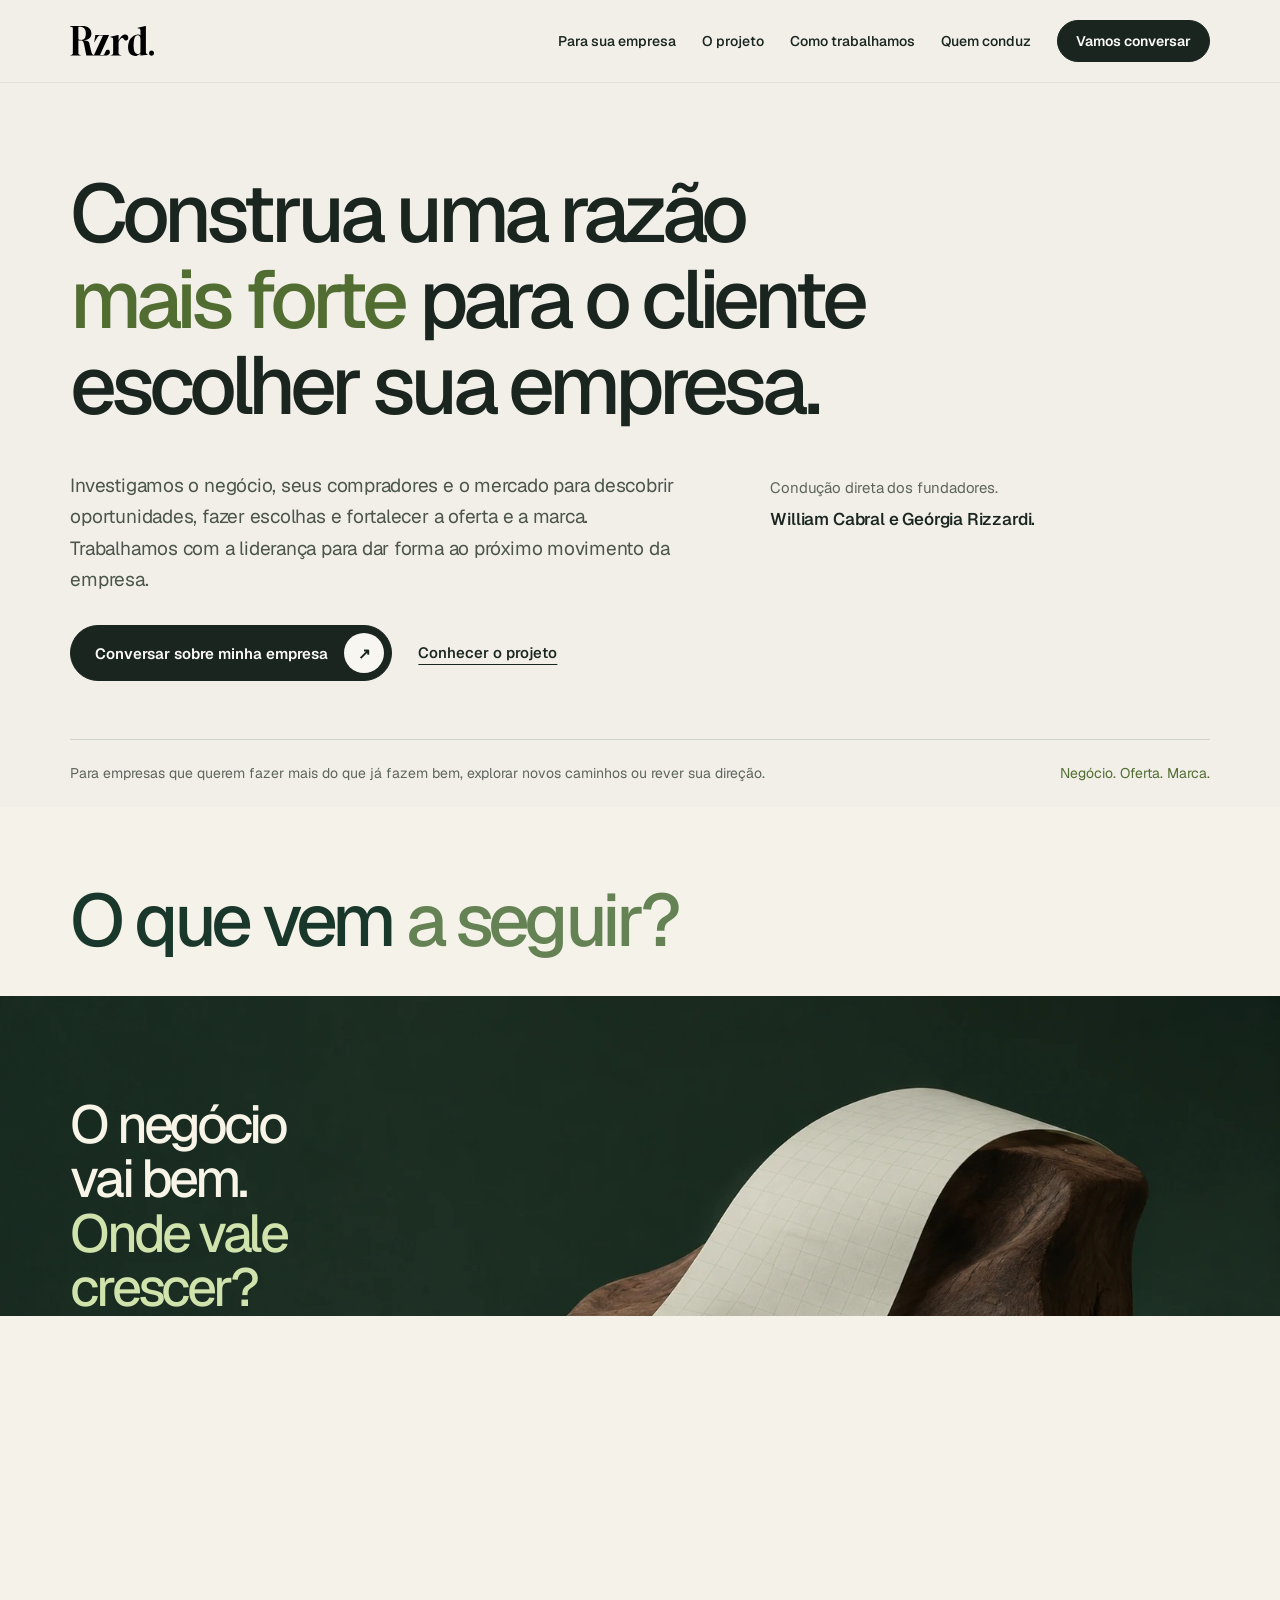
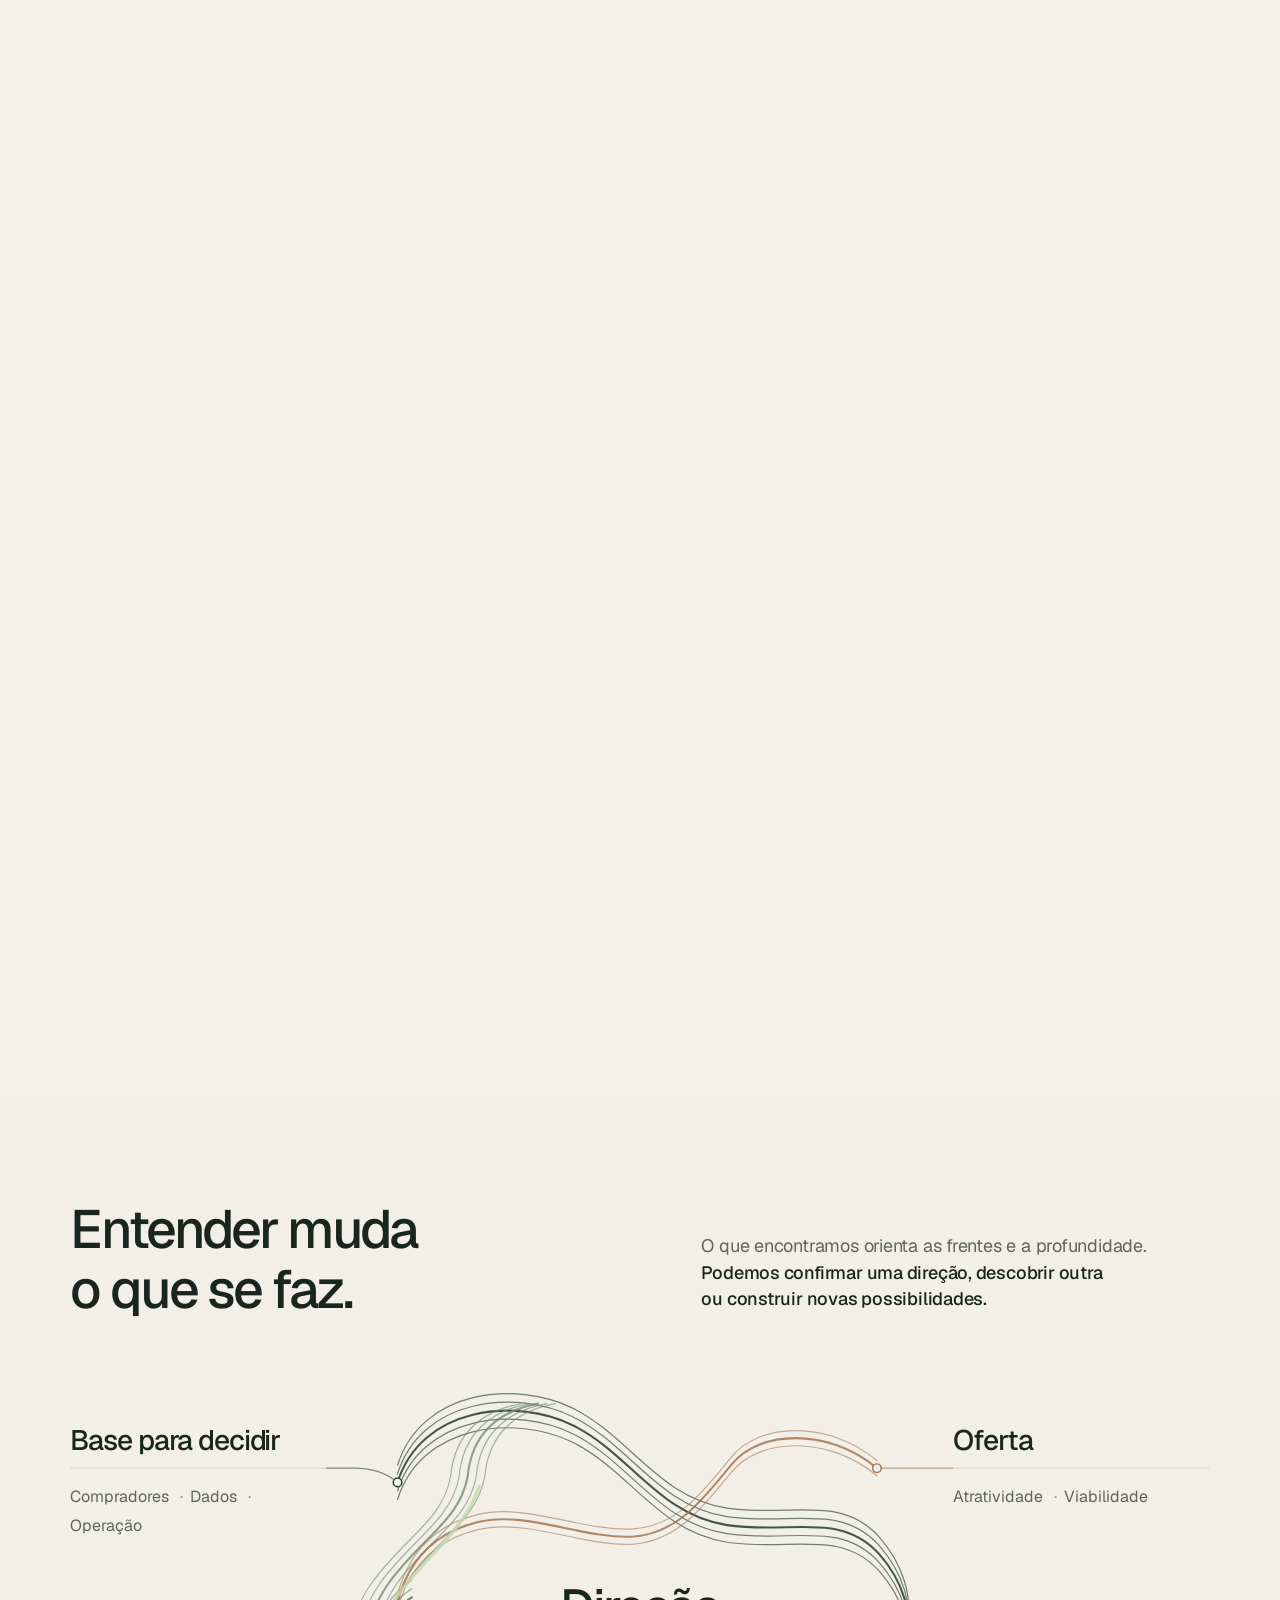
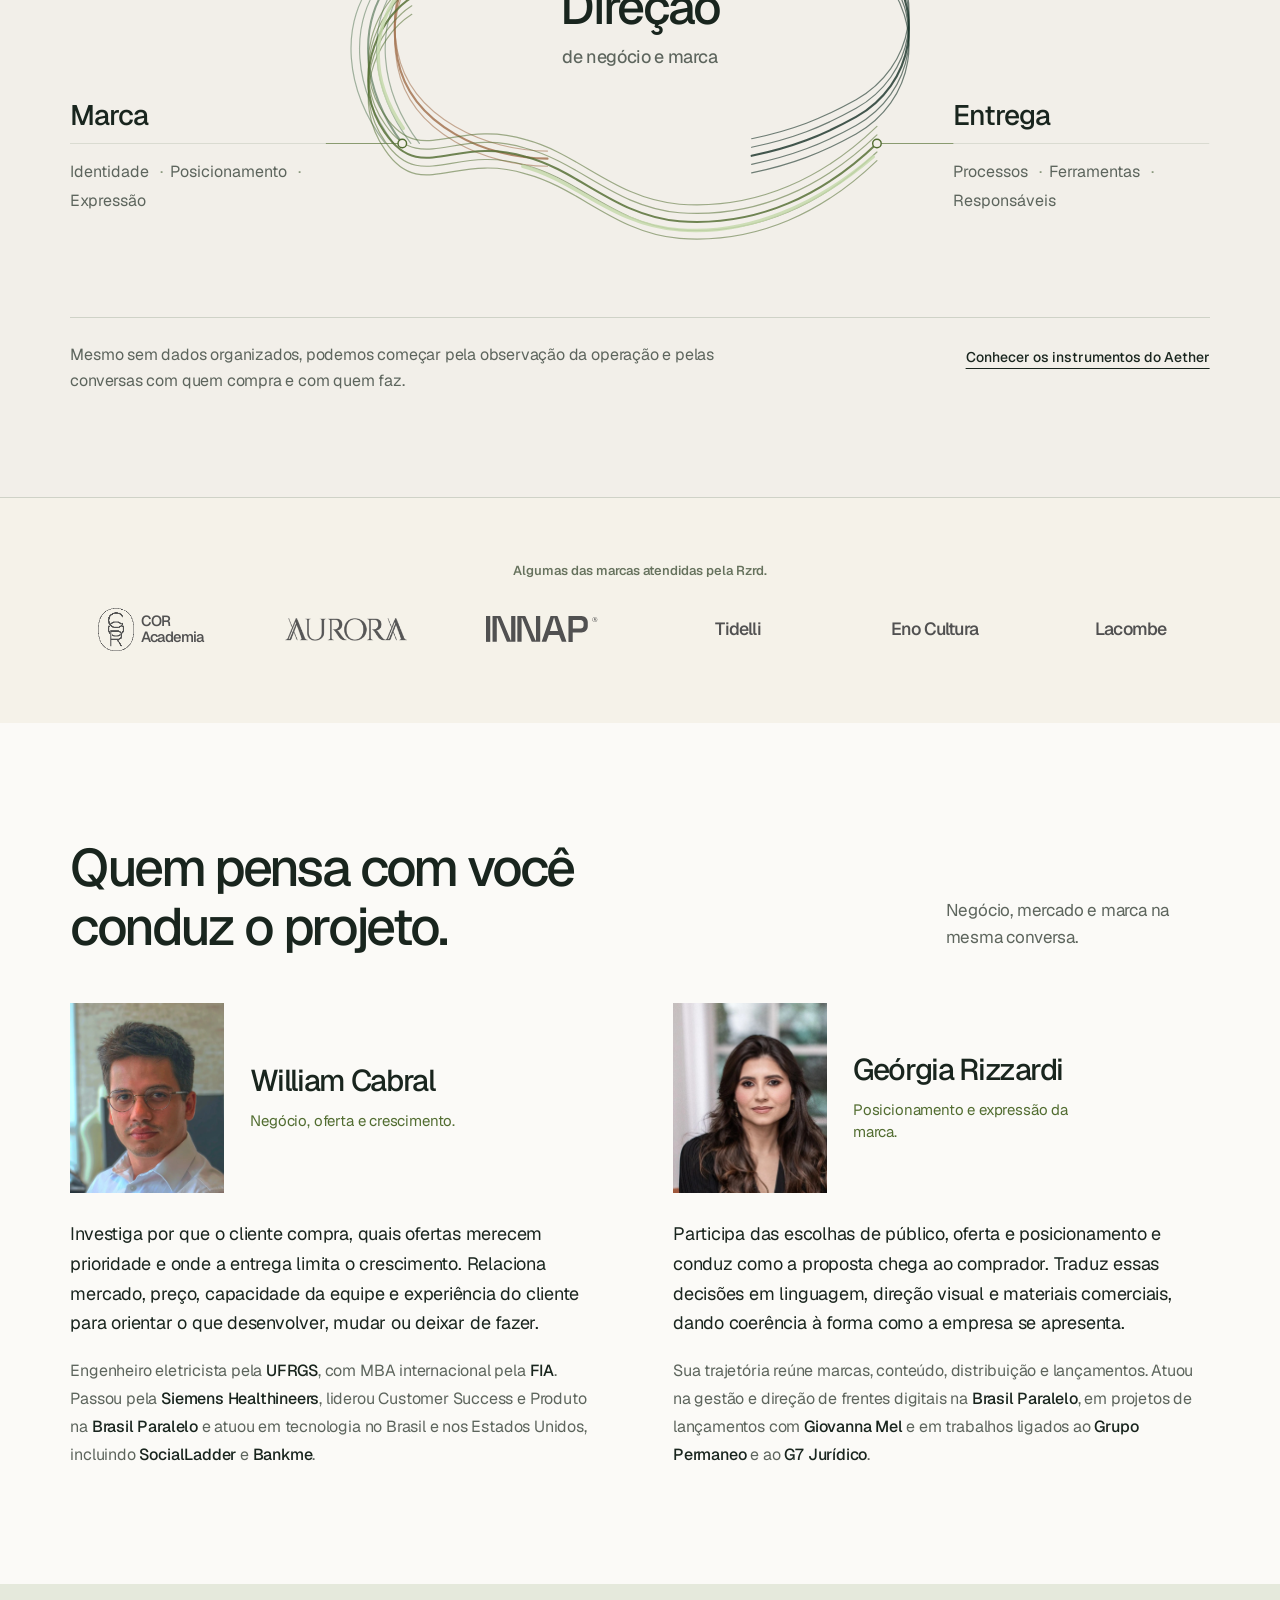
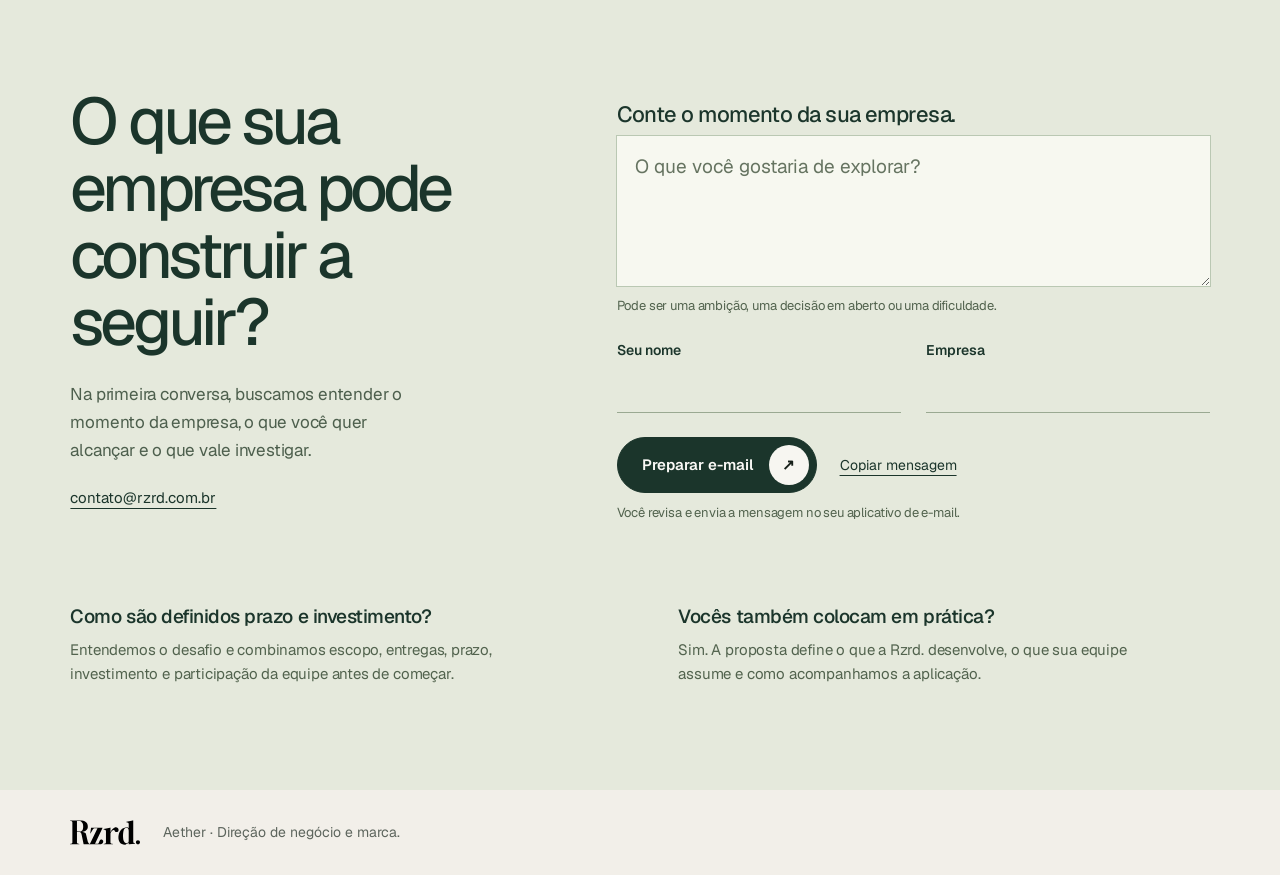
==== aether/index.html @ e44e92e4 "Aether: página refeita a partir do protótipo v55 Mesmo texto e ordem do v55. Só o logo da Rzrd. no t" ====
<!DOCTYPE html>

<html lang="pt-BR">
<head>
<meta charset="utf-8"/>
<meta content="width=device-width,initial-scale=1" name="viewport"/>
<meta content="#f2efe9" name="theme-color"/>
<meta content="noindex,nofollow" name="robots"/>
<title>Aether · Direção de negócio e marca | Rzrd.</title>
<meta content="Construa uma razão mais forte para o cliente escolher sua empresa. Direção de negócio e marca a partir da sua realidade, com William Cabral e Geórgia Rizzardi." name="description"/>
<meta content="Aether · Uma razão mais forte para ser escolhido" property="og:title"/>
<meta content="Direção de negócio e marca. Condução direta de William Cabral e Geórgia Rizzardi." property="og:description"/>
<meta content="website" property="og:type"/>
<meta content="pt_BR" property="og:locale"/>
<meta content="https://mateusmvff-a11y.github.io/rzrd-previa/aether/" property="og:url"/>
<meta content="Rzrd." property="og:site_name"/>
<meta content="https://mateusmvff-a11y.github.io/rzrd-previa/aether/og.jpg" property="og:image"/>
<meta content="1200" property="og:image:width"/>
<meta content="630" property="og:image:height"/>
<meta content="summary_large_image" name="twitter:card"/>
<link href="favicon.svg" rel="icon" type="image/svg+xml"/>
<link href="apple-touch-icon.png" rel="apple-touch-icon"/>
<link as="font" crossorigin="" href="fonts/geist-latin.woff2" rel="preload" type="font/woff2"/>



<link href="css/aether.css?v=10" rel="stylesheet"/>
<link href="css/aether-p.css?v=2" rel="stylesheet"/>
</head>
<body>
<a class="skip" href="#principal">Pular para o conteúdo</a>
<header class="site-header">
<div class="wrap header-row">
<a aria-label="Rzrd. Aether, início" class="brand" href="#inicio"><img alt="Rzrd." height="30" src="[data-uri]" width="84"/></a>
<nav aria-label="Navegação principal" class="desktop-nav"><a href="#quando">Para sua empresa</a><a href="#projeto">O projeto</a><a href="#abordagem">Como trabalhamos</a><a href="#pessoas">Quem conduz</a></nav>
<a class="button" href="#contato">Vamos conversar</a>
<button aria-controls="mobile-nav" aria-expanded="false" aria-label="Abrir menu" class="menu-toggle" type="button"><span></span><span></span></button>
</div>
<nav aria-label="Navegação em celular" class="mobile-nav" hidden="" id="mobile-nav"><a href="#quando">Para sua empresa</a><a href="#projeto">O projeto</a><a href="#abordagem">Como trabalhamos</a><a href="#pessoas">Quem conduz</a></nav>
</header>
<main id="principal">
<section aria-labelledby="hero-title" class="hero" id="inicio">
<div class="wrap">
<p class="eyebrow">Aether · Direção de negócio e marca</p>
<h1 id="hero-title">Construa uma razão <span>mais forte</span> para o cliente escolher sua empresa.</h1>
<div class="hero-bottom">
<div><p class="hero-lead">Investigamos o negócio, seus compradores e o mercado para descobrir oportunidades, fazer escolhas e fortalecer a oferta e a marca. Trabalhamos com a liderança para dar forma ao próximo movimento da empresa.</p><div class="hero-action-group"><a class="button" href="#contato">Conversar sobre minha empresa</a><a class="text-link" href="#projeto">Conhecer o projeto</a></div></div>
<p class="hero-people">Condução direta dos fundadores.<strong>William Cabral e Geórgia Rizzardi.</strong></p>
</div>
<div class="hero-fit"><span>Para empresas que querem fazer mais do que já fazem bem, explorar novos caminhos ou rever sua direção.</span><span>Negócio. Oferta. Marca.</span></div>
</div>
</section>
<section aria-labelledby="when-title" class="a54-moment" id="quando">
<div class="wrap a54-moment-head"><p>Quando faz sentido</p><h2 id="when-title">O que vem <em>a seguir?</em></h2></div>
<div class="a54-exhibit">
<div class="a54-art-crop"><img alt="Papel quadriculado que acompanha uma forma irregular de madeira." class="a54-art" decoding="sync" height="941" src="img/img-1-474d11d1.jpg" width="1672"/></div>
<div class="wrap a54-exhibit-copy"><h3>O negócio vai bem.<br/><em>Onde vale crescer?</em></h3><p>Escolher novas ofertas, públicos ou mercados a partir do que já funciona.</p></div>
<img alt="" aria-hidden="true" class="a54-art a54-paper-overflow" decoding="sync" height="941" src="img/img-1-474d11d1.jpg" width="1672"/>
</div>
<div class="wrap a54-other-possibilities">
<article><h3>O que ainda<br/>não enxergamos?</h3><p>Uma força que a empresa já tem pode abrir uma nova oportunidade.</p></article>
<article><h3>O que precisa<br/>mudar?</h3><p>Investigar o que limita o resultado e construir uma resposta adequada.</p></article>
</div>
</section>
<section aria-labelledby="project-title" class="a54-project" id="projeto">
<div class="wrap a54-project-intro"><p class="a54-section-label">O que você contrata</p><p class="a54-project-definition">Um projeto de direção de negócio e marca, conduzido pelos fundadores da Rzrd. com a liderança da sua empresa.</p></div>
<div class="a54-project-composition">
<div aria-hidden="true" class="a54-project-ink"></div>
<div class="wrap a54-project-grid">
<div class="a54-project-left">
<h2 id="project-title">Uma direção.</h2>
<p class="a54-project-action">Definimos as escolhas que vão orientar o negócio.</p>
<p class="a54-project-examples">Que clientes e oportunidades priorizar.<br/>Que ofertas fortalecer ou criar.<br/>Que posição construir no mercado.</p>
</div>
<div class="a54-project-right">
<h3>O trabalho<br/>que ela exige.</h3>
<p class="a54-project-action">Desenvolvemos as mudanças que sustentam essa direção.</p>
<p class="a54-project-examples">Estrutura da oferta. Posicionamento e expressão da marca. Materiais comerciais. Condições de entrega.</p>
</div>
</div>
</div>
<div class="wrap a54-project-foot"><p>O momento e as ambições da empresa definem as frentes de trabalho. Combinamos o escopo, as entregas e as responsabilidades antes de começar.</p><a class="a54-project-cta" href="#contato">Conversar sobre o projeto <span aria-hidden="true">↗</span></a></div>
</section>
<section aria-labelledby="approach-title" class="investigation-section" id="abordagem">
<div class="wrap">
<header class="investigation-heading">
<div><p class="eyebrow investigation-eyebrow">Como trabalhamos</p><h2 id="approach-title">Entender muda<br/>o que se faz.</h2></div>
<p class="investigation-principle">O que encontramos orienta as frentes e a profundidade.<br/><strong>Podemos confirmar uma direção, descobrir outra ou construir novas possibilidades.</strong></p>
</header>
<div aria-describedby="approach-scope" aria-label="Frentes de trabalho conectadas conforme o desafio, sem sequência obrigatória." class="direction-map" role="group">
<div class="direction-graphic">
<svg aria-hidden="true" class="direction-art" fill="none" focusable="false" viewbox="0 0 1200 560" xmlns="http://www.w3.org/2000/svg">
<defs>
<clippath id="aether42-field-clear-center"><path clip-rule="evenodd" d="M0 0H1200V560H0Z M470 215V345H730V215Z"></path></clippath>
</defs>
<!-- The four fronts share one coordinate system. All typography is supplied by HTML. -->
<g class="field-leaders">
<g stroke="#aeb8a5" stroke-width="1.2" vector-effect="non-scaling-stroke">
<path d="M0 115H270M930 115H1200M0 405H270M930 405H1200"></path>
</g>
<g stroke-linecap="round" stroke-linejoin="round" stroke-width="1.25">
<path d="M270 115H300C320 115 333 120 345 130" opacity=".55" stroke="#1b352b"></path>
<path d="M270 405H350" opacity=".65" stroke="#526d31"></path>
<path d="M930 115H850" opacity=".65" stroke="#a2714e"></path>
<path d="M930 405H850" opacity=".65" stroke="#526d31"></path>
</g>
</g>
<g clip-path="url(#aether42-field-clear-center)" stroke-linecap="round" stroke-linejoin="round">
<g id="field-base" stroke="#1b352b" stroke-opacity="0.61" stroke-width="1.25">
<path d="M345 130 C370 50 470 40 530 70 C590 100 620 164 692 175 C758 185 811 160 852 205 C905 265 888 343 828 377 C792 397 761 409 718 418"></path>
<path d="M345 130 C370 50 470 40 530 70 C590 100 620 164 692 175 C758 185 811 160 852 205 C905 265 888 343 828 377 C792 397 761 409 718 418" transform="translate(0 -9)"></path>
<path d="M345 130 C370 50 470 40 530 70 C590 100 620 164 692 175 C758 185 811 160 852 205 C905 265 888 343 828 377 C792 397 761 409 718 418" transform="translate(0 -18)"></path>
<path d="M345 130 C370 50 470 40 530 70 C590 100 620 164 692 175 C758 185 811 160 852 205 C905 265 888 343 828 377 C792 397 761 409 718 418" transform="translate(0 9)"></path>
<path d="M345 130 C370 50 470 40 530 70 C590 100 620 164 692 175 C758 185 811 160 852 205 C905 265 888 343 828 377 C792 397 761 409 718 418" transform="translate(0 18)"></path>
</g>
<g id="field-marca" stroke="#738d73" stroke-opacity="0.64" stroke-width="1.25">
<path d="M350 405 C306 346 304 281 335 237 C370 188 411 170 419 123 C423 80 450 55 493 47"></path>
<path d="M350 405 C306 346 304 281 335 237 C370 188 411 170 419 123 C423 80 450 55 493 47" transform="translate(-9 0)"></path>
<path d="M350 405 C306 346 304 281 335 237 C370 188 411 170 419 123 C423 80 450 55 493 47" transform="translate(-18 0)"></path>
<path d="M350 405 C306 346 304 281 335 237 C370 188 411 170 419 123 C423 80 450 55 493 47" transform="translate(9 0)"></path>
<path d="M350 405 C306 346 304 281 335 237 C370 188 411 170 419 123 C423 80 450 55 493 47" transform="translate(18 0)"></path>
</g>
<g id="field-oferta" stroke="#a2714e" stroke-opacity="0.57" stroke-width="1.25">
<path d="M850 115 C800 73 727 74 697 111 C670 143 643 183 594 187 C540 190 480 159 429 172 C363 188 332 248 345 316 C359 387 440 421 503 421"></path>
<path d="M850 115 C800 73 727 74 697 111 C670 143 643 183 594 187 C540 190 480 159 429 172 C363 188 332 248 345 316 C359 387 440 421 503 421" transform="translate(0 -8)"></path>
<path d="M850 115 C800 73 727 74 697 111 C670 143 643 183 594 187 C540 190 480 159 429 172 C363 188 332 248 345 316 C359 387 440 421 503 421" transform="translate(0 8)"></path>
</g>
<g id="field-entrega" stroke="#526d31" stroke-opacity="0.54" stroke-width="1.25">
<path d="M850 405 C795 458 725 493 642 487 C574 481 537 434 480 419 C406 396 369 449 332 394 C295 342 321 276 360 251"></path>
<path d="M850 405 C795 458 725 493 642 487 C574 481 537 434 480 419 C406 396 369 449 332 394 C295 342 321 276 360 251" transform="translate(0 -9)"></path>
<path d="M850 405 C795 458 725 493 642 487 C574 481 537 434 480 419 C406 396 369 449 332 394 C295 342 321 276 360 251" transform="translate(0 -18)"></path>
<path d="M850 405 C795 458 725 493 642 487 C574 481 537 434 480 419 C406 396 369 449 332 394 C295 342 321 276 360 251" transform="translate(0 9)"></path>
<path d="M850 405 C795 458 725 493 642 487 C574 481 537 434 480 419 C406 396 369 449 332 394 C295 342 321 276 360 251" transform="translate(0 18)"></path>
</g>
<g stroke="#c5d9ab" stroke-opacity=".82" stroke-width="3.6">
<path d="M351 389 C312 332 320 278 351 241 C380 205 419 174 431 134"></path>
<path d="M846 419 C789 468 716 502 642 496 C572 491 534 444 477 429"></path>
</g>
</g>
<g fill="#f2efe9" stroke-width="1.5">
<circle cx="345" cy="130" r="4.5" stroke="#1b352b"></circle>
<circle cx="350" cy="405" r="4.5" stroke="#526d31"></circle>
<circle cx="850" cy="115" r="4.5" stroke="#a2714e"></circle>
<circle cx="850" cy="405" r="4.5" stroke="#526d31"></circle>
</g>
</svg>
<h3 class="direction-core">Direção<span>de negócio e marca</span></h3>
</div>
<article class="direction-callout direction-base"><h3>Base para decidir</h3><ul><li>Compradores</li><li>Dados</li><li>Operação</li></ul></article>
<article class="direction-callout direction-offer"><h3>Oferta</h3><ul><li>Atratividade</li><li>Viabilidade</li></ul></article>
<article class="direction-callout direction-brand"><h3>Marca</h3><ul><li>Identidade</li><li>Posicionamento</li><li>Expressão</li></ul></article>
<article class="direction-callout direction-delivery"><h3>Entrega</h3><ul><li>Processos</li><li>Ferramentas</li><li>Responsáveis</li></ul></article>
</div>
<div class="approach-foot">
<p class="approach-caption" id="approach-scope">Mesmo sem dados organizados, podemos começar pela observação da operação e pelas conversas com quem compra e com quem faz.</p>
<div class="method-entry" id="ferramentas"><a aria-haspopup="dialog" class="text-link" data-method="mac" data-method-title="Aether · Instrumentos para decidir" href="#ferramentas" id="open-method">Conhecer os instrumentos do Aether</a></div>
</div>
</div>
</section>
<section aria-labelledby="brands-title" class="a54-brands"><div class="wrap"><h2 id="brands-title">Algumas das marcas atendidas pela Rzrd.</h2><div aria-label="Algumas das marcas atendidas pela Rzrd. em diferentes frentes de trabalho" class="a54-brand-strip" role="list"><span class="a54-client a54-client-cor" data-logo-source="https://mateusmvff-a11y.github.io/rzrd-previa/assets/home/cor/cor-logo.png" role="listitem"><img alt="" class="a54-cor-logo" decoding="sync" src="img/img-2-ab9fd629.png"/><span>COR Academia</span></span><span class="a54-client" data-logo-source="https://mateusmvff-a11y.github.io/rzrd-previa/vortex/shots/lg-aurora.jpg" role="listitem"><img alt="Aurora" class="a54-aurora-logo" decoding="sync" src="img/img-3-0868c0b3.png"/></span><span class="a54-client a54-client-innap" role="listitem"><svg aria-label="INNAP" fill="currentColor" role="img" viewbox="0 0 668 155" xmlns="http://www.w3.org/2000/svg"><path d="M570 0C590.435 0 607 16.5655 607 37V61C607 81.4345 590.435 98 570 98H529C528.734 98 528.469 97.9958 528.204 97.9902H517.26V154.35H492V0H570ZM518 24V74H564C573.941 74 582 65.9411 582 56V42C582 32.0589 573.941 24 564 24H518Z"></path><path d="M25.26 0V154.34H0V0H25.26Z"></path><path d="M187.01 0H230.488C232.906 0 235.088 1.4515 236.022 3.68177L295.51 145.69H298.08V0H323.34V154.34H276.885C274.435 154.34 272.231 152.851 271.318 150.578L215.3 11.23H212.26V154.34H187V0H187.01Z"></path><path d="M39.01 0H82.4882C84.9063 0 87.088 1.4515 88.0223 3.68177L147.51 145.69H150.08V0H175.34V154.34H128.885C126.435 154.34 124.231 152.851 123.318 150.578L67.3 11.23H64.26V154.34H39V0H39.01Z"></path><path d="M385.1 0H422.689C425.25 0 427.53 1.6263 428.363 4.04868L480.05 154.34H452.45L436.32 113.09H374.2L359.6 154.34H332L385.08 0H385.1ZM406.82 10.75H405.26L381.47 89H429.56L406.82 10.75Z"></path><path d="M663.936 20.98C663.936 27.05 660.346 32.51 654.686 34.85C649.166 37.13 642.676 35.89 638.396 31.54C634.116 27.33 632.806 20.91 635.156 15.25C637.436 9.66 642.956 6 648.956 6C657.166 6 663.936 12.76 663.936 20.98ZM661.936 20.98C661.936 13.8 656.136 8 648.956 8C641.776 8 635.976 13.8 635.976 20.98C635.976 28.16 641.846 33.96 648.956 33.96C656.066 33.96 661.936 28.09 661.936 20.98ZM656.416 28.3H653.656L649.516 22.16H645.856L646.476 22.78L646.546 22.85V28.23L646.476 28.3H644.126V16.7L644.196 16.63L644.816 16.01H644.196L644.126 15.94V13.73C644.126 13.66 644.196 13.66 644.196 13.66H651.236C653.306 13.66 655.166 15.18 655.446 17.32C655.726 19.46 654.416 21.46 652.276 22.01L656.416 28.15V28.29V28.3ZM652.826 17.88C652.826 16.84 651.926 16.02 650.896 16.02H646.546V19.13H646.476L645.856 19.75H650.896C651.936 19.75 652.826 18.92 652.826 17.89V17.88Z"></path></svg></span><span class="a54-client" data-logo-pending="true" role="listitem">Tidelli</span><span class="a54-client" data-logo-pending="true" role="listitem">Eno Cultura</span><span class="a54-client" data-logo-pending="true" role="listitem">Lacombe</span></div></div></section><section aria-labelledby="people-title" class="section people" id="pessoas">
<div class="wrap">
<div class="people-heading"><div><p class="eyebrow">Condução dos fundadores</p><h2 id="people-title">Quem pensa com você<br/>conduz o projeto.</h2></div><p>Negócio, mercado e marca na mesma conversa.</p></div>
<div class="founders">
<article class="founder">
<div class="founder-top"><img alt="William Cabral, cofundador da Rzrd." class="portrait" height="960" loading="eager" src="img/img-4-448280f5.jpg" width="720"/><div><h3>William Cabral</h3><p class="founder-role">Negócio, oferta e crescimento.</p></div></div>
<p class="founder-practice">Investiga por que o cliente compra, quais ofertas merecem prioridade e onde a entrega limita o crescimento. Relaciona mercado, preço, capacidade da equipe e experiência do cliente para orientar o que desenvolver, mudar ou deixar de fazer.</p>
<p class="founder-history">Engenheiro eletricista pela <strong>UFRGS</strong>, com MBA internacional pela <strong>FIA</strong>. Passou pela <strong>Siemens Healthineers</strong>, liderou Customer Success e Produto na <strong>Brasil Paralelo</strong> e atuou em tecnologia no Brasil e nos Estados Unidos, incluindo <strong>SocialLadder</strong> e <strong>Bankme</strong>.</p>
</article>
<article class="founder">
<div class="founder-top"><img alt="Geórgia Rizzardi, cofundadora da Rzrd." class="portrait" height="775" loading="eager" src="img/img-5-5cc64970.jpg" width="620"/><div><h3>Geórgia Rizzardi</h3><p class="founder-role">Posicionamento e expressão da marca.</p></div></div>
<p class="founder-practice">Participa das escolhas de público, oferta e posicionamento e conduz como a proposta chega ao comprador. Traduz essas decisões em linguagem, direção visual e materiais comerciais, dando coerência à forma como a empresa se apresenta.</p>
<p class="founder-history">Sua trajetória reúne marcas, conteúdo, distribuição e lançamentos. Atuou na gestão e direção de frentes digitais na <strong>Brasil Paralelo</strong>, em projetos de lançamentos com <strong>Giovanna Mel</strong> e em trabalhos ligados ao <strong>Grupo Permaneo</strong> e ao <strong>G7 Jurídico</strong>.</p>
</article>
</div>
</div>
</section>
<section aria-labelledby="contact-title" class="section contact contact-v51 contact-v52" id="contato">
<div class="wrap conversation-board">
<header class="conversation-head"><p class="eyebrow">Antes de começarmos</p><h2 id="contact-title">O que sua empresa pode construir a seguir?</h2><p>Na primeira conversa, buscamos entender o momento da empresa, o que você quer alcançar e o que vale investigar.</p><a class="email-direct" href="mailto:contato@rzrd.com.br">contato@rzrd.com.br</a></header>
<div class="conversation-form"><form action="mailto:contato@rzrd.com.br" class="contact-form" id="contact-form" method="get">
<div class="field"><label for="contact-challenge">Conte o momento da sua empresa.</label><textarea aria-describedby="challenge-help" id="contact-challenge" maxlength="4000" name="desafio" placeholder="O que você gostaria de explorar?" required="" rows="4"></textarea><p class="field-help" id="challenge-help">Pode ser uma ambição, uma decisão em aberto ou uma dificuldade.</p></div>
<div class="form-row"><div class="field"><label for="contact-name">Seu nome</label><input autocomplete="name" id="contact-name" maxlength="120" name="nome" required=""/></div><div class="field"><label for="contact-company">Empresa</label><input autocomplete="organization" id="contact-company" maxlength="180" name="empresa" required=""/></div></div><div class="form-actions"><button class="button" type="submit">Preparar e-mail</button><button class="copy-button" id="copy-message" type="button">Copiar mensagem</button></div>
<p class="form-note">Você revisa e envia a mensagem no seu aplicativo de e-mail.</p><p aria-live="polite" class="form-status" id="form-status" role="status"></p>
</form></div>
<div aria-label="Informações sobre a contratação" class="conversation-questions">
<article class="question"><h3>Como são definidos prazo e investimento?</h3><p>Entendemos o desafio e combinamos escopo, entregas, prazo, investimento e participação da equipe antes de começar.</p></article>
<article class="question"><h3>Vocês também colocam em prática?</h3><p>Sim. A proposta define o que a Rzrd. desenvolve, o que sua equipe assume e como acompanhamos a aplicação.</p></article>
</div>
</div>
</section>
</main>
<footer class="site-footer"><div class="wrap footer-row"><div class="footer-brand"><a aria-label="Rzrd., voltar ao início" href="#inicio"><img alt="Rzrd." height="25" src="[data-uri]" width="70"/></a><span>Aether · Direção de negócio e marca.</span></div></div></footer>
<dialog aria-labelledby="method-dialog-title" class="method-dialog" id="method-dialog"><div class="dialog-toolbar"><strong id="method-dialog-title">Aether · Instrumentos para decidir</strong><button class="dialog-close" id="close-method" type="button">Fechar</button></div><iframe class="method-frame" id="method-frame" data-src="instrumentos.html" title="Instrumentos do Aether: Atratividade de Clientes, Cartografia Estratégica, Mecânica de Valor e Coerência da Promessa"></iframe></dialog>

<script src="js/aether.js?v=10"></script>
<script src="js/aether-p.js?v=1"></script>
</body>
</html>
---- aether/css/aether.css ----
/* bloco */

@font-face{font-family:Geist;src:url('../fonts/geist-latin.woff2') format('woff2');font-weight:100 900;font-display:swap}
:root{--paper:#f2efe9;--white:#fbfaf7;--ink:#19251e;--muted:#5d655d;--line:#cfd2c7;--green:#526d31;--leaf:#c5d9ab;--forest:#1b352b;--max:1280px;--pad:clamp(24px,5.5vw,84px)}
*,*::before,*::after{box-sizing:border-box}html{scroll-behavior:smooth;scroll-padding-top:108px}body{margin:0;background:var(--paper);color:var(--ink);font-family:Geist,Arial,sans-serif;font-size:17px;line-height:1.6;-webkit-font-smoothing:antialiased}body.modal-open{overflow:hidden}h1,h2,h3,p,figure,blockquote{margin:0}h1,h2,h3{font-weight:500;letter-spacing:-.05em;line-height:1.12;text-wrap:balance}h1{font-size:clamp(3.1rem,6.4vw,5.75rem);line-height:1.05;letter-spacing:-.064em}h2{font-size:clamp(2.2rem,4.1vw,3.8rem)}h3{font-size:1.5rem;letter-spacing:-.035em}p{letter-spacing:-.012em}a{color:inherit;text-decoration:none}button,input,textarea{font:inherit}button{cursor:pointer;color:inherit}img,svg{display:block;max-width:100%}button,a{-webkit-tap-highlight-color:transparent}::selection{background:var(--leaf);color:var(--ink)}:focus-visible{outline:3px solid #7d9b50;outline-offset:5px}[hidden]{display:none!important}.wrap{width:min(100%,var(--max));margin-inline:auto;padding-inline:var(--pad)}.section{padding-block:clamp(78px,9vw,126px)}.eyebrow{font-size:14px;font-weight:600;line-height:1.5;letter-spacing:.08em;text-transform:uppercase}.muted{color:var(--muted)}.button{min-height:54px;display:inline-flex;align-items:center;justify-content:center;padding:15px 25px;border:1px solid var(--ink);border-radius:100px;background:var(--ink);color:var(--white);font-size:15px;font-weight:600;line-height:1.3;transition:background .2s,border-color .2s}.button:hover{background:var(--green);border-color:var(--green)}.text-link{display:inline-flex;align-items:center;min-height:44px;font-size:15px;font-weight:550;text-decoration:underline;text-underline-offset:6px;text-decoration-thickness:1px}.text-link:hover{color:var(--green)}.skip{position:fixed;z-index:200;top:12px;left:20px;padding:12px 20px;background:var(--ink);color:white;transform:translateY(-180%)}.skip:focus{transform:translateY(0)}
.site-header{position:sticky;top:0;z-index:40;background:#f2efe9f2;backdrop-filter:blur(14px);border-bottom:1px solid #cfd2c780}.header-row{height:82px;display:flex;align-items:center;gap:26px}.brand{display:flex;align-items:center;gap:22px;flex-shrink:0}.brand img{width:84px;height:30px;object-fit:contain}.product-name{font-size:14px;letter-spacing:.06em;font-weight:540;padding-left:21px;border-left:1px solid #aeb7a8}.desktop-nav{display:flex;gap:26px;align-items:center;margin-left:auto}.desktop-nav a{font-size:14px;font-weight:530;white-space:nowrap}.desktop-nav a:hover{color:var(--green)}.header-row>.button{min-height:42px;padding:10px 18px;font-size:14px;white-space:nowrap}.menu-toggle{display:none;width:44px;height:44px;padding:12px;border:1px solid var(--line);border-radius:50%;background:transparent;flex-shrink:0}.menu-toggle span{display:block;width:18px;height:1px;background:currentColor;margin:5px 0}.mobile-nav{padding:5px var(--pad) 24px;border-top:1px solid var(--line)}.mobile-nav a{display:block;padding:12px 0;border-bottom:1px solid var(--line);font-size:16px}
.hero{padding-top:clamp(56px,6.8vw,94px)}.hero .eyebrow{color:var(--green);margin-bottom:30px}.hero h1{max-width:18ch}.hero h1 span{color:var(--green)}.hero-bottom{display:grid;grid-template-columns:1.4fr 1fr;gap:85px;align-items:start;margin-top:42px;padding-bottom:58px}.hero-lead{font-size:19px;line-height:1.65;max-width:34em;color:#4b554b}.hero-action-group{display:flex;align-items:center;gap:26px;flex-wrap:wrap;margin-top:30px}.hero-people{padding-top:6px;font-size:15px;line-height:1.6;color:var(--muted)}.hero-people strong{display:block;font-size:17px;font-weight:550;color:var(--ink);margin-top:6px}.hero-fit{border-top:1px solid var(--line);padding-block:22px;display:flex;justify-content:space-between;gap:24px;font-size:14px;color:var(--muted)}.hero-fit span:last-child{white-space:nowrap;color:var(--green)}
.situations{background:var(--white);border-top:1px solid var(--line);padding-block:77px 82px}.situation-heading{display:flex;align-items:baseline;justify-content:space-between;gap:50px;margin-bottom:49px}.situation-heading .eyebrow{color:var(--green);flex-shrink:0}.situation-heading h2{font-size:clamp(1.9rem,3vw,2.65rem);max-width:21ch}.situation-list{list-style:none;margin:0;padding:0}.situation-row{display:grid;grid-template-columns:130px 1.2fr 1fr;gap:36px;align-items:baseline;padding-block:27px;border-top:1px solid var(--line)}.situation-row:last-child{padding-bottom:0}.situation-label{font-size:14px;color:var(--green);font-weight:550}.situation-row h3{font-size:25px;max-width:21ch}.situation-row p{font-size:16px;color:var(--muted);max-width:29ch;line-height:1.65}
.project{background:var(--forest);color:var(--white)}.project-heading{display:flex;align-items:end;justify-content:space-between;gap:70px}.project .eyebrow{color:var(--leaf);margin-bottom:23px}.project-heading h2{max-width:16ch}.project-heading>p{max-width:25ch;color:#d4dfcd;font-size:18px;line-height:1.7;padding-bottom:4px}.decision-board{display:grid;grid-template-columns:repeat(3,minmax(0,1fr));margin-top:57px;border-block:1px solid #69806c;padding-block:38px 40px}.decision-column{padding-inline:33px;border-left:1px solid #506b58;min-width:0}.decision-column:first-child{padding-left:0;border-left:0}.decision-column:last-child{padding-right:0}.decision-label{font-size:14px;color:var(--leaf);font-weight:500;display:block;margin-bottom:22px}.decision-column h3{font-size:clamp(26px,2.4vw,34px);line-height:1.15;max-width:13ch;min-height:2.3em;margin-bottom:31px}.decision-items{list-style:none;padding:0;margin:0;display:flex;flex-direction:column;gap:9px;font-size:18px;color:#e3ebdd;line-height:1.5}.decision-note{font-size:16px;line-height:1.6;max-width:23ch;color:#b9ccb2;margin-top:27px}.project-format{display:flex;justify-content:space-between;gap:35px;align-items:baseline;margin-top:31px}.project-format-label{font-size:14px;color:#b9ccb2;white-space:nowrap}.project-format ul{list-style:none;display:flex;flex-wrap:wrap;gap:12px 26px;padding:0;margin:0;font-size:16px;line-height:1.6}.project-collaboration{font-size:14px;color:#b9ccb2;margin-top:18px}
.people{background:var(--paper)}.people-heading{display:flex;justify-content:space-between;align-items:end;gap:60px}.people-heading .eyebrow{color:var(--green);margin-bottom:23px}.people h2{max-width:19ch}.people-heading>p{font-size:17px;color:var(--muted);max-width:24ch;padding-bottom:4px}.founders{display:grid;grid-template-columns:1fr 1fr;gap:80px;margin-top:62px}.founder{min-width:0}.founder-photo{margin:0 0 30px}.portrait{width:100%;height:440px;object-fit:cover;object-position:center 25%;background:#e4e7de}.founder h3{font-size:34px;letter-spacing:-.045em}.founder-role{font-size:15px;color:var(--green);margin-top:10px}.founder-practice{font-size:18px;line-height:1.65;margin-top:25px;max-width:38ch}.founder-history{margin:30px 0 0;padding-top:4px;border-top:1px solid var(--line)}.history-line{display:grid;grid-template-columns:92px 1fr;gap:18px;padding-top:17px}.history-line dt{font-size:14px;color:var(--green);line-height:1.65}.history-line dd{font-size:16px;color:var(--muted);line-height:1.65;margin:0}.history-line dd strong{font-weight:500;color:var(--ink)}
.questions{background:var(--white);padding-block:74px 80px}.questions-grid{display:grid;grid-template-columns:.85fr 1.5fr;gap:95px;align-items:start}.questions .eyebrow{color:var(--green);margin-bottom:20px}.questions h2{font-size:clamp(2rem,3.1vw,2.9rem);max-width:14ch}.question+ .question{margin-top:34px;padding-top:30px;border-top:1px solid var(--line)}.question h3{font-size:22px;line-height:1.35;letter-spacing:-.025em;max-width:30ch}.question p{font-size:16px;color:var(--muted);line-height:1.75;margin-top:14px;max-width:54ch}
.contact{background:#e5e8dc;border-top:1px solid #c8cebf}.contact-grid{display:grid;grid-template-columns:1fr 1fr;gap:85px}.contact .eyebrow{color:var(--green);margin-bottom:24px}.contact h2{max-width:13ch}.contact-intro{font-size:17px;line-height:1.7;color:#53604b;max-width:31em;margin-top:27px}.email-direct{display:inline-block;font-size:17px;margin-top:28px;text-decoration:underline;text-underline-offset:5px}.contact-form{padding-top:6px}.form-row{display:grid;grid-template-columns:1fr 1fr;gap:20px}.field{display:flex;flex-direction:column;margin-bottom:22px;gap:9px}label{font-size:14px;font-weight:570}input,textarea{width:100%;border:1px solid #a9b49d;border-radius:3px;background:#f8f9f2;color:var(--ink);padding:13px 14px;font-size:16px;line-height:1.5}textarea{resize:vertical;min-height:130px}input:focus,textarea:focus{outline:2px solid var(--green);outline-offset:2px}.field-help{font-size:14px;line-height:1.5;color:#58654f;margin-top:-2px}.form-actions{display:flex;align-items:center;gap:20px;flex-wrap:wrap}.copy-button{border:0;background:none;padding:10px 0;font-size:14px;text-decoration:underline;text-underline-offset:4px;min-height:44px}.form-note{font-size:14px;color:#58654f;line-height:1.5;margin-top:16px;max-width:34em}.form-status{font-size:14px;line-height:1.5;margin-top:13px;color:#38562b;min-height:21px}.site-footer{padding-block:30px}.footer-row{display:flex;justify-content:space-between;align-items:center;gap:25px}.footer-brand{display:flex;align-items:center;gap:23px;font-size:14px;color:var(--muted)}.footer-brand img{width:70px;height:25px}.version-label{font-size:13px;color:#68715f}
.method-dialog{width:min(1280px,calc(100vw - 40px));height:calc(100dvh - 40px);max-height:none;max-width:none;padding:0;border:1px solid #b8c1ae;border-radius:6px;background:var(--paper);color:var(--ink);overflow:hidden}.method-dialog::backdrop{background:#10271cbb;backdrop-filter:blur(5px)}.dialog-toolbar{height:68px;padding:12px 26px;display:flex;justify-content:space-between;align-items:center;border-bottom:1px solid var(--line);background:var(--paper);gap:15px}.dialog-toolbar strong{font-size:15px;font-weight:550}.dialog-close{font-size:14px;font-weight:550;border:1px solid #a6b09d;background:none;padding:10px 18px;min-height:42px;border-radius:50px}.dialog-close:hover{background:#e2e7d9}.method-frame{width:100%;height:calc(100% - 68px);border:0;display:block}
@media(max-width:1100px){.desktop-nav{gap:18px}.product-name{display:none}.header-row{gap:20px}.hero-bottom{gap:50px}.situation-row{grid-template-columns:100px 1.2fr 1fr;gap:25px}.founders{gap:48px}.portrait{height:400px}.decision-column{padding-inline:25px}.decision-items{font-size:17px}.questions-grid{gap:55px}.contact-grid{gap:50px}}
@media(max-width:900px){html{scroll-padding-top:95px}.section{padding-block:72px}.header-row{height:72px;gap:14px}.brand img{width:75px;height:27px}.product-name{display:block;font-size:12px;padding-left:14px}.brand{gap:14px}.desktop-nav{display:none}.header-row>.button{margin-left:auto;font-size:14px;min-height:42px;padding:10px 15px}.menu-toggle{display:block}.hero{padding-top:48px}.hero .eyebrow{font-size:14px;letter-spacing:.035em;max-width:27em;margin-bottom:25px}.hero h1{font-size:clamp(49px,8.2vw,68px);max-width:17ch}.hero-bottom{grid-template-columns:1fr;gap:29px;margin-top:32px;padding-bottom:37px}.hero-lead{font-size:17px;max-width:38em}.hero-action-group{gap:22px;margin-top:25px}.hero-people{font-size:14px;padding-top:0}.hero-people strong{font-size:16px;margin-top:3px}.hero-fit{font-size:14px;line-height:1.6}.hero-fit span:last-child{display:none}.situations{padding-block:55px 60px}.situation-heading{display:block;margin-bottom:32px}.situation-heading .eyebrow{margin-bottom:19px}.situation-heading h2{max-width:22ch;font-size:34px}.situation-row{grid-template-columns:95px 1fr;gap:8px 25px;padding-block:24px}.situation-label{grid-row:1/3;padding-top:3px}.situation-row h3{font-size:24px;max-width:none}.situation-row p{grid-column:2;font-size:16px;max-width:42ch}.project-heading{display:block}.project-heading h2{max-width:17ch}.project-heading>p{margin-top:25px;max-width:36ch;font-size:17px}.decision-board{grid-template-columns:1fr;margin-top:36px;padding-block:0}.decision-column{display:grid;grid-template-columns:1fr 1fr;gap:12px 32px;padding:30px 0;border-left:0;border-top:1px solid #506b58}.decision-column:first-child{border-top:0}.decision-label{grid-column:1;margin:0}.decision-column h3{grid-column:1;grid-row:2;font-size:30px;min-height:0;margin:0;max-width:13ch}.decision-items{grid-column:2;grid-row:1/3;align-self:start;font-size:17px;gap:9px}.decision-note{grid-column:1/-1;font-size:16px;margin-top:6px;max-width:none}.project-format{display:block;margin-top:29px}.project-format ul{margin-top:14px;gap:8px 24px}.project-collaboration{margin-top:20px}.people-heading{display:block}.people-heading>p{margin-top:24px;max-width:35ch}.founders{gap:35px;margin-top:40px}.portrait{height:330px}.founder h3{font-size:29px}.founder-practice{font-size:17px}.history-line{grid-template-columns:1fr;gap:5px;padding-top:20px}.history-line dd{font-size:16px}.questions{padding-block:58px}.questions-grid{grid-template-columns:1fr;gap:34px}.questions h2{max-width:none}.question h3{font-size:22px;max-width:none}.contact-grid{grid-template-columns:1fr;gap:38px}.contact h2{max-width:16ch}.contact-intro{font-size:16px;margin-top:23px;max-width:38em}.email-direct{font-size:16px;margin-top:20px}.footer-row{align-items:flex-start}.footer-brand{align-items:flex-start;gap:15px;flex-direction:column;font-size:14px}.version-label{max-width:12ch;text-align:right;line-height:1.5}.method-dialog{width:calc(100vw - 16px);height:calc(100dvh - 16px);border-radius:4px}.dialog-toolbar{height:64px;padding:11px 14px}.dialog-toolbar strong{font-size:14px}.method-frame{height:calc(100% - 64px)}.dialog-close{padding:9px 14px}}
@media(max-width:600px){.hero h1{font-size:clamp(45px,11.6vw,60px);max-width:15ch;letter-spacing:-.055em}.hero-action-group{align-items:flex-start;gap:8px;flex-direction:column}.hero-action-group .button{width:100%;font-size:15px;min-height:54px}.situation-row{grid-template-columns:1fr;gap:11px;padding-block:27px}.situation-label{grid-row:auto;padding-top:0}.situation-row p{grid-column:1;max-width:34ch}.situation-row h3{max-width:23ch}.situation-heading h2{font-size:32px}.decision-column{gap:13px 25px}.decision-column h3{font-size:27px}.decision-items{font-size:16px;gap:8px}.decision-note{margin-top:9px;font-size:16px}.project-format ul{font-size:16px;gap:9px 24px}.founders{grid-template-columns:1fr;gap:63px}.portrait{height:auto;aspect-ratio:4/4.7;max-height:480px;object-position:center 23%}.founder-photo{margin-bottom:28px}.founder h3{font-size:33px}.founder-role{font-size:15px}.founder-practice{font-size:18px;margin-top:23px}.founder-history{margin-top:24px}.history-line{grid-template-columns:80px 1fr;gap:15px;padding-top:18px}.form-row{grid-template-columns:1fr;gap:0}.form-actions{gap:12px}.contact .button{padding-inline:20px}.questions{padding-block:56px}.question p{line-height:1.75}}
@media(max-width:420px){.product-name{display:none}.decision-column{grid-template-columns:1fr}.decision-label{grid-column:1}.decision-column h3{grid-column:1;grid-row:auto;max-width:none}.decision-items{grid-column:1;grid-row:auto;margin-top:6px;gap:7px;flex-direction:row;flex-wrap:wrap}.decision-items li:not(:last-child)::after{content:' /';padding-left:7px;color:#83a17e}.decision-note{grid-column:1;max-width:32ch;margin-top:3px}.history-line{grid-template-columns:1fr;gap:4px}.project-format ul{gap:7px 22px}}
@media(prefers-reduced-motion:reduce){html{scroll-behavior:auto}*,*::before,*::after{transition:none!important;animation:none!important}}
@media print{.site-header,.hero-action-group,.contact-form,.menu-toggle,.method-dialog{display:none!important}body{font-size:12pt;color:#16261b;background:white}.section{padding-block:30px}.project{color:#17291d;background:#e8edde}.project .eyebrow,.project p,.decision-label,.decision-items{color:#253b2a}.wrap{padding-inline:20px}.hero{padding-top:20px}.hero h1{font-size:42pt}.hero-bottom{grid-template-columns:1fr}.founder{break-inside:avoid}.portrait{height:240px;width:auto}.site-footer{padding-block:20px}}

/* Aether v42: connected field, quiet tools and narrative founder profiles. */
.situations{padding-block:38px 43px;background:var(--white);border-top:1px solid var(--line)}
.situations .eyebrow{color:var(--green);font-size:14px;letter-spacing:.08em;font-weight:600;line-height:1.5;text-transform:uppercase}
.situation-signals{list-style:none;display:grid;grid-template-columns:1fr 1fr 1.15fr;gap:48px;margin:24px 0 0;padding:0}
.situation-signals li{font-size:clamp(20px,1.9vw,26px);font-weight:450;line-height:1.3;letter-spacing:-.035em;padding-right:30px;border-right:1px solid var(--line)}
.situation-signals li:last-child{border:0;padding-right:0}
.investigation-section{padding-block:clamp(72px,8vw,110px);background:var(--paper);color:var(--ink);border-top:1px solid var(--line)}
.investigation-heading{display:grid;grid-template-columns:1.1fr 1fr;gap:72px;align-items:end;margin-bottom:40px}
.investigation-eyebrow{color:var(--green);margin-bottom:20px}
.investigation-heading h2{font-size:clamp(2.2rem,4.2vw,3.9rem);max-width:15ch}
.investigation-principle{font-size:18px;line-height:1.65;color:var(--muted);max-width:31em;padding-bottom:5px}
.investigation-principle strong{font-weight:500;color:var(--ink)}
.direction-map{position:relative;isolation:isolate}
.direction-graphic{position:relative;aspect-ratio:1200/560}
.direction-art{position:absolute;inset:0;width:100%;height:100%;overflow:visible}
.direction-art [id^="field-"]>path:first-child{stroke-width:2.2;stroke-opacity:.82}
.direction-core{position:absolute;left:50%;top:50%;transform:translate(-50%,-50%);text-align:center;white-space:nowrap;font-size:clamp(32px,3.9vw,49px);font-weight:500;line-height:1.05;letter-spacing:-.055em}
.direction-core span{display:block;font-size:18px;font-weight:450;line-height:1.4;letter-spacing:-.02em;margin-top:12px;color:var(--muted)}
.direction-callout{position:absolute;left:0;top:20.535714%;width:22.5%;padding-top:16px;--front-color:var(--forest)}
.direction-callout h3{position:absolute;left:0;bottom:calc(100% + 12px);font-size:clamp(23px,2.2vw,29px);line-height:1.12;letter-spacing:-.04em;text-wrap:pretty}
.direction-callout ul{list-style:none;display:flex;flex-wrap:wrap;gap:2px 0;padding:0;margin:0;font-size:16px;line-height:1.65;color:var(--muted)}
.direction-callout li:not(:last-child)::after{content:' · ';padding-inline:7px;color:#8b997f}
.direction-offer{left:auto;right:0;--front-color:#a2714e}
.direction-brand{top:72.321429%;--front-color:#738d73}
.direction-delivery{top:72.321429%;left:auto;right:0;--front-color:#526d31}
.approach-foot{display:grid;grid-template-columns:1fr auto;gap:40px;align-items:start;margin-top:26px;padding-top:24px;border-top:1px solid var(--line)}
.approach-caption{font-size:16px;line-height:1.65;color:var(--muted);max-width:62ch;margin:0}
.method-entry{padding-top:1px}
.method-entry .text-link{font-size:14px;font-weight:500;line-height:1.5;min-height:44px;align-items:flex-start;padding-top:3px}
.founders{gap:66px;margin-top:48px}
.founder-top{display:grid;grid-template-columns:154px 1fr;gap:26px;align-items:center}
.portrait{width:154px;height:190px;object-fit:cover;object-position:center 23%;aspect-ratio:auto;max-height:none}
.founder h3{font-size:30px;margin:0;letter-spacing:-.045em}
.founder-role{font-size:15px;line-height:1.5;margin-top:12px;max-width:23ch}
.founder-practice{font-size:18px;line-height:1.65;margin:26px 0 0;max-width:none}
.founder-history{display:block;font-size:16px;line-height:1.75;color:var(--muted);margin:19px 0 0;padding:0;border:0;max-width:none}
.founder-history strong{font-weight:500;color:var(--ink)}
@media(max-width:1100px){
  .situation-signals{gap:30px}.situation-signals li{padding-right:23px}
  .investigation-heading{gap:40px}.direction-callout h3{font-size:25px}.direction-core{font-size:39px}.direction-core span{font-size:17px}
  .approach-foot{gap:32px}
  .founders{gap:42px}.founder-top{grid-template-columns:122px 1fr;gap:22px}.portrait{width:122px;height:157px}.founder h3{font-size:27px}
}
@media(max-width:900px){
  .situations{padding-block:32px 36px}.situation-signals{gap:25px;margin-top:22px}.situation-signals li{font-size:22px;padding-right:20px}.situation-signals br{display:none}
  .investigation-section{padding-block:64px}
  .investigation-heading{grid-template-columns:1fr;gap:24px;margin-bottom:40px}
  .investigation-heading h2{font-size:clamp(2.35rem,7.4vw,3rem);max-width:17ch}
  .investigation-eyebrow{margin-bottom:16px}.investigation-principle{font-size:17px;padding-bottom:0;max-width:34em}
  .direction-map{display:grid;grid-template-columns:1fr 1fr;gap:0 40px;max-width:650px;margin-inline:auto}
  .direction-graphic{grid-column:1/-1;grid-row:2;aspect-ratio:660/560;overflow:hidden;margin-block:-7px}
  .direction-art{width:181.818182%;max-width:none;left:-40.909091%;height:auto}
  .direction-art .field-leaders{display:none}
  .direction-core{font-size:clamp(36px,6vw,48px)}.direction-core span{font-size:18px;margin-top:10px}
  .direction-callout{position:static;inset:auto;width:auto;padding:0;min-width:0}
  .direction-callout::before{content:'';display:block;width:26px;height:2px;background:var(--front-color);margin-bottom:14px}
  .direction-callout h3{position:static;font-size:25px;margin-bottom:14px}
  .direction-callout ul{font-size:16px;line-height:1.6}
  .direction-base{grid-column:1;grid-row:1}.direction-offer{grid-column:2;grid-row:1}.direction-brand{grid-column:1;grid-row:3}.direction-delivery{grid-column:2;grid-row:3}
  .approach-foot{grid-template-columns:1fr;gap:17px;margin-top:36px;padding-top:25px;max-width:650px;margin-inline:auto}
  .approach-caption{max-width:none}.method-entry{padding:0}.method-entry .text-link{font-size:15px;align-items:center;padding:0}
  .founders{grid-template-columns:1fr;gap:38px;margin-top:37px}.founder+.founder{padding-top:35px;border-top:1px solid var(--line)}
  .founder-top{grid-template-columns:138px 1fr;gap:26px}.portrait{width:138px;height:168px}.founder h3{font-size:29px}
  .founder-practice{font-size:18px;margin-top:24px}.founder-history{font-size:16px;margin-top:17px}
}
@media(max-width:600px){
  .situation-signals{display:block;margin-top:17px}.situation-signals li{border:0;padding:0;font-size:23px;line-height:1.35;max-width:23ch}.situation-signals li+li{margin-top:15px}.situation-signals li:last-child{color:var(--green)}
  .direction-map{gap:0 27px}.direction-callout h3{font-size:23px;min-height:2.24em;max-width:12ch;margin-bottom:10px}
  .direction-callout ul{display:grid;gap:2px}.direction-callout li:not(:last-child)::after{content:none}
  .direction-graphic{margin-block:0}
  .direction-core{font-size:32px}.direction-core span{font-size:16px;margin-top:7px}
  .approach-foot{margin-top:27px}.approach-caption{font-size:16px}
  .founder-top{grid-template-columns:112px 1fr;gap:22px}.portrait{width:112px;height:143px}.founder h3{font-size:27px}.founder-role{font-size:15px;margin-top:10px}
}
@media(max-width:370px){.founder-top{grid-template-columns:95px 1fr;gap:18px}.portrait{width:95px;height:124px}.founder h3{font-size:25px}.direction-callout h3{font-size:21px}.direction-core{font-size:29px}.direction-core span{font-size:15px}}
@media print{.direction-map{break-inside:avoid}.method-entry{display:none}.portrait{width:100px;height:125px}}


/* Aether v50: a physical image, editorial recognition, and a concrete commission. */
.situations-v50{padding-block:56px 64px;background:var(--white);border-top:1px solid var(--line);overflow:hidden}
.situations-v50 .eyebrow{color:var(--green);margin:0 0 32px}
.recognition-lines{display:grid;grid-template-columns:repeat(12,minmax(0,1fr));list-style:none;margin:0;padding:0;row-gap:18px}
.recognition-lines li{font-size:clamp(29px,3.18vw,46px);font-weight:450;line-height:1.2;letter-spacing:-.044em;text-wrap:balance}
.recognition-lines li:nth-child(1){grid-column:1/10;grid-row:1}
.recognition-lines li:nth-child(2){grid-column:4/13;grid-row:2}
.recognition-lines li:nth-child(3){grid-column:7/13;grid-row:3;font-size:clamp(27px,2.55vw,37px);line-height:1.25}
.recognition-lines span{color:var(--green)}
.project-v50{background:#182c21;color:var(--white);overflow:hidden}
.commission-stage{position:relative;isolation:isolate;min-height:600px;aspect-ratio:1672/800;max-height:850px}
.commission-art{position:absolute;inset:0;z-index:-1;background:#182c21}
.commission-art img{width:100%;height:100%;object-fit:cover;object-position:center 66%;max-width:none}
.commission-art::after{content:'';position:absolute;inset:0;background:linear-gradient(0deg,#182c21 0%,#182c2100 13%),linear-gradient(90deg,#182c2122 0%,#182c2100 50%);pointer-events:none}
.commission-cover{padding-top:clamp(76px,7.3vw,120px);padding-bottom:76px;position:relative}
.commission-cover .eyebrow{color:#c5d9ab;margin:0 0 32px}
.commission-cover h2{font-size:clamp(52px,5.1vw,80px);line-height:1.07;letter-spacing:-.052em;font-weight:450;max-width:12ch;text-wrap:initial}
.commission-cover h2 span{color:#e8eddd}
.commission-lead{margin-top:28px;color:#c7d2c1;font-size:17px;line-height:1.6;max-width:28ch}
.commission-body{padding-block:16px 58px}
.commission-work{display:grid;grid-template-columns:1fr 1.12fr;gap:clamp(50px,8.2vw,120px);padding-top:40px;border-top:1px solid #66795f}
.commission-work article{min-width:0;display:grid;grid-template-columns:minmax(0,1fr);gap:22px;align-content:start}
.commission-work h3{font-size:clamp(28px,2.5vw,37px);line-height:1.13;letter-spacing:-.04em;font-weight:450}
.commission-work p{font-size:17px;line-height:1.7;max-width:45ch;color:#ced9c8}
.commission-agreement{display:flex;justify-content:space-between;align-items:center;gap:36px;border-top:1px solid #425c43;padding-top:23px;margin-top:42px}
.commission-agreement p{font-size:14px;color:#bdcbb3;line-height:1.6}
.commission-agreement .text-link{color:#eef3e6;font-size:15px;white-space:nowrap;flex-shrink:0}
.commission-agreement .text-link:hover{color:var(--leaf)}
.project-v50 :focus-visible{outline-color:#d5e9b8}
.investigation-section{border-bottom:1px solid var(--line)}
.people{background:var(--white)}
@media(min-width:1600px){.commission-stage{aspect-ratio:2.1}.commission-art img{object-fit:cover;object-position:center 65%}}
@media(max-width:1100px){
  .recognition-lines li:nth-child(2){grid-column:3/13}.recognition-lines li:nth-child(3){grid-column:6/13}
  .commission-stage{min-height:560px;aspect-ratio:1.88}.commission-cover{padding-top:72px}
  .commission-cover h2{font-size:clamp(52px,5.7vw,66px)}
  .commission-art img{object-position:53% 65%}
}
@media(max-width:800px){
  .situations-v50{padding-block:42px 48px}.situations-v50 .eyebrow{margin-bottom:27px}
  .recognition-lines{grid-template-columns:repeat(6,minmax(0,1fr));row-gap:24px}
  .recognition-lines li{font-size:clamp(29px,4.4vw,37px)}
  .recognition-lines li:nth-child(1){grid-column:1/7}.recognition-lines li:nth-child(2){grid-column:2/7}.recognition-lines li:nth-child(3){grid-column:3/7;font-size:clamp(26px,3.7vw,32px)}
  .commission-stage{min-height:0;max-height:none;aspect-ratio:auto;padding-bottom:0}
  .commission-cover{padding-top:54px;padding-bottom:0;z-index:1}
  .commission-cover .eyebrow{margin-bottom:24px}
  .commission-cover h2{font-size:clamp(48px,7.3vw,65px);max-width:14ch;line-height:1.06}
  .commission-cover h2 span br{display:none}
  .commission-lead{margin-top:24px;max-width:none;font-size:17px}
  .commission-lead br{display:none}
  .commission-art{position:relative;inset:auto;z-index:0;height:clamp(285px,56vw,430px);margin-top:12px;overflow:hidden;grid-row:2}
  .commission-stage{display:grid;grid-template-columns:1fr}
  .commission-cover{grid-row:1}
  .commission-art img{height:135%;width:135%;max-width:none;object-fit:cover;object-position:72% 60%;position:absolute;right:0;bottom:0}
  .commission-art::after{background:linear-gradient(180deg,#182c21 0%,#182c2100 22%,#182c2100 80%,#182c21 100%)}
  .commission-body{padding-top:0;padding-bottom:42px}
  .commission-work{gap:42px;padding-top:30px;grid-template-columns:1fr 1fr}
  .commission-work h3{font-size:29px}
  .commission-work p{font-size:16px;line-height:1.65}
  .commission-agreement{margin-top:34px;padding-top:20px;gap:25px}
}
@media(max-width:540px){
  .recognition-lines{display:flex;flex-direction:column;gap:25px}
  .recognition-lines li{font-size:29px;max-width:23ch;line-height:1.21}
  .recognition-lines li:nth-child(2){margin-left:20px}
  .recognition-lines li:nth-child(3){font-size:26px;margin-left:39px;max-width:22ch}
  .recognition-break{display:none}
  .commission-cover h2{font-size:clamp(43px,10.7vw,57px);max-width:13ch}
  .commission-cover{padding-top:49px}
  .commission-lead{font-size:16px;max-width:29ch;line-height:1.6}
  .commission-art{height:300px;margin-top:6px}
  .commission-art img{width:145%;height:116%;object-position:80% 58%;right:0;bottom:0}
  .commission-work{grid-template-columns:1fr;gap:28px;padding-top:27px}
  .commission-work article{gap:14px}
  .commission-work article+article{border-top:1px solid #425c43;padding-top:28px}
  .commission-work h3{font-size:29px}.commission-work h3 br{display:none}
  .commission-work p{max-width:40ch}
  .commission-agreement{display:block;margin-top:29px}.commission-agreement .text-link{margin-top:9px}
}
@media(max-width:370px){.recognition-lines li:nth-child(2){margin-left:12px}.recognition-lines li:nth-child(3){margin-left:24px}.commission-cover h2{font-size:40px}.commission-art{height:270px}}
@media print{.commission-stage{aspect-ratio:auto;min-height:0}.commission-art{display:none}.commission-cover{padding-block:30px}.commission-cover h2{font-size:34pt}.project-v50,.project-v50 p,.project-v50 h2 span{color:#1b352b;background:white}.commission-work{padding-top:25px}.commission-agreement .text-link{display:none}.recognition-lines{display:block}.recognition-lines li{font-size:20pt;margin:12px 0!important}}

/* Aether v50: one editorial closing for practical questions and contact. */
.contact-v50{
  background:#f2efe8;
  color:#1b352b;
  border-top:0;
  padding-block:clamp(72px,7vw,100px) clamp(76px,8vw,112px);
}
.contact-v50 .contact-v50-heading{
  padding-bottom:clamp(32px,4vw,50px);
}
.contact-v50 .eyebrow{
  color:#526d31;
  margin:0 0 20px;
  font-size:14px;
  line-height:1.5;
}
.contact-v50 h2{
  font-size:clamp(42px,5vw,66px);
  line-height:1.06;
  letter-spacing:-.055em;
  max-width:23ch;
  text-wrap:balance;
}
.contact-v50 .contact-grid{
  display:grid;
  grid-template-columns:minmax(0,.94fr) minmax(0,1.06fr);
  gap:clamp(48px,7vw,96px);
  align-items:start;
  border-top:1px solid #bdc5b6;
  padding-top:38px;
}
.contact-v50 .contact-v50-questions,
.contact-v50 .contact-v50-start{min-width:0}
.contact-v50 .question{max-width:43ch}
.contact-v50 .question+.question{
  margin-top:30px;
  padding-top:26px;
  border-top:1px solid #cbd0c2;
}
.contact-v50 .question h3{
  font-size:clamp(21px,1.75vw,24px);
  line-height:1.3;
  letter-spacing:-.025em;
  font-weight:540;
  max-width:26ch;
}
.contact-v50 .question p{
  margin-top:11px;
  color:#53604f;
  font-size:16px;
  line-height:1.65;
  max-width:44ch;
}
.contact-v50 .email-direct{
  display:inline-block;
  margin-top:30px;
  font-size:16px;
  line-height:1.5;
  padding-block:5px;
  text-decoration:underline;
  text-underline-offset:5px;
  text-decoration-thickness:1px;
  overflow-wrap:anywhere;
}
.contact-v50 .contact-intro{
  margin:0 0 24px;
  font-size:16px;
  line-height:1.65;
  color:#53604f;
  max-width:45ch;
}
.contact-v50 .contact-form{padding:0}
.contact-v50 .form-row{
  display:grid;
  grid-template-columns:minmax(0,1fr) minmax(0,1fr);
  gap:24px;
}
.contact-v50 .field{
  display:flex;
  flex-direction:column;
  gap:8px;
  margin-bottom:24px;
  min-width:0;
}
.contact-v50 .field label{
  color:#1b352b;
  font-size:14px;
  line-height:1.5;
  font-weight:580;
}
.contact-v50 .field input,
.contact-v50 .field textarea{
  width:100%;
  color:#1b352b;
  background:transparent;
  border:0;
  border-bottom:1px solid #8c9b81;
  border-radius:0;
  box-shadow:none;
  padding:11px 4px;
  font-size:16px;
  line-height:1.5;
  min-height:48px;
}
.contact-v50 .field textarea{
  min-height:124px;
  resize:vertical;
}
.contact-v50 .field input:focus,
.contact-v50 .field textarea:focus{
  outline:2px solid #526d31;
  outline-offset:4px;
  background:#fbfaf7;
}
.contact-v50 .field-help{
  color:#53604f;
  font-size:16px;
  line-height:1.5;
  margin:3px 0 0;
  max-width:42ch;
}
.contact-v50 .form-actions{
  display:flex;
  align-items:center;
  flex-wrap:wrap;
  gap:14px 24px;
  margin-top:2px;
}
.contact-v50 .form-actions .button{
  min-height:52px;
  padding:14px 24px;
  font-size:16px;
  background:#1b352b;
  border-color:#1b352b;
  color:#fbfaf7;
}
.contact-v50 .form-actions .button:hover{
  background:#526d31;
  border-color:#526d31;
}
.contact-v50 .copy-button{
  min-height:44px;
  padding:10px 0;
  font-size:16px;
  line-height:1.4;
  color:#1b352b;
  text-decoration:underline;
  text-underline-offset:5px;
  text-decoration-thickness:1px;
}
.contact-v50 .form-note,
.contact-v50 .form-status{
  color:#53604f;
  font-size:16px;
  line-height:1.5;
  margin-top:16px;
  max-width:43ch;
}
.contact-v50 .form-status:empty{margin-top:0;min-height:0}
.contact-v50 :is(a,button,input,textarea):focus-visible{
  outline:3px solid #526d31;
  outline-offset:5px;
}
@media(max-width:900px){
  .contact-v50{padding-block:64px 74px}
  .contact-v50 h2{font-size:clamp(42px,6vw,58px);max-width:24ch}
  .contact-v50 .contact-grid{grid-template-columns:1fr;gap:36px;padding-top:30px}
  .contact-v50 .contact-v50-questions{max-width:650px}
  .contact-v50 .question{max-width:60ch}
  .contact-v50 .question h3{max-width:none}
  .contact-v50 .question p{max-width:60ch}
  .contact-v50 .contact-v50-start{border-top:1px solid #bdc5b6;padding-top:32px}
  .contact-v50 .contact-intro{max-width:58ch}
  .contact-v50 .email-direct{margin-top:23px}
}
@media(max-width:600px){
  .contact-v50{padding-block:54px 64px}
  .contact-v50 .contact-v50-heading{padding-bottom:29px}
  .contact-v50 .eyebrow{margin-bottom:17px}
  .contact-v50 h2{font-size:clamp(39px,10.4vw,50px);max-width:17ch;line-height:1.08}
  .contact-v50 .contact-grid{padding-top:28px;gap:30px}
  .contact-v50 .question h3{font-size:22px;max-width:25ch}
  .contact-v50 .question+.question{margin-top:25px;padding-top:23px}
  .contact-v50 .question p{margin-top:10px;line-height:1.6}
  .contact-v50 .contact-v50-start{padding-top:28px}
  .contact-v50 .contact-intro{margin-bottom:24px;line-height:1.6}
  .contact-v50 .form-row{grid-template-columns:1fr;gap:0}
  .contact-v50 .field{margin-bottom:22px}
  .contact-v50 .form-actions{align-items:stretch;flex-direction:column;gap:4px}
  .contact-v50 .form-actions .button{width:100%;min-height:54px}
  .contact-v50 .copy-button{align-self:flex-start;min-height:46px}
  .contact-v50 .form-note{margin-top:12px}
}
@media print{
  .contact-v50{padding-block:30px;background:white}
  .contact-v50 .contact-grid{grid-template-columns:1fr}
  .contact-v50 .contact-v50-start{display:none}
}



/* AETHER V51 — ambição, descoberta, desafio. Original v50 retained separately. */
.situations-v51{position:relative;padding-block:clamp(72px,8vw,116px);background:#f9f8f3;overflow:hidden}
.moment-board{display:grid;grid-template-columns:minmax(0,.91fr) minmax(0,1.09fr);grid-template-rows:auto auto;column-gap:clamp(55px,7vw,105px);align-items:start;position:relative}
.moment-intro{grid-column:1;grid-row:1;position:relative;z-index:1}.moment-intro .eyebrow{font-size:13px;color:#526d31;margin-bottom:23px}.moment-intro h2{font-size:clamp(37px,4.05vw,61px);font-weight:470;line-height:1.06;letter-spacing:-.056em;max-width:12ch;text-wrap:initial}.moment-intro>p:last-child{font-size:16px;color:#5d655d;margin-top:20px;max-width:27ch}
.moment-art{grid-column:1;grid-row:2;position:relative;max-width:380px;width:100%;margin-top:5px;margin-left:-12px;align-self:end;pointer-events:none}.moment-art svg{width:100%;height:auto}
.moment-entries{grid-column:2;grid-row:1/3;display:grid;align-content:start;border-top:1px solid #aebba2;min-width:0}.moment-entries article{padding:23px 0 25px;border-bottom:1px solid #cad1c4}.moment-entries article:nth-child(2){padding-left:clamp(10px,2.1vw,32px)}.moment-entries article:nth-child(3){padding-left:clamp(20px,4.1vw,62px)}.moment-index{display:block;color:#5f7352;font-size:11px;letter-spacing:.085em;text-transform:uppercase;font-weight:610;margin-bottom:9px}.moment-entries h3{font-size:clamp(27px,2.9vw,43px);line-height:1.1;letter-spacing:-.05em;font-weight:470;max-width:21ch;text-wrap:pretty}.moment-entries h3 span{color:#526d31}.moment-entries p{font-size:15px;line-height:1.55;color:#596359;max-width:39ch;margin-top:10px}
.project-v51{background:#182c21;color:#fbfaf7;overflow:hidden;padding-block:clamp(65px,7vw,99px) 51px}.commission-board{display:grid;grid-template-columns:repeat(12,minmax(0,1fr));grid-template-rows:auto 1fr auto;column-gap:clamp(12px,1.6vw,24px);row-gap:32px;isolation:isolate;position:relative}.commission-head{grid-column:1/6;grid-row:1;z-index:2;padding-top:9px}.commission-head .eyebrow{margin:0 0 23px;color:#c5d9ab;font-size:13px}.commission-head h2{font-size:clamp(48px,5.25vw,79px);letter-spacing:-.06em;line-height:1.045;font-weight:450;max-width:11ch;text-wrap:initial}.commission-head h2 span{color:#d1dfa9}.commission-head>p:last-child{color:#cbd7c5;font-size:17px;line-height:1.62;margin-top:21px;max-width:27ch}
.commission-figure{grid-column:5/13;grid-row:1/3;position:relative;min-width:0;margin:0 calc(-1 * min(3vw,36px)) 0 0;align-self:start;isolation:isolate;overflow:hidden;aspect-ratio:1.13;max-height:560px;background:#182c21}.commission-figure img{height:100%;width:100%;max-width:none;object-fit:cover;object-position:77% 50%;opacity:1}.commission-figure:after{content:'';position:absolute;inset:0;background:linear-gradient(90deg,#182c21 0%,#182c2100 23%),linear-gradient(0deg,#182c21 0%,#182c2100 14%),linear-gradient(180deg,#182c21 0%,#182c2100 16%);pointer-events:none}.commission-figure figcaption{position:absolute;right:19px;bottom:24px;font-size:10px;letter-spacing:.06em;color:#cad6bb;z-index:1;text-align:right;opacity:.83}
.commission-part{position:relative;z-index:2;min-width:0;border-top:1px solid #789071;padding-top:18px}.commission-part-choice{grid-column:1/5;grid-row:2;align-self:end;max-width:37ch}.commission-part-build{grid-column:7/13;grid-row:3;align-self:start}.commission-index{display:block;color:#b8caa4;text-transform:uppercase;font-size:10px;font-weight:650;letter-spacing:.12em;margin-bottom:10px}.commission-part h3{font-size:clamp(25px,2.65vw,36px);font-weight:450;line-height:1.13;letter-spacing:-.04em;max-width:19ch;text-wrap:pretty}.commission-part p{font-size:16px;line-height:1.65;color:#ced9c8;margin-top:12px;max-width:49ch}.commission-agreement{grid-column:1/13;grid-row:4;border-top:1px solid #536b50;padding-top:20px;margin-top:7px}.commission-agreement p{font-size:14px}.commission-agreement a{color:#f1f3e8}
/* At large sizes align the second contribution directly under the artwork, as in a museum plate. */
@media(min-width:1051px){.commission-board{grid-template-rows:auto minmax(185px,1fr) auto auto}.commission-figure{grid-row:1/3;max-height:570px;align-self:center}.commission-part-build{grid-row:3;grid-column:7/13;margin-top:-28px}.commission-part-choice{grid-row:2}.commission-agreement{grid-row:4}}
.investigation-principle{max-width:31em}.investigation-principle strong{display:inline-block;max-width:34ch;line-height:1.45}
.contact-v51{background:#e5e9dc;padding-block:clamp(68px,8vw,111px);border-top:1px solid #c1ccba;color:#1b352b}.conversation-board{display:grid;grid-template-columns:minmax(0,.87fr) minmax(0,1.13fr);gap:clamp(42px,7vw,91px);align-items:start}.conversation-head .eyebrow{font-size:13px;color:#526d31;margin-bottom:24px}.conversation-head h2{font-size:clamp(43px,5.1vw,73px);line-height:1.03;letter-spacing:-.06em;max-width:10ch;text-wrap:initial;font-weight:460}.conversation-head>p:not(.eyebrow){font-size:17px;line-height:1.65;margin-top:24px;color:#4d5f4d;max-width:31ch}.conversation-head .email-direct{display:inline-block;margin-top:22px;font-size:15px;text-decoration:underline;text-underline-offset:5px}.conversation-form{padding-top:8px;min-width:0}.conversation-form .field{display:flex;flex-direction:column;gap:9px;min-width:0;margin-bottom:24px}.conversation-form .field label{font-size:14px;font-weight:580;color:#1b352b}.conversation-form .contact-form>.field:first-child label{font-size:22px;line-height:1.2;letter-spacing:-.025em;font-weight:480}.conversation-form .field textarea{width:100%;font-size:19px;min-height:167px;resize:vertical;padding:18px 0 14px;background:transparent;border:0;border-top:1px solid #9aa992;border-bottom:1px solid #9aa992;border-radius:0;color:#1b352b;line-height:1.55}.conversation-form .field textarea::placeholder{color:#667461}.conversation-form .field-help{font-size:13px;color:#52634e;line-height:1.5;margin:1px 0 0}.conversation-form .form-row{display:grid;grid-template-columns:1fr 1fr;gap:25px}.conversation-form .field input{font-size:16px;min-height:42px;background:transparent;border:0;border-bottom:1px solid #9aa992;border-radius:0;padding:8px 0;color:#1b352b}.conversation-form .field input:focus,.conversation-form .field textarea:focus{outline:2px solid #526d31;outline-offset:4px;background:#f3f5ed}.conversation-form .form-actions{display:flex;align-items:center;flex-wrap:wrap;gap:15px 23px}.conversation-form .button{min-height:54px;background:#1b352b;border-color:#1b352b;color:#fbfaf7}.conversation-form .button:hover{background:#526d31;border-color:#526d31}.conversation-form .copy-button{background:none;border:0;min-height:44px;padding:8px 0;color:#1b352b;font-size:14px;text-decoration:underline;text-underline-offset:5px}.conversation-form .form-note,.conversation-form .form-status{font-size:13px;color:#52634e;line-height:1.5;margin-top:10px}.conversation-form .form-status:empty{margin:0}.conversation-questions{grid-column:1/-1;border-top:1px solid #9daa95;padding-top:26px;display:grid;grid-template-columns:1fr 1fr;gap:clamp(32px,6vw,86px);margin-top:0}.conversation-questions h3{font-size:19px;font-weight:530;letter-spacing:-.025em;line-height:1.3}.conversation-questions p{font-size:15px;color:#52634e;line-height:1.65;margin-top:8px;max-width:47ch}
@media(max-width:1050px){.commission-head{grid-column:1/7}.commission-figure{grid-column:6/13;aspect-ratio:.99;max-height:500px}.commission-part-choice{grid-column:1/6}.commission-part-build{grid-column:7/13;grid-row:3}.moment-board{column-gap:45px}.moment-intro h2{font-size:clamp(37px,4.8vw,52px)}.moment-entries h3{font-size:clamp(29px,3.6vw,36px)}}
@media(max-width:760px){.situations-v51{padding-block:56px 64px}.moment-board{grid-template-columns:minmax(0,1fr) minmax(0,.58fr);grid-template-rows:auto auto;gap:18px 18px}.moment-intro{grid-column:1;grid-row:1}.moment-intro .eyebrow{margin-bottom:15px}.moment-intro h2{font-size:clamp(34px,6.1vw,46px);max-width:13ch}.moment-intro>p:last-child{font-size:14px;margin-top:14px}.moment-art{grid-column:2;grid-row:1;width:100%;margin:0;align-self:end}.moment-entries{grid-column:1/-1;grid-row:2;margin-top:5px}.moment-entries article{padding-block:19px}.moment-entries article:nth-child(2),.moment-entries article:nth-child(3){padding-left:0}.moment-entries h3{font-size:clamp(28px,5.7vw,36px);max-width:23ch}.moment-entries p{font-size:15px;max-width:45ch;margin-top:8px}.moment-index{font-size:10px;margin-bottom:7px}.project-v51{padding-block:51px 42px}.commission-board{grid-template-columns:1fr;grid-template-rows:auto;row-gap:23px}.commission-head,.commission-figure,.commission-part-choice,.commission-part-build,.commission-agreement{grid-column:1;grid-row:auto}.commission-head h2{font-size:clamp(46px,8.8vw,65px);max-width:15ch}.commission-head>p:last-child{max-width:36ch;margin-top:18px}.commission-figure{margin:-5px calc(-1 * var(--pad)) -7px;aspect-ratio:1.54;max-height:390px}.commission-figure img{object-position:79% 53%}.commission-figure:after{background:linear-gradient(180deg,#182c21 0%,#182c2100 18%,#182c2100 83%,#182c21 100%)}.commission-part{max-width:none;padding-top:17px}.commission-part h3{font-size:31px;max-width:25ch}.commission-part p{max-width:54ch;margin-top:9px}.commission-part-build{margin-top:0}.commission-agreement{margin-top:6px;display:block;padding-top:18px}.commission-agreement .text-link{margin-top:5px}.conversation-board{grid-template-columns:1fr;gap:33px}.conversation-head h2{max-width:15ch;font-size:clamp(45px,8.8vw,61px)}.conversation-head>p:not(.eyebrow){max-width:43ch;margin-top:18px}.conversation-head .email-direct{margin-top:15px}.conversation-form{padding-top:0}.conversation-questions{grid-column:1;grid-template-columns:1fr;gap:24px;margin-top:6px;padding-top:25px}.conversation-questions article+article{border-top:1px solid #b9c6b0;padding-top:22px}.conversation-questions h3{font-size:20px}.conversation-questions p{max-width:55ch}.conversation-form .field textarea{min-height:145px}}
@media(max-width:480px){.moment-board{grid-template-columns:1fr;grid-template-rows:auto auto auto;gap:13px}.moment-intro{grid-column:1;grid-row:1}.moment-intro h2{font-size:39px;max-width:14ch}.moment-art{grid-column:1;grid-row:2;width:145px;margin:-30px 0 -10px auto;align-self:end;opacity:.85}.moment-entries{grid-column:1;grid-row:3;margin-top:0}.moment-entries h3{font-size:29px}.moment-entries p{font-size:14px}.commission-head h2{font-size:44px;max-width:11ch}.commission-figure{aspect-ratio:1.26}.commission-figure figcaption{font-size:9px;bottom:14px;right:12px}.commission-part h3{font-size:29px}.conversation-form .form-row{gap:16px;grid-template-columns:1fr}.conversation-form .form-actions{align-items:stretch;flex-direction:column;gap:4px}.conversation-form .copy-button{align-self:flex-start}.conversation-head h2{font-size:44px}.conversation-form .contact-form>.field:first-child label{font-size:21px}}
@media(max-width:350px){.moment-intro h2{font-size:34px}.moment-entries h3{font-size:26px}.commission-head h2{font-size:39px}.conversation-head h2{font-size:39px}}
/* v51 — final optical alignment and compact reading */
.situations-v51{padding-block:clamp(58px,6.3vw,86px)}
.moment-board{grid-template-rows:auto 1fr;align-items:start}.moment-intro h2{max-width:10ch}.moment-intro>p:last-child{max-width:28ch}.moment-art{max-width:310px;margin-top:18px;align-self:start}.moment-entries article{padding-block:18px 20px}.moment-entries h3{font-size:clamp(27px,2.65vw,39px);max-width:23ch}.moment-entries p{margin-top:8px;font-size:15px}.moment-index{margin-bottom:7px}
@media(min-width:761px){.commission-board{grid-template-rows:auto auto auto;row-gap:26px}.commission-head{grid-row:1;align-self:center}.commission-figure{grid-row:1;aspect-ratio:1.50;max-height:460px;align-self:center;margin-right:calc(-1 * min(3vw,36px))}.commission-figure:after{background:linear-gradient(90deg,#182c21 0%,#182c2100 21%,#182c2100 91%,#182c21 100%),linear-gradient(0deg,#182c21 0%,#182c2100 14%),linear-gradient(180deg,#182c21 0%,#182c2100 11%)}.commission-part-choice{grid-row:2;grid-column:1/6;align-self:start}.commission-part-build{grid-row:2;grid-column:7/13;margin-top:0}.commission-agreement{grid-row:3;margin-top:3px}.commission-figure figcaption{right:37px;bottom:17px}.commission-part-choice{max-width:44ch}}
.conversation-questions .question+.question{margin-top:0;padding-top:0;border-top:0}.conversation-board{row-gap:clamp(38px,4.2vw,60px)}
@media(max-width:760px){.moment-board{grid-template-rows:auto auto}.moment-art{max-width:220px;margin:0;align-self:center}.moment-intro h2{max-width:12ch}.moment-entries article{padding-block:17px}.conversation-questions .question+.question{border-top:1px solid #b9c6b0;padding-top:22px}.conversation-board{row-gap:31px}}
@media(max-width:480px){.moment-board{grid-template-columns:minmax(0,1fr) 104px;grid-template-rows:auto auto;column-gap:5px;row-gap:22px}.moment-intro{grid-column:1;grid-row:1}.moment-intro h2{font-size:37px;max-width:10ch}.moment-intro>p:last-child{font-size:13px;margin-top:12px}.moment-art{grid-column:2;grid-row:1;width:100%;margin:0;align-self:center}.moment-entries{grid-column:1/-1;grid-row:2}.moment-entries h3{font-size:28px}.moment-entries p{font-size:14px}.situations-v51{padding-block:49px 53px}}
@media(max-width:350px){.moment-board{grid-template-columns:minmax(0,1fr) 77px}.moment-intro h2{font-size:32px}.moment-entries h3{font-size:26px}}
@media print{.moment-art,.commission-figure,.conversation-form{display:none}.moment-board,.commission-board,.conversation-board{display:block}.moment-entries,.commission-part,.conversation-questions{margin-top:15px}.project-v51,.project-v51 p,.project-v51 h2 span,.project-v51 .commission-index,.project-v51 .eyebrow{background:white;color:#1b352b}.contact-v51{background:white}}


/* bloco */

/* Aether v52 · Editorial optical experiment / commission / conversation */
.situations-v52{background:#f7f5ee;padding:clamp(62px,6vw,86px) 0 clamp(64px,6vw,88px);overflow:hidden;border:0}
.moment-spread{display:grid;grid-template-columns:minmax(0,1fr) minmax(0,.92fr);grid-template-rows:auto 1fr;column-gap:clamp(44px,7.7vw,120px);row-gap:17px;align-items:start}
.moment-spread .moment-intro{grid-column:1;grid-row:1;position:relative;z-index:2}.moment-spread .moment-intro .eyebrow{font-size:12px;letter-spacing:.065em;text-transform:uppercase;margin:0 0 20px;color:#526d31}.moment-spread .moment-intro h2{font-size:clamp(46px,5.8vw,87px);line-height:.99;font-weight:465;letter-spacing:-.072em;max-width:9ch;margin:0;text-wrap:initial;color:#1b352b}
.moment-lens{grid-column:1;grid-row:2;margin:3px -8% 0 -8%;width:116%;position:relative;align-self:start;pointer-events:none;isolation:isolate;max-width:700px}.moment-lens svg{display:block;width:100%;height:auto;max-width:none;mix-blend-mode:multiply}
.moment-copy-v52{grid-column:2;grid-row:1/3;display:flex;flex-direction:column;justify-content:center;align-self:stretch;gap:clamp(31px,4.3vw,68px);padding:25px 0 22px;min-width:0}
.moment-copy-v52 article{max-width:35rem}.moment-copy-v52 article:nth-child(2){margin-left:clamp(0px,2vw,30px)}.moment-copy-v52 article:nth-child(3){margin-left:clamp(0px,4vw,56px)}.moment-copy-v52 h3{font-size:clamp(28px,3.1vw,44px);font-weight:470;line-height:1.07;letter-spacing:-.055em;max-width:19ch;margin:0 0 12px;text-wrap:pretty;color:#1b352b}.moment-copy-v52 h3 em{font:inherit;color:#526d31}.moment-copy-v52 p{font-size:16px;line-height:1.6;color:#586455;max-width:37ch;margin:0}
.project-v52{padding-block:clamp(65px,8vw,115px) clamp(45px,6vw,75px)}.project-v52 .commission-board{grid-template-rows:auto auto auto;row-gap:clamp(26px,4vw,62px);align-items:start}.project-v52 .commission-head{grid-row:1;grid-column:1/7;padding-top:14px}.project-v52 .commission-head h2{font-size:clamp(48px,5.8vw,90px);max-width:11.5ch}.project-v52 .commission-figure{grid-column:6/13;grid-row:1;align-self:center;aspect-ratio:1.05;max-height:620px;margin:0 -7% 0 -12%}.project-v52 .commission-figure img{object-position:76% center}.project-v52 .commission-figure figcaption{font-size:11px}.project-v52 .commission-part{border:0;padding:0;margin:0;max-width:none;grid-row:2}.project-v52 .commission-part-choice{grid-column:1/6}.project-v52 .commission-part-build{grid-column:7/13}.project-v52 .commission-part h3{font-size:clamp(30px,3.1vw,44px);max-width:20ch;color:#edf1df}.project-v52 .commission-part p{max-width:43ch}.project-v52 .commission-agreement{grid-row:3;border:0;padding:0;margin:0;align-items:center;color:#cbd7c5;gap:18px}.project-v52 .commission-agreement p{opacity:.85}.project-v52 .commission-agreement a{border-bottom:0}
.contact-v52{border-top:0}.contact-v52 .conversation-questions{border-top:0;padding-top:0;gap:clamp(25px,6vw,86px);margin-top:8px}.contact-v52 .conversation-questions article+article{border-top:0;padding-top:0}.contact-v52 .conversation-form .field textarea{border:0;background:#f7f8f0;padding:16px 18px;min-height:145px;box-shadow:0 0 0 1px #bac8b3}.contact-v52 .conversation-form .field textarea:focus{box-shadow:none}.contact-v52 .conversation-form .field input{border-bottom:1px solid #9aa992}.contact-v52 .conversation-head>p:not(.eyebrow){max-width:31ch}
/* Hierarchy, not rules, separates the sections. Inputs, technical axes and actual controls retain their boundaries. */
.investigation-section{border-top:0}.investigation-section .investigation-heading{border-top:0}.investigation-section .direction-map{border:0}.investigation-section .direction-map .field-leaders>g:first-child{opacity:.35}
@media(max-width:1000px){.moment-spread{column-gap:44px}.moment-copy-v52{gap:36px}.moment-lens{margin-left:-7%;width:115%}.project-v52 .commission-head h2{font-size:clamp(44px,6.3vw,70px)}.project-v52 .commission-figure{max-height:460px;grid-column:6/13}}
@media(max-width:760px){.moment-spread{grid-template-columns:1fr;grid-template-rows:auto auto auto;gap:18px}.moment-spread .moment-intro,.moment-lens,.moment-copy-v52{grid-column:1;grid-row:auto}.moment-spread .moment-intro h2{font-size:clamp(45px,10vw,68px);max-width:12ch}.moment-lens{max-width:510px;width:calc(100% + 2 * var(--pad));margin:-3px calc(-1 * var(--pad)) 3px;justify-self:center}.moment-copy-v52{gap:30px;padding:0}.moment-copy-v52 article:nth-child(n){margin:0}.moment-copy-v52 h3{font-size:clamp(30px,7vw,40px);margin-bottom:8px}.moment-copy-v52 p{font-size:15px}.project-v52 .commission-board{grid-template-columns:1fr;grid-template-rows:auto;row-gap:24px}.project-v52 .commission-head,.project-v52 .commission-figure,.project-v52 .commission-part,.project-v52 .commission-agreement{grid-column:1;grid-row:auto}.project-v52 .commission-head{padding-top:0}.project-v52 .commission-head h2{font-size:clamp(45px,9.5vw,65px)}.project-v52 .commission-figure{margin:0 calc(-1 * var(--pad));aspect-ratio:1.44;max-height:420px}.project-v52 .commission-figure figcaption{font-size:9px}.project-v52 .commission-part h3{font-size:32px}.project-v52 .commission-part p{margin-top:8px}.project-v52 .commission-agreement{margin-top:15px}.contact-v52 .conversation-questions{margin-top:10px}.contact-v52 .conversation-form .field textarea{padding:13px 15px}}
@media(max-width:380px){.moment-copy-v52 h3{font-size:29px}.moment-spread .moment-intro h2{font-size:43px}.project-v52 .commission-head h2{font-size:42px}.project-v52 .commission-part h3{font-size:29px}}

/* id="aether-v53" */

/* Aether v53: editorial exhibition and tangible deliverables. No new methodology or prescribed solution. */
.a53-moment,.a53-project{font-family:Geist,Inter,Arial,sans-serif;overflow:hidden;isolation:isolate}
.a53-label{font-size:13px;font-weight:610;letter-spacing:.005em;color:#496b40;margin:0 0 19px;text-transform:none}
.a53-moment{background:#f5f2e9;padding:clamp(60px,6vw,100px) 0 clamp(58px,7vw,100px)}
.a53-moment-heading{display:flex;justify-content:space-between;align-items:baseline;gap:20px;margin-bottom:clamp(24px,3vw,42px)}
.a53-moment-heading .a53-label{margin:0;white-space:nowrap}
.a53-moment-heading h2{font-size:clamp(44px,5.3vw,82px);font-weight:490;line-height:.99;letter-spacing:-.067em;color:#17362a;margin:0;text-align:right}
.a53-exhibit{position:relative;min-height:clamp(395px,39vw,650px);background:#152b23;color:#f1f2e7;isolation:isolate;overflow:hidden}
.a53-exhibit-photo{position:absolute;inset:0;width:100%;height:100%;max-width:none;object-fit:cover;object-position:50% 53%;z-index:-2;display:block}
.a53-exhibit:after{content:"";position:absolute;inset:0;background:linear-gradient(90deg,rgba(13,33,26,.8) 0%,rgba(13,33,26,.55) 24%,rgba(13,33,26,.04) 58%,transparent 100%);z-index:-1;pointer-events:none}
.a53-exhibit-content{min-height:inherit;display:flex;align-items:center;position:relative}
.a53-exhibit-copy{width:42%;max-width:510px;padding:clamp(40px,5vw,76px) 0;position:relative}
.a53-exhibit-copy h3{font-size:clamp(33px,4.1vw,62px);line-height:1.04;letter-spacing:-.061em;font-weight:470;margin:0 0 20px;max-width:11ch;color:#f7f3e8}
.a53-exhibit-copy h3 em{font-style:normal;color:#d0e3ad;display:inline}
.a53-exhibit-copy p{font-size:clamp(15px,1.25vw,19px);line-height:1.55;max-width:29ch;color:#e3ebda;margin:0}
.a53-art-caption{position:absolute;bottom:18px;right:var(--pad);font-size:10px;color:#d1d8c9}
.a53-possibilities{display:grid;grid-template-columns:1fr 1fr;gap:clamp(28px,8vw,125px);padding-top:clamp(33px,4.5vw,72px);align-items:start}
.a53-possibilities article{min-width:0;max-width:530px}.a53-possibilities .a53-change{padding-top:clamp(0px,2.5vw,38px)}
.a53-possibilities h3{font-size:clamp(29px,3.6vw,55px);font-weight:480;line-height:1.06;letter-spacing:-.055em;color:#193c2c;margin:0 0 14px;max-width:20ch;text-wrap:pretty}
.a53-possibilities p{color:#535e51;font-size:clamp(15px,1.15vw,18px);line-height:1.58;max-width:37ch;margin:0}
.a53-project{background:#e9eadd;padding:clamp(65px,7.5vw,112px) 0 clamp(57px,6vw,90px);color:#1f392c}
.a53-project-head{display:grid;grid-template-columns:minmax(0,1.35fr) minmax(0,.65fr);align-items:end;gap:clamp(25px,6vw,90px);margin-bottom:clamp(36px,4.5vw,65px)}
.a53-project-head h2{font-size:clamp(46px,6vw,88px);font-weight:490;line-height:1.01;letter-spacing:-.069em;margin:0;max-width:15ch;color:#1a3328;text-wrap:pretty}
.a53-project-head h2 span{color:#557449}.a53-project-head>p{font-size:clamp(16px,1.45vw,21px);line-height:1.55;max-width:27ch;margin:0 0 6px;color:#4d5b4b}
.a53-work-intro{display:flex;justify-content:space-between;align-items:baseline;gap:25px;margin:0 0 21px}.a53-work-intro h3{font-size:clamp(24px,2.55vw,36px);font-weight:500;letter-spacing:-.04em;margin:0;color:#213f31}.a53-work-intro p{font-size:13px;margin:0;max-width:45ch;color:#53634f}
.a53-display{background:#d7dfca;padding:clamp(28px,4vw,66px);display:grid;grid-template-columns:minmax(0,1.08fr) minmax(0,.92fr);gap:clamp(22px,5.1vw,78px);align-items:start;position:relative}
.a53-object{min-width:0;display:flex;flex-direction:column}.a53-object-direction{padding-top:clamp(0px,3vw,47px)}
.a53-paper{background:#f8f5ea;color:#203e2d;min-width:0;box-shadow:9px 15px 28px #334a2e24,1px 1px 1px #32452b18;padding:clamp(24px,3.2vw,46px);position:relative;transform:rotate(-1.5deg);min-height:390px}
.a53-paper-kicker{font-size:12px;font-weight:620;color:#60734d;margin:0 0 20px}.a53-paper h4{font-family:Georgia,serif;font-weight:400;letter-spacing:-.037em;line-height:1.06;font-size:clamp(28px,3.15vw,47px);max-width:12ch;margin:0 0 26px;text-wrap:pretty;color:#263f2f}
.a53-paper-option{padding:14px 0 12px;border-top:1px solid #b7c2aa}.a53-paper-option strong{font-size:clamp(16px,1.5vw,21px);font-weight:620;letter-spacing:-.022em;display:block;color:#2b4634}.a53-paper-option p{font-size:14px;line-height:1.45;margin:5px 0 0;max-width:39ch;color:#586653}
.a53-paper-bottom{font-size:12px;line-height:1.5;margin:20px 0 0;color:#5d7055;max-width:40ch}
.a53-poster{background:#23483a;color:#f6f2e4;box-shadow:9px 15px 28px #334a2e26;transform:rotate(1.25deg);padding:clamp(22px,3vw,41px);min-width:0;position:relative}
.a53-poster-top{display:flex;justify-content:space-between;gap:10px;font-size:11px;line-height:1.3;color:#cedfc0;margin-bottom:10px}.a53-poster-art{margin:7px -7px 10px}.a53-poster-art svg{width:100%;height:auto;display:block;max-height:200px}
.a53-poster h4{font-size:clamp(32px,3.5vw,52px);letter-spacing:-.064em;line-height:.99;font-weight:480;max-width:15ch;color:#f5f1e3;margin:10px 0 16px}.a53-poster>p{font-size:14px;line-height:1.45;max-width:31ch;margin:0;color:#dfebd7}
.a53-conditional{font-size:11px;line-height:1.45;color:#53654c;max-width:36ch;margin:14px 0 0}
.a53-object-description{padding-top:clamp(22px,3vw,43px)}.a53-object-description h3{font-size:clamp(26px,2.65vw,39px);font-weight:510;letter-spacing:-.055em;line-height:1.08;margin:0 0 12px;max-width:17ch;color:#203e2e}.a53-object-description p{font-size:clamp(15px,1.15vw,17px);line-height:1.56;color:#435742;max-width:44ch;margin:0}
.a53-agreement{display:flex;align-items:center;justify-content:space-between;gap:35px;padding-top:25px}.a53-agreement p{font-size:13px;color:#52634d;line-height:1.55;max-width:70ch;margin:0}.a53-agreement a{font-weight:620;white-space:nowrap;color:#234b35;display:inline-flex;align-items:center;gap:14px;text-decoration:none;border:0;padding:7px 0}.a53-agreement a span{font-size:21px;line-height:1}
@media(max-width:1000px){.a53-display{gap:32px;padding:35px}.a53-paper{padding:30px;min-height:0}.a53-poster{padding:29px}.a53-project-head{gap:30px}.a53-exhibit-copy{width:45%}}
@media(max-width:760px){.a53-moment{padding-top:57px;padding-bottom:64px}.a53-moment-heading{display:block;margin-bottom:25px}.a53-moment-heading .a53-label{margin-bottom:13px}.a53-moment-heading h2{text-align:left;font-size:clamp(43px,10.4vw,68px);max-width:12ch}.a53-exhibit{min-height:0;display:flex;flex-direction:column;overflow:hidden}.a53-exhibit:after{display:none}.a53-exhibit-photo{position:relative;inset:auto;z-index:auto;width:100%;height:auto;aspect-ratio:1.45;object-fit:cover;object-position:70% center;display:block}.a53-exhibit-content{min-height:0;display:block;width:100%;margin:0;padding-bottom:35px}.a53-exhibit-copy{width:100%;padding:9px 0 0;max-width:480px}.a53-exhibit-copy h3{font-size:clamp(36px,9.8vw,51px);max-width:14ch;margin-bottom:14px}.a53-exhibit-copy p{font-size:16px;max-width:34ch}.a53-art-caption{bottom:9px;font-size:9px}.a53-possibilities{grid-template-columns:1fr;gap:29px;padding-top:31px}.a53-possibilities .a53-change{padding-top:0;margin-left:clamp(0px,4vw,22px)}.a53-possibilities h3{font-size:clamp(31px,8.2vw,43px);margin-bottom:8px}.a53-possibilities p{font-size:15px}.a53-project{padding-top:60px;padding-bottom:60px}.a53-project-head{grid-template-columns:1fr;gap:16px;margin-bottom:33px}.a53-project-head h2{font-size:clamp(43px,10.5vw,62px)}.a53-project-head>p{font-size:16px;max-width:38ch;margin:0}.a53-work-intro{display:block;margin-bottom:19px}.a53-work-intro h3{font-size:27px;margin:0 0 7px}.a53-work-intro p{font-size:13px}.a53-display{grid-template-columns:1fr;margin:0 calc(-1 * var(--pad));padding:27px var(--pad) 32px;gap:43px}.a53-object-direction{padding:0}.a53-paper,.a53-poster{transform:none;padding:25px;min-height:0}.a53-paper h4{font-size:clamp(31px,8.5vw,41px);margin-bottom:21px}.a53-paper-kicker{margin-bottom:16px}.a53-paper-option p{font-size:14px}.a53-poster h4{font-size:clamp(34px,9.8vw,50px)}.a53-object-description{padding-top:23px}.a53-object-description h3{font-size:31px;max-width:18ch}.a53-object-description p{font-size:15px}.a53-conditional{margin-top:11px}.a53-agreement{display:block;padding-top:23px}.a53-agreement p{font-size:13px}.a53-agreement a{margin-top:13px}}
@media(max-width:365px){.a53-paper,.a53-poster{padding:20px}.a53-moment-heading h2{font-size:40px}.a53-project-head h2{font-size:40px}.a53-exhibit-copy h3{font-size:35px}}

.skip:not(:focus){clip-path:inset(50%);width:1px;height:1px;overflow:hidden;padding:0}

/* id="aether-v54" */

/* v54 — editorial composition; existing artwork passes through the page boundary. */
.a54-moment{background:#f5f2e9;color:#19382b;position:relative;padding:clamp(53px,6vw,90px) 0 clamp(56px,7vw,100px);overflow:hidden;isolation:isolate}
.a54-moment-head{display:grid;grid-template-columns:.35fr 1fr;align-items:end;gap:30px;margin-bottom:clamp(25px,3vw,43px)}
.a54-moment-head>p,.a54-section-label{font-size:13px;font-weight:610;color:#516747;margin:0 0 9px;letter-spacing:0}
.a54-moment-head h2{font-size:clamp(48px,5.75vw,86px);font-weight:480;line-height:1;letter-spacing:-.065em;margin:0;text-align:right;color:#19382b}
.a54-moment-head h2 em{font-style:normal;color:#648253}
.a54-exhibit{position:relative;height:38.55vw;background:#142820;color:#f2f2e7;isolation:isolate;z-index:2;overflow:visible}
.a54-art-crop{position:absolute;inset:0;overflow:hidden;z-index:-2}
.a54-art{position:absolute;top:-4.8vw;left:0;width:100%;height:auto;max-width:none;display:block;object-fit:initial}
.a54-exhibit:before{content:"";position:absolute;inset:0;pointer-events:none;background:linear-gradient(90deg,#10251d55 0%,#10251d24 18%,#10251d00 30%);z-index:-1}
.a54-exhibit-copy{height:100%;display:flex;flex-direction:column;justify-content:center;align-items:flex-start;position:relative;z-index:3;pointer-events:none}
.a54-exhibit-copy h3{font-size:clamp(35px,4.15vw,66px);line-height:1.025;letter-spacing:-.062em;font-weight:460;color:#f8f4e8;max-width:11ch;margin:0 0 22px}
.a54-exhibit-copy h3 em{font-style:normal;color:#d0e3ad}
.a54-exhibit-copy p{font-size:clamp(15px,1.24vw,19px);line-height:1.55;color:#e7ecdf;max-width:27ch;margin:0}
/* Exact lower silhouette of the photographed paper, derived from the original image; the duplicate has identical dimensions and origin. */
.a54-paper-overflow{clip-path:polygon(32.64% 79.06%,39.57% 83.12%,48.29% 87.69%,49.36% 88.07%,55.64% 82.36%,57.71% 79.95%,59.57% 76.78%,62.36% 69.92%,42.5% 69.92%,41.21% 71.83%,39.36% 73.86%,36.14% 76.52%);z-index:1;pointer-events:none}
.a54-other-possibilities{display:grid;grid-template-columns:minmax(0,.9fr) minmax(0,.9fr);justify-content:space-between;column-gap:clamp(100px,20vw,300px);padding-top:clamp(65px,7vw,112px);align-items:start;position:relative;z-index:1}
.a54-other-possibilities article{min-width:0}.a54-other-possibilities article+article{margin-top:clamp(0px,2.8vw,42px)}
.a54-other-possibilities h3{font-size:clamp(31px,3.6vw,54px);font-weight:470;line-height:1.05;letter-spacing:-.058em;color:#183b2c;margin:0 0 14px}
.a54-other-possibilities p{font-size:clamp(15px,1.16vw,18px);color:#56634f;line-height:1.55;max-width:35ch;margin:0}
.a54-project{background:#e7e9db;color:#1e392d;padding:clamp(54px,6vw,90px) 0 0;overflow:hidden;isolation:isolate}
.a54-project-intro{display:grid;grid-template-columns:1fr minmax(230px,440px);gap:35px;align-items:start;margin-bottom:clamp(35px,4vw,64px)}
.a54-project-intro .a54-section-label{margin:0}.a54-project-definition{font-size:clamp(18px,1.6vw,24px);line-height:1.4;letter-spacing:-.035em;margin:0;color:#324c37}
.a54-project-composition{position:relative;isolation:isolate;overflow:hidden}
.a54-project-ink{position:absolute;inset:0;z-index:-1;background:#19372b;clip-path:polygon(49% 0,100% 0,100% 100%,40.5% 100%)}
.a54-project-grid{display:grid;grid-template-columns:minmax(0,1fr) minmax(0,1.16fr);gap:clamp(45px,9vw,150px);min-height:clamp(375px,33vw,500px);padding-top:clamp(46px,5.5vw,86px);padding-bottom:clamp(56px,6vw,94px);align-items:start}
.a54-project-left{padding:clamp(0px,1.5vw,25px) 0 0;min-width:0}.a54-project-right{padding:clamp(12px,2.8vw,42px) 0 0;min-width:0;color:#f5f2e6}
.a54-project-grid h2,.a54-project-grid h3{font-weight:470;font-size:clamp(48px,5.8vw,88px);line-height:.98;letter-spacing:-.073em;margin:0 0 clamp(26px,4vw,62px);text-wrap:balance}
.a54-project-grid h2{color:#203d2e;max-width:9ch}.a54-project-grid h3{color:#f1f0e3;max-width:11ch}.a54-project-action{font-size:clamp(21px,1.85vw,29px);line-height:1.22;letter-spacing:-.04em;max-width:24ch;font-weight:520;margin:0 0 20px}
.a54-project-examples{font-size:clamp(15px,1.18vw,18px);line-height:1.62;margin:0;max-width:36ch;color:#51654d}.a54-project-right .a54-project-examples{color:#d8e4cd;max-width:36ch}
.a54-project-foot{display:flex;justify-content:space-between;align-items:center;gap:30px;padding-block:clamp(24px,3.6vw,52px)}.a54-project-foot p{max-width:67ch;margin:0;font-size:14px;color:#4c6148;line-height:1.6}.a54-project-cta{white-space:nowrap;color:#264936;font-size:14px;font-weight:630;display:inline-flex;gap:18px;align-items:center;text-decoration:none}.a54-project-cta span{font-size:25px;line-height:1}.a54-project-cta:hover{color:#73904d}
.a54-brands{background:#f5f2e9;padding:clamp(34px,5vw,67px) 0 clamp(42px,5.6vw,76px);color:#495448}.a54-brands h2{font-size:13px;font-weight:560;letter-spacing:0;text-align:center;margin:0 0 28px;color:#66725d;line-height:1.4}
.a54-brand-strip{display:grid;grid-template-columns:repeat(6,minmax(0,1fr));gap:clamp(12px,3vw,44px);align-items:center;text-align:center}
.a54-client{min-width:0;display:flex;align-items:center;justify-content:center;min-height:42px;font-size:clamp(13px,1.38vw,21px);font-weight:540;letter-spacing:-.045em;line-height:1.15;color:#495448}
.a54-client svg{display:block;max-width:112px;width:95%;height:auto;color:#495448;overflow:visible}
@media(max-width:1050px){.a54-project-ink{clip-path:polygon(51% 0,100% 0,100% 100%,43% 100%)}.a54-project-grid{grid-template-columns:1fr 1fr;gap:12vw}.a54-project-grid h2,.a54-project-grid h3{font-size:clamp(46px,6.4vw,72px)}.a54-other-possibilities{column-gap:19vw}.a54-exhibit-copy h3{font-size:clamp(31px,4.3vw,50px)}}
@media(max-width:820px){.a54-moment{padding-top:49px;padding-bottom:65px}.a54-moment-head{display:block;margin-bottom:26px}.a54-moment-head>p{margin:0 0 17px}.a54-moment-head h2{text-align:left;font-size:clamp(43px,11.5vw,68px);max-width:12ch}.a54-exhibit{height:auto;display:flex;flex-direction:column;padding-top:0;overflow:visible}.a54-exhibit:before{display:none}.a54-exhibit-copy{order:-1;height:auto;min-height:0;display:block;padding-block:32px 25px;width:100%;pointer-events:auto}.a54-exhibit-copy h3{font-size:clamp(36px,10vw,52px);max-width:14ch;margin-bottom:14px}.a54-exhibit-copy p{font-size:16px;max-width:33ch}.a54-art-crop{position:relative;inset:auto;width:100%;height:43.3vw;z-index:0;overflow:hidden}.a54-art{top:auto;left:0;width:100%;height:auto}.a54-art-crop .a54-art{top:0}.a54-paper-overflow{top:auto;bottom:calc(43.3vw - 56.28vw);width:100%;z-index:2}.a54-other-possibilities{grid-template-columns:1fr;gap:28px;padding-top:calc(31px + 5vw)}.a54-other-possibilities article+article{margin-top:0;padding-left:clamp(8px,4vw,28px)}.a54-other-possibilities h3{font-size:clamp(31px,8.8vw,43px);margin-bottom:9px}.a54-other-possibilities p{font-size:15px;max-width:36ch}.a54-project{padding-top:49px}.a54-project-intro{display:block;margin-bottom:30px}.a54-project-intro .a54-section-label{margin-bottom:15px}.a54-project-definition{font-size:20px;max-width:27ch}.a54-project-grid{display:block;padding:0;min-height:0}.a54-project-ink{display:none}.a54-project-left,.a54-project-right{padding:34px var(--pad) 40px;position:relative}.a54-project-right{background:#19372b;padding-top:43px;clip-path:polygon(0 4.2%,100% 0,100% 100%,0 100%);padding-bottom:42px}.a54-project-grid h2,.a54-project-grid h3{font-size:clamp(48px,12vw,67px);margin-bottom:24px;max-width:14ch}.a54-project-action{font-size:24px;margin-bottom:17px}.a54-project-examples{font-size:16px}.a54-project-foot{display:block;padding-block:25px 34px}.a54-project-foot p{font-size:14px}.a54-project-cta{margin-top:17px}.a54-brands{padding-block:35px 43px}.a54-brands h2{margin-bottom:19px}.a54-brand-strip{grid-template-columns:repeat(3,minmax(0,1fr));gap:14px 12px}.a54-client{min-height:40px;font-size:16px}.a54-client svg{max-width:85px}}
@media(max-width:365px){.a54-moment-head h2{font-size:42px}.a54-project-grid h2,.a54-project-grid h3{font-size:46px}.a54-client{font-size:14px}.a54-client svg{max-width:73px}}

/* id="aether-v54-brand-finish" */

.a54-client-cor{gap:7px}.a54-client-cor span{font-size:clamp(12px,1.15vw,17px);max-width:6ch;text-align:left;line-height:1.1}
.a54-client img.a54-cor-logo{height:43px;width:auto;max-width:40px;object-fit:contain}.a54-client img.a54-aurora-logo{width:min(100%,122px);height:auto;object-fit:contain}
@media(max-width:820px){.a54-client-cor span{font-size:13px}.a54-client img.a54-cor-logo{height:35px;max-width:34px}.a54-client img.a54-aurora-logo{width:min(100%,100px)}}
---- aether/css/aether-p.css ----
/* Aether v55 — camada da Rzrd.
   Mesmo texto e ordem do v55. Sem selos, botões em pílula com seta, entrada dos
   blocos na rolagem e os instrumentos abrindo dentro de um iPad. */

:root{--p-ease:cubic-bezier(.22,1,.36,1)}

/* ---------- sem selos ("gotas") ---------- */
.hero .eyebrow,.investigation-heading .eyebrow,.people .eyebrow,.contact .eyebrow,
.a54-moment-head>p,.a54-moment-head>div>p:first-child,.a54-section-label{display:none!important}

/* ---------- botões em pílula com a seta num círculo (como Vortex e Spectra) ---------- */
.hero .button,.contact .button,.a54-project-cta{gap:16px!important;padding:7px 7px 7px 24px!important;min-height:0!important;border-radius:99px!important;transition:background .5s var(--p-ease),border-color .5s var(--p-ease)}
.hero .button::after,.contact .button::after{content:"↗";display:grid;place-items:center;width:40px;height:40px;border-radius:50%;background:#F7F6F1;color:#17201A;font-size:15px;transition:transform .6s var(--p-ease)}
.hero .button:hover::after,.contact .button:hover::after{transform:rotate(45deg)}
.hero .button:hover,.contact .button:hover{background:#1B352B!important;border-color:#1B352B!important}
.a54-project-cta{border:1px solid currentColor;padding:12px 12px 12px 22px!important}
.header-row>.button{border-radius:99px!important}

/* ---------- topo: entrada em sequência ---------- */
.hero h1,.hero-lead,.hero-action-group,.hero-people,.hero-fit{animation:p-rise 1.2s var(--p-ease) both}
.hero-lead{animation-delay:.18s}
.hero-action-group{animation-delay:.3s}
.hero-people{animation-delay:.38s}
.hero-fit{animation-delay:.5s}
@keyframes p-rise{from{opacity:0;transform:translateY(26px)}to{opacity:1;transform:none}}

/* ---------- blocos entram na rolagem ---------- */
.rv{opacity:0;transform:translateY(30px);transition:opacity 1.1s var(--p-ease),transform 1.1s var(--p-ease);transition-delay:calc(var(--i,0)*90ms)}
.rv.in{opacity:1;transform:none}

/* ---------- marcas atendidas: discretas, ganham cor ao passar o mouse ---------- */
.a54-brand-strip>*{opacity:.62;filter:grayscale(1);transition:opacity .5s var(--p-ease),filter .5s var(--p-ease)}
.a54-brand-strip>*:hover{opacity:1;filter:none}

/* ---------- instrumentos: abrem dentro de um iPad ---------- */
@media (min-width:1000px){
  .method-dialog{width:min(1200px,calc(100vw - 90px))!important;height:min(840px,calc(100dvh - 60px))!important;padding:clamp(12px,1.2vw,18px)!important;
    border:0!important;border-radius:clamp(30px,3vw,46px)!important;background:#0B0C0B!important;overflow:visible!important;
    box-shadow:0 0 0 2.5px #B9BCB6,0 0 0 3.5px #8E918B,0 70px 120px -40px rgba(0,0,0,.65)!important}
  .method-dialog::before{content:"";position:absolute;top:calc(clamp(12px,1.2vw,18px)/2 - 3px);left:50%;width:6px;height:6px;margin-left:-3px;border-radius:50%;background:radial-gradient(circle at 40% 35%,#3b4650,#0e1114 70%)}
  .method-dialog>.dialog-toolbar{border-radius:clamp(14px,1.4vw,22px) clamp(14px,1.4vw,22px) 0 0;height:58px!important;padding:10px 14px 10px 22px!important}
  .method-dialog>.method-frame{height:calc(100% - 58px)!important;border-radius:0 0 clamp(14px,1.4vw,22px) clamp(14px,1.4vw,22px);background:var(--paper)}
  .method-dialog::backdrop{background:rgba(14,22,17,.72);-webkit-backdrop-filter:blur(6px);backdrop-filter:blur(6px)}
  .dialog-close{border-radius:99px!important}
  .method-dialog[open]{animation:p-ipad .7s var(--p-ease) both}
}
@keyframes p-ipad{from{opacity:0;transform:translateY(40px) scale(.97)}to{opacity:1;transform:none}}

@media (prefers-reduced-motion:reduce){
  .hero h1,.hero-lead,.hero-action-group,.hero-people,.hero-fit,.method-dialog[open]{animation:none!important}
  .rv{opacity:1!important;transform:none!important;transition:none!important}
}

/* sem o rótulo, o título da seção ocupa a linha inteira */
.a54-moment-head{display:block!important}
.a54-moment-head>div{display:block!important}
.a54-moment-head h2{text-align:left!important;max-width:none!important}
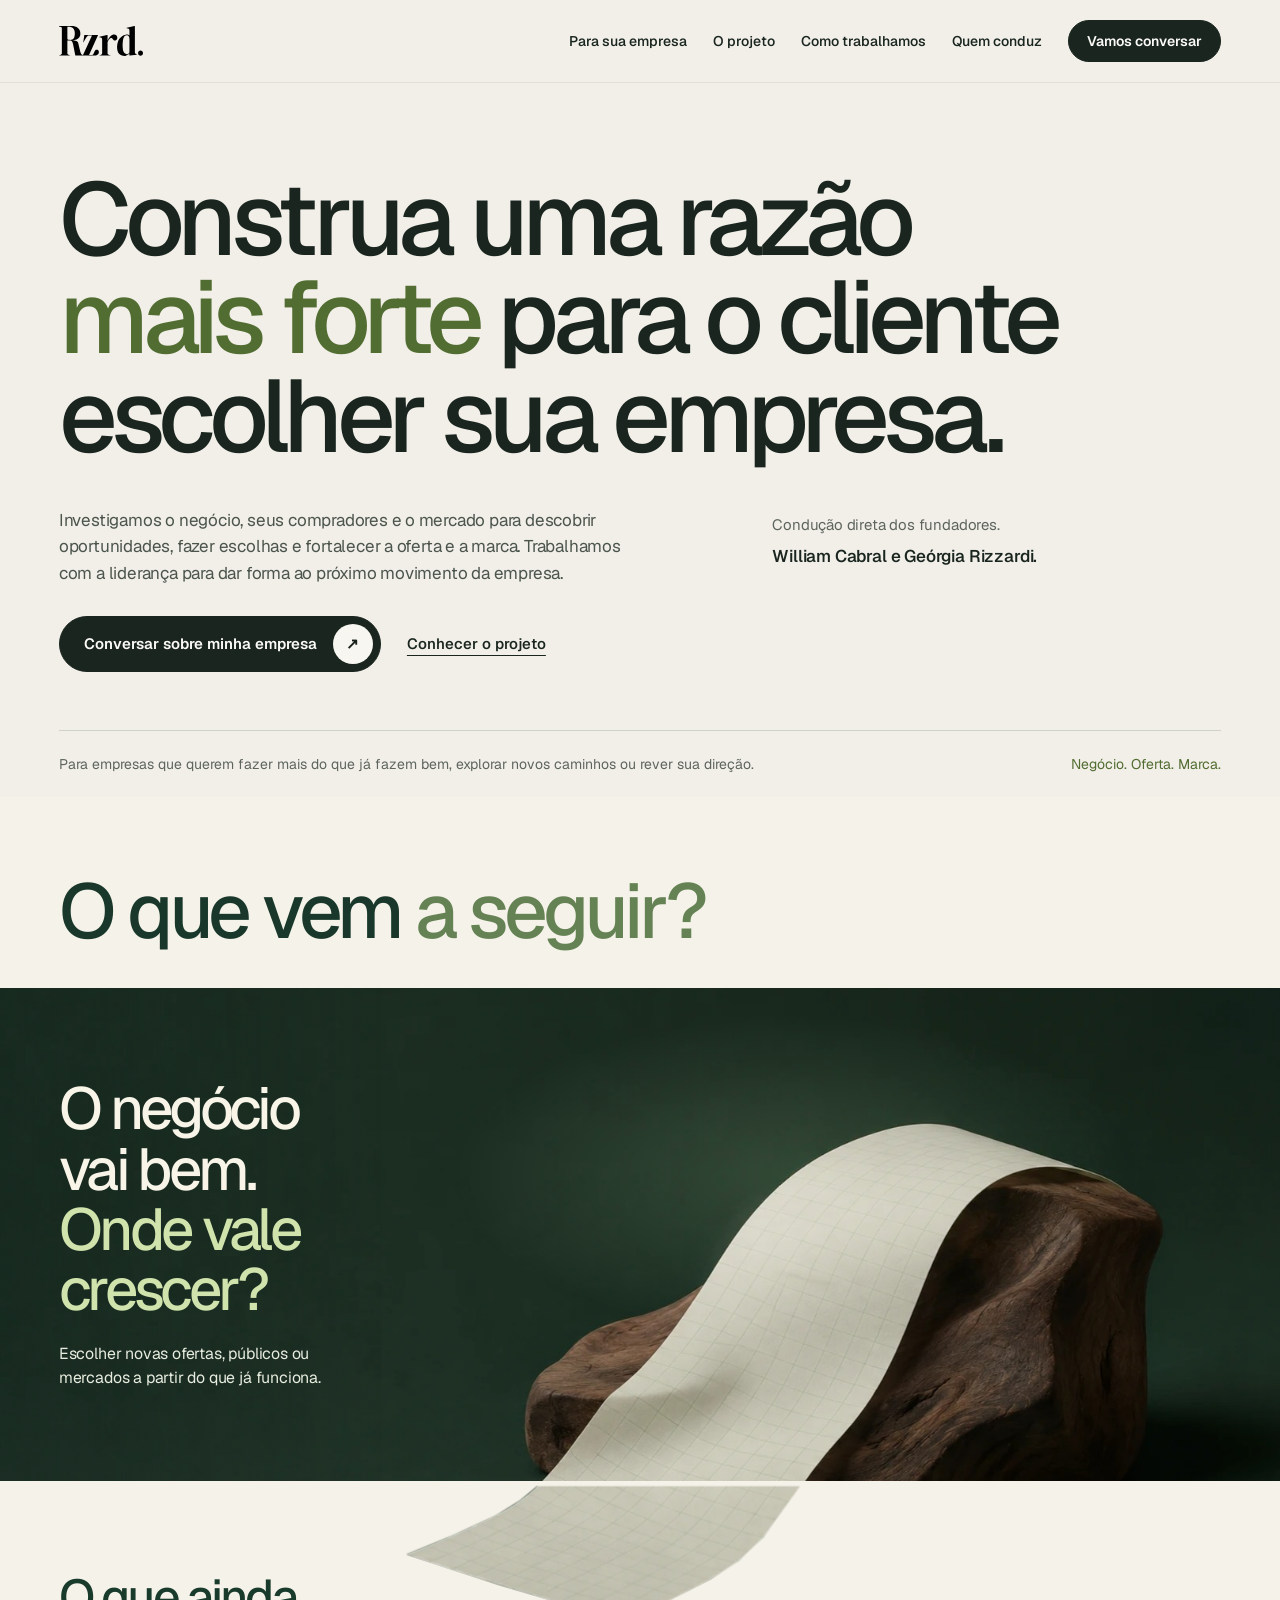
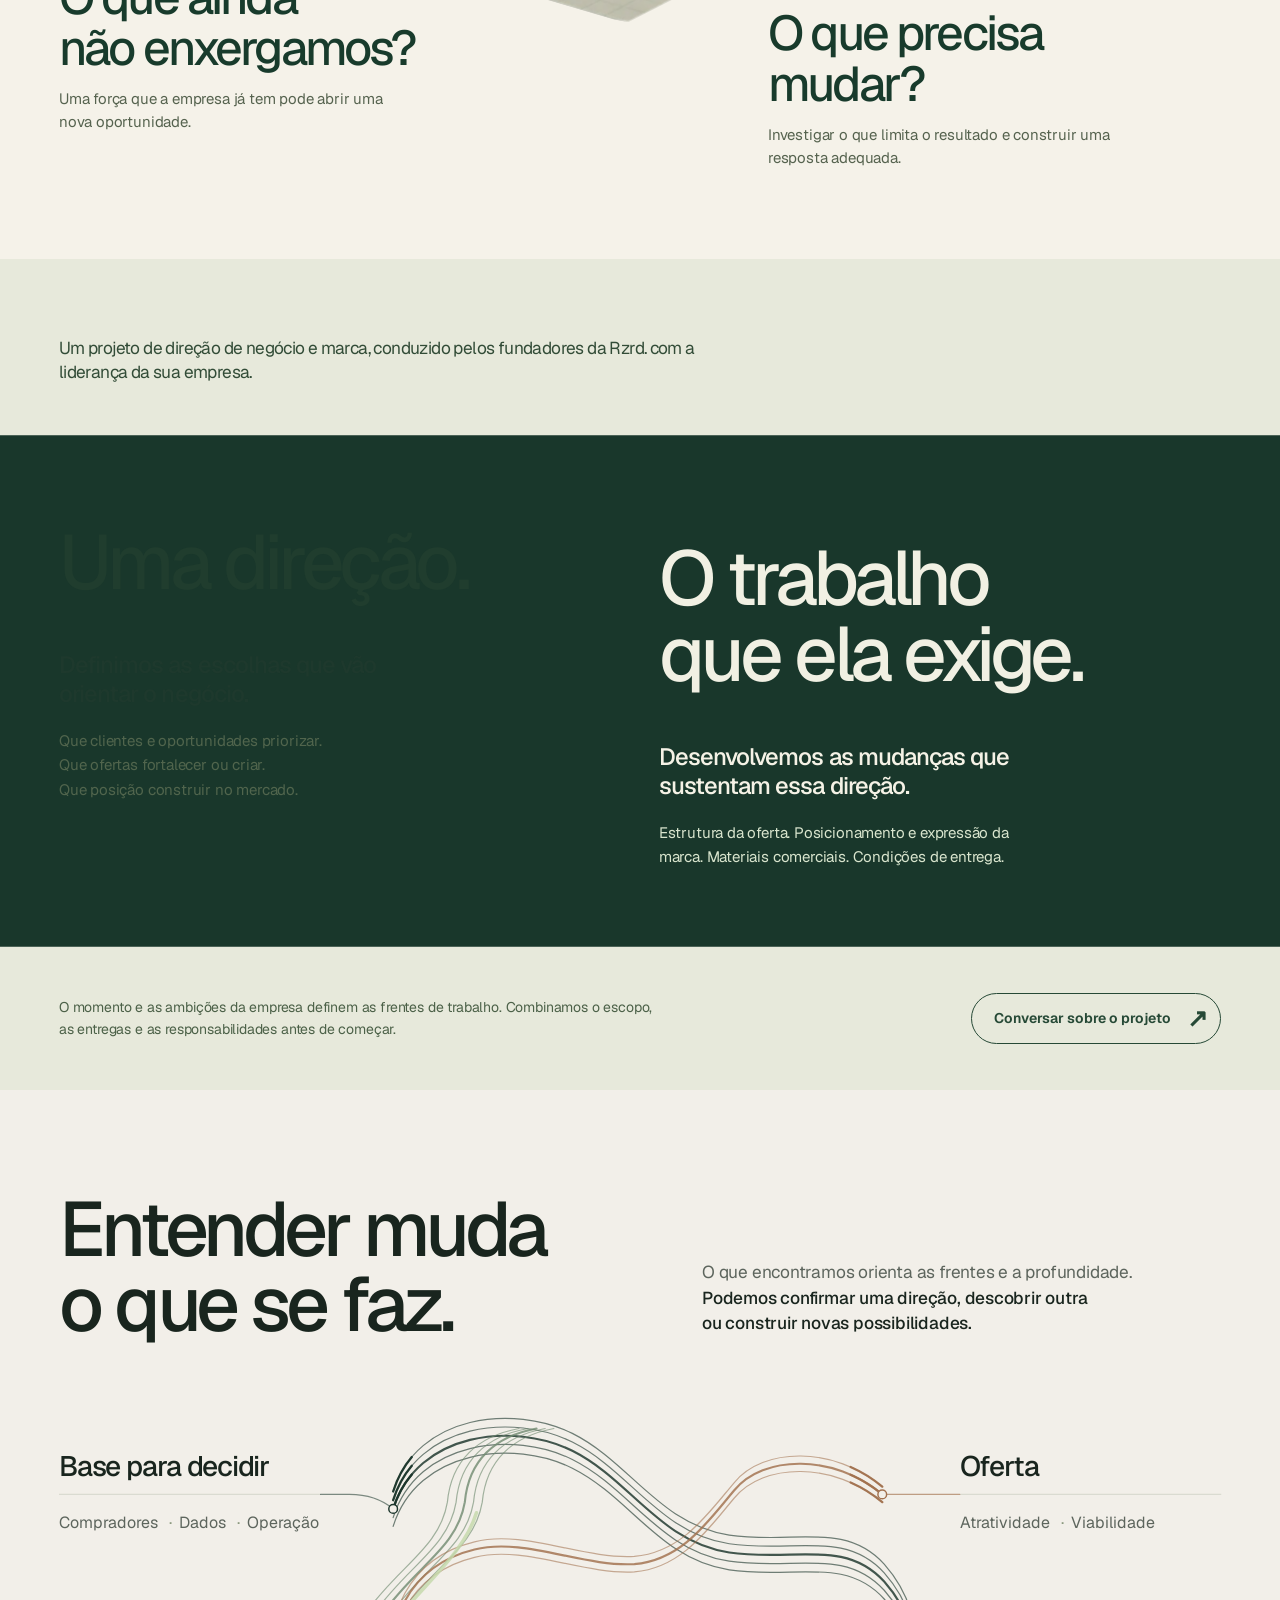
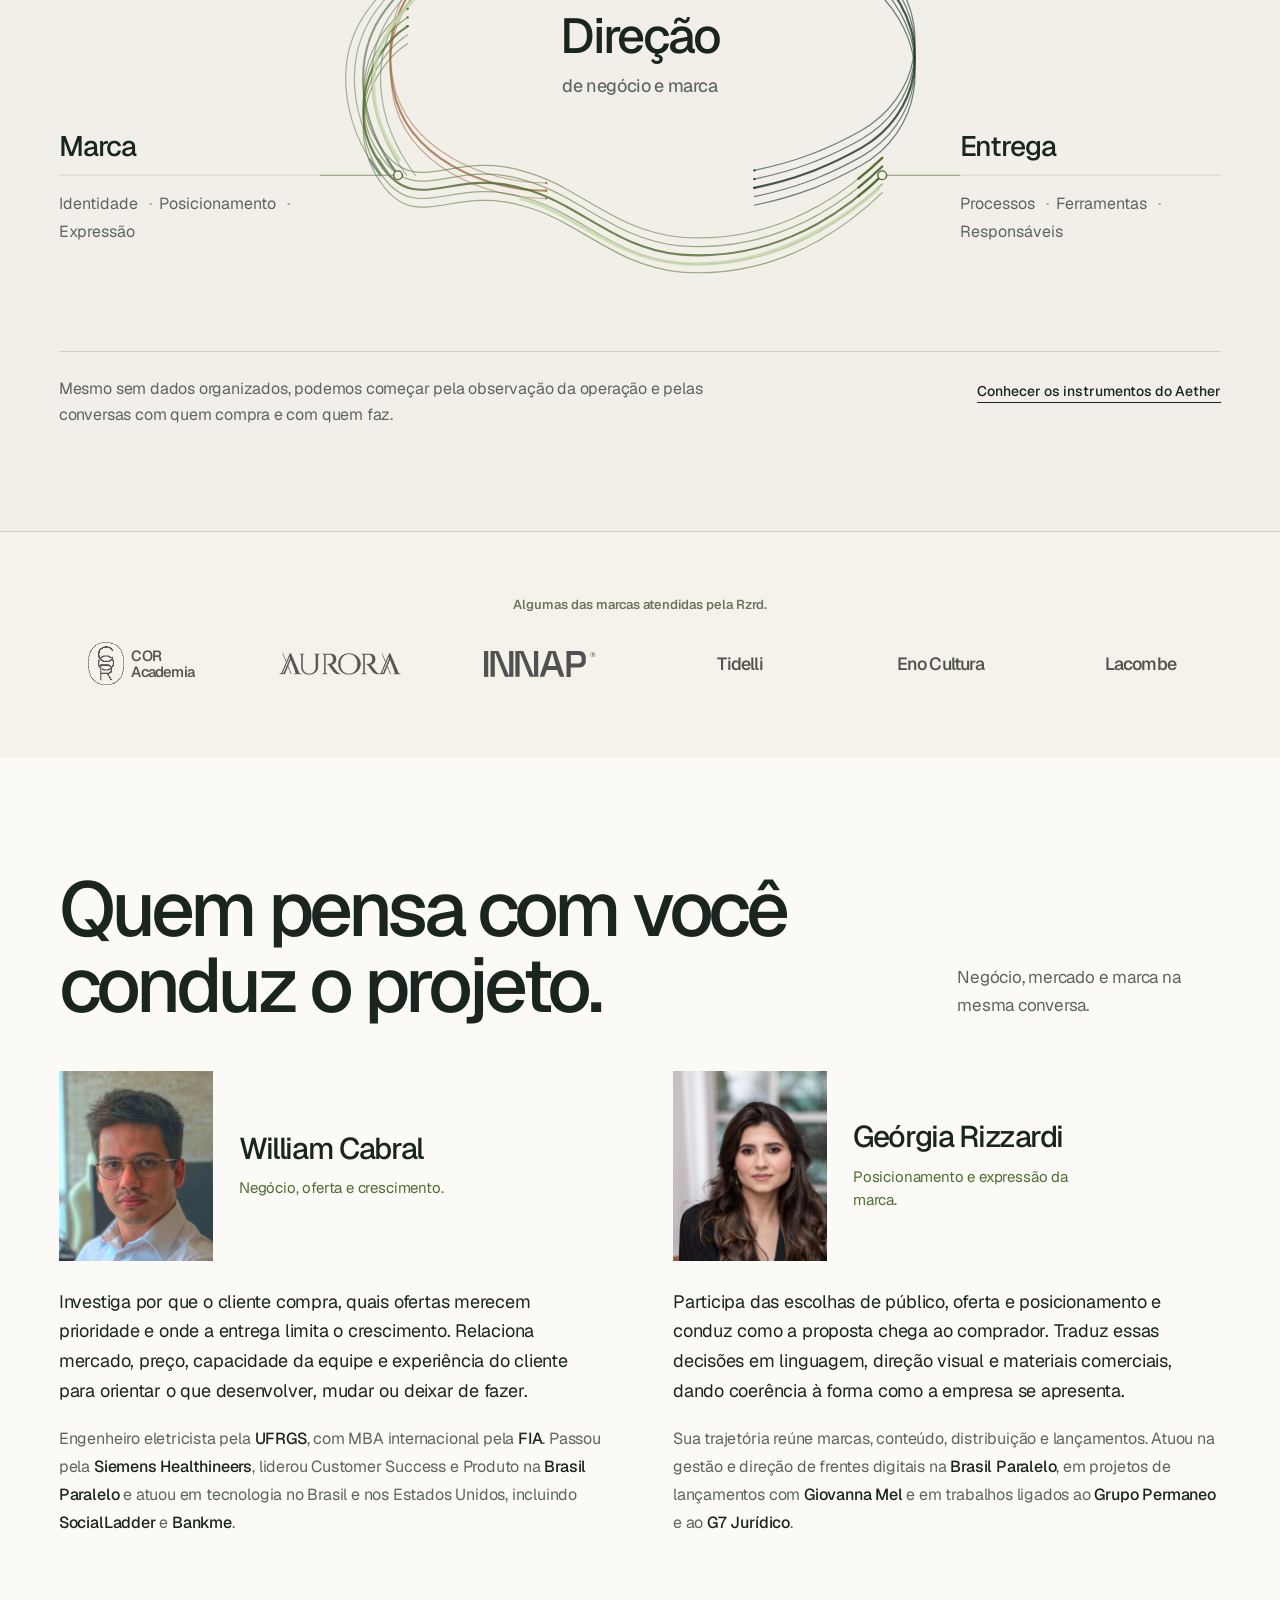
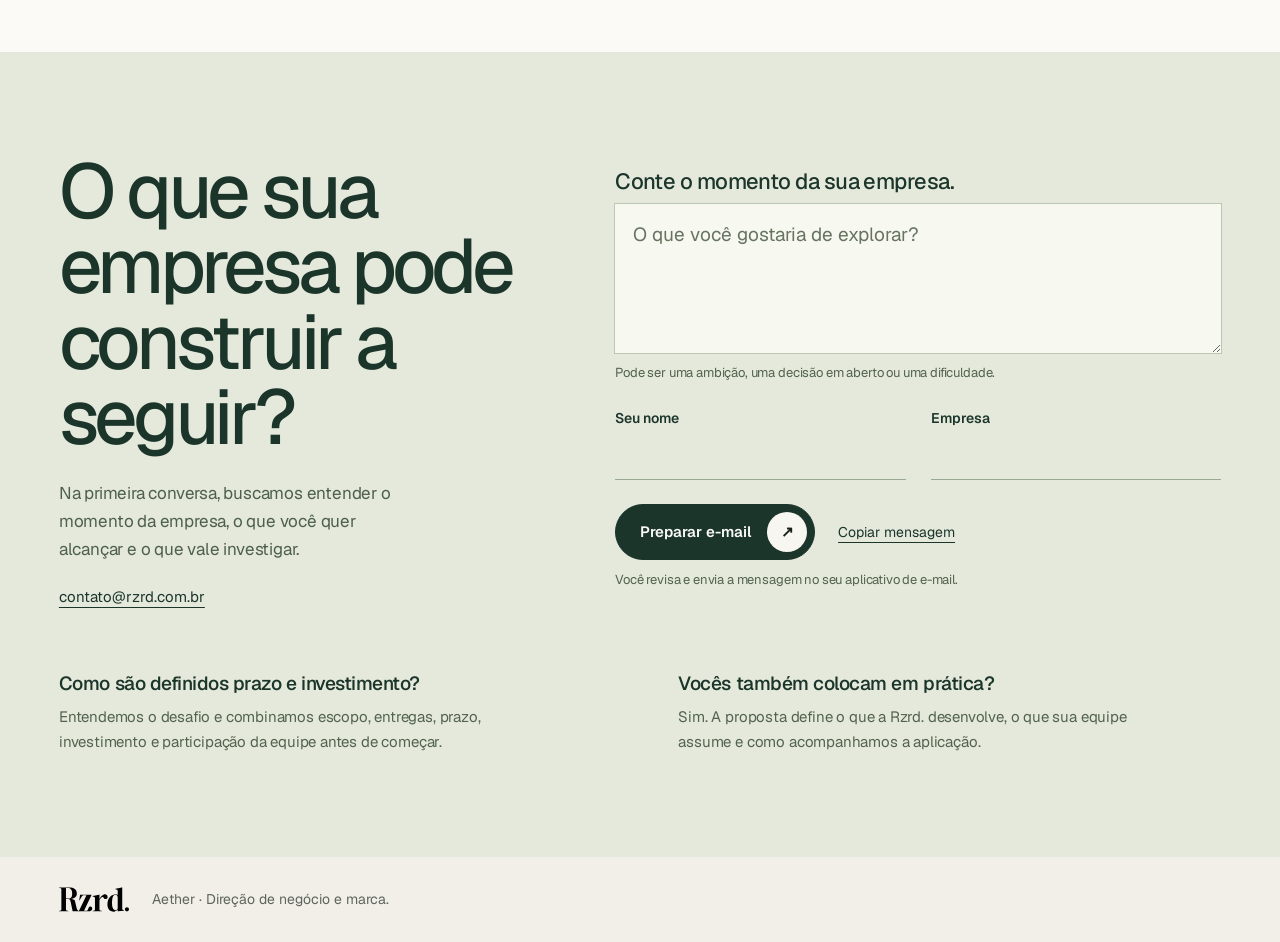
==== commit f9cb992c: "Aether: medidas da família Rzrd., peça em 3D com luz e paralaxe, diagrama animado e painel do projet" ====
--- a/aether/index.html
+++ b/aether/index.html
@@ -25,7 +25,7 @@
 
 
 <link href="css/aether.css?v=10" rel="stylesheet"/>
-<link href="css/aether-p.css?v=2" rel="stylesheet"/>
+<link href="css/aether-p.css?v=4" rel="stylesheet"/>
 </head>
 <body>
 <a class="skip" href="#principal">Pular para o conteúdo</a>
@@ -193,6 +193,6 @@
 <dialog aria-labelledby="method-dialog-title" class="method-dialog" id="method-dialog"><div class="dialog-toolbar"><strong id="method-dialog-title">Aether · Instrumentos para decidir</strong><button class="dialog-close" id="close-method" type="button">Fechar</button></div><iframe class="method-frame" id="method-frame" data-src="instrumentos.html" title="Instrumentos do Aether: Atratividade de Clientes, Cartografia Estratégica, Mecânica de Valor e Coerência da Promessa"></iframe></dialog>
 
 <script src="js/aether.js?v=10"></script>
-<script src="js/aether-p.js?v=1"></script>
+<script src="js/aether-p.js?v=3"></script>
 </body>
 </html>
--- a/aether/css/aether-p.css
+++ b/aether/css/aether-p.css
@@ -55,3 +55,72 @@
 .a54-moment-head{display:block!important}
 .a54-moment-head>div{display:block!important}
 .a54-moment-head h2{text-align:left!important;max-width:none!important}
+
+/* =====================================================================
+   Medidas da família Rzrd. (Vortex e Spectra): conteúdo mais largo,
+   margens proporcionais e títulos na mesma escala
+   ===================================================================== */
+:root{--max:1640px;--pad:clamp(20px,4.6vw,80px)}
+.hero h1{font-size:clamp(52px,min(8vw,15.5svh),136px)!important;line-height:.96!important;letter-spacing:-.062em!important;max-width:15.5ch!important}
+.hero-lead{font-size:clamp(17px,1.3vw,21px)!important;line-height:1.55!important}
+.a54-moment-head h2,.a54-project-left h2,.a54-project-right h3,.investigation-heading h2,.people-heading h2,.conversation-head h2{
+  font-size:clamp(44px,6vw,100px)!important;line-height:.98!important;letter-spacing:-.058em!important}
+.investigation-heading h2{max-width:none!important}
+.a54-other-possibilities h3{font-size:clamp(32px,3.8vw,60px)!important}
+.a54-exhibit-copy h3{font-size:clamp(36px,4.6vw,76px)!important}
+.investigation-principle,.a54-project-definition{font-size:clamp(17px,1.35vw,22px)!important}
+
+/* =====================================================================
+   A peça: inclinação 3D com o mouse, luz que acompanha o cursor,
+   paralaxe na rolagem e entrada com aproximação
+   ===================================================================== */
+.a54-exhibit{--rx:0deg;--ry:0deg;--py:0px;--sc:1.1;--lx:62%;--ly:38%}
+.a54-exhibit .a54-art{transform:perspective(1800px) rotateX(var(--rx)) rotateY(var(--ry)) translate3d(0,var(--py),0) scale(var(--sc));transform-origin:58% 52%;transition:transform 1.6s var(--p-ease);will-change:transform}
+.a54-exhibit.p-in{--sc:1.035}
+.a54-exhibit.p-live .a54-art{transition:transform .25s linear}
+.a54-art-crop::after{content:"";position:absolute;inset:0;pointer-events:none;mix-blend-mode:soft-light;opacity:0;transition:opacity 1.2s var(--p-ease);
+  background:radial-gradient(38% 46% at var(--lx) var(--ly),rgba(255,248,230,.55),rgba(255,248,230,0) 70%)}
+.a54-exhibit.p-in .a54-art-crop::after{opacity:1}
+
+/* =====================================================================
+   Entender muda o que se faz: os fios se desenham, a direção pulsa
+   e cada frente acende ao passar o mouse
+   ===================================================================== */
+.direction-art [id^="field-"] path{stroke-dasharray:1;stroke-dashoffset:1;transition:stroke-dashoffset 2.6s var(--p-ease),stroke-opacity .5s,stroke-width .5s}
+.direction-map.p-in .direction-art [id^="field-"] path{stroke-dashoffset:0}
+.direction-map.p-in #field-marca path{transition-delay:.25s}
+.direction-map.p-in #field-oferta path{transition-delay:.5s}
+.direction-map.p-in #field-entrega path{transition-delay:.75s}
+.direction-art .field-leaders{opacity:0;transition:opacity 1.2s var(--p-ease) 1.6s}
+.direction-map.p-in .direction-art .field-leaders{opacity:1}
+.direction-art .p-pulse{fill:none;stroke-width:2.4;stroke-linecap:round;stroke-dasharray:.045 .955;stroke-dashoffset:1;opacity:0;transition:opacity 1s 2.4s}
+.direction-map.p-in .direction-art .p-pulse{opacity:.95;animation:p-flow var(--d,7s) linear infinite;animation-delay:calc(2.4s + var(--o,0s))}
+@keyframes p-flow{to{stroke-dashoffset:0}}
+.direction-art circle{transform-box:fill-box;transform-origin:center}
+.direction-map.p-in .direction-art circle{animation:p-node 3.2s var(--p-ease) infinite}
+@keyframes p-node{0%,100%{transform:scale(1)}50%{transform:scale(1.35)}}
+.direction-core{transition:opacity 1s var(--p-ease) 1.2s,transform 1s var(--p-ease) 1.2s}
+.direction-map:not(.p-in) .direction-core{opacity:0;transform:translateY(12px)}
+/* foco por frente */
+.direction-map[data-focus] .direction-art [id^="field-"] path{stroke-opacity:.16}
+.direction-map[data-focus="base"] #field-base path,.direction-map[data-focus="marca"] #field-marca path,
+.direction-map[data-focus="oferta"] #field-oferta path,.direction-map[data-focus="entrega"] #field-entrega path{stroke-opacity:.95;stroke-width:1.9}
+.direction-map[data-focus] .direction-art .p-pulse{opacity:.2}
+.direction-map[data-focus="base"] .p-pulse[data-g="base"],.direction-map[data-focus="marca"] .p-pulse[data-g="marca"],
+.direction-map[data-focus="oferta"] .p-pulse[data-g="oferta"],.direction-map[data-focus="entrega"] .p-pulse[data-g="entrega"]{opacity:1}
+.direction-callout{cursor:default;transition:opacity .5s var(--p-ease)}
+.direction-map[data-focus] .direction-callout{opacity:.45}
+.direction-map[data-focus="base"] .direction-base,.direction-map[data-focus="oferta"] .direction-offer,.direction-map[data-focus="marca"] .direction-brand,.direction-map[data-focus="entrega"] .direction-delivery{opacity:1}
+
+@media (prefers-reduced-motion:reduce){
+  .a54-exhibit .a54-art{transform:none!important;transition:none!important}
+  .direction-art [id^="field-"] path{stroke-dasharray:none!important;stroke-dashoffset:0!important;transition:none!important}
+  .direction-art .field-leaders,.direction-core{opacity:1!important;transform:none!important}
+  .direction-art .p-pulse{display:none}
+  .direction-art circle{animation:none!important}
+}
+
+/* O trabalho que ela exige: o painel verde entra deslizando */
+.a54-project-ink{clip-path:inset(0 0 0 100%);transition:clip-path 1.5s var(--p-ease)}
+.a54-project-composition.p-in .a54-project-ink{clip-path:inset(0 0 0 0)}
+@media (prefers-reduced-motion:reduce){.a54-project-ink{clip-path:none!important;transition:none!important}}
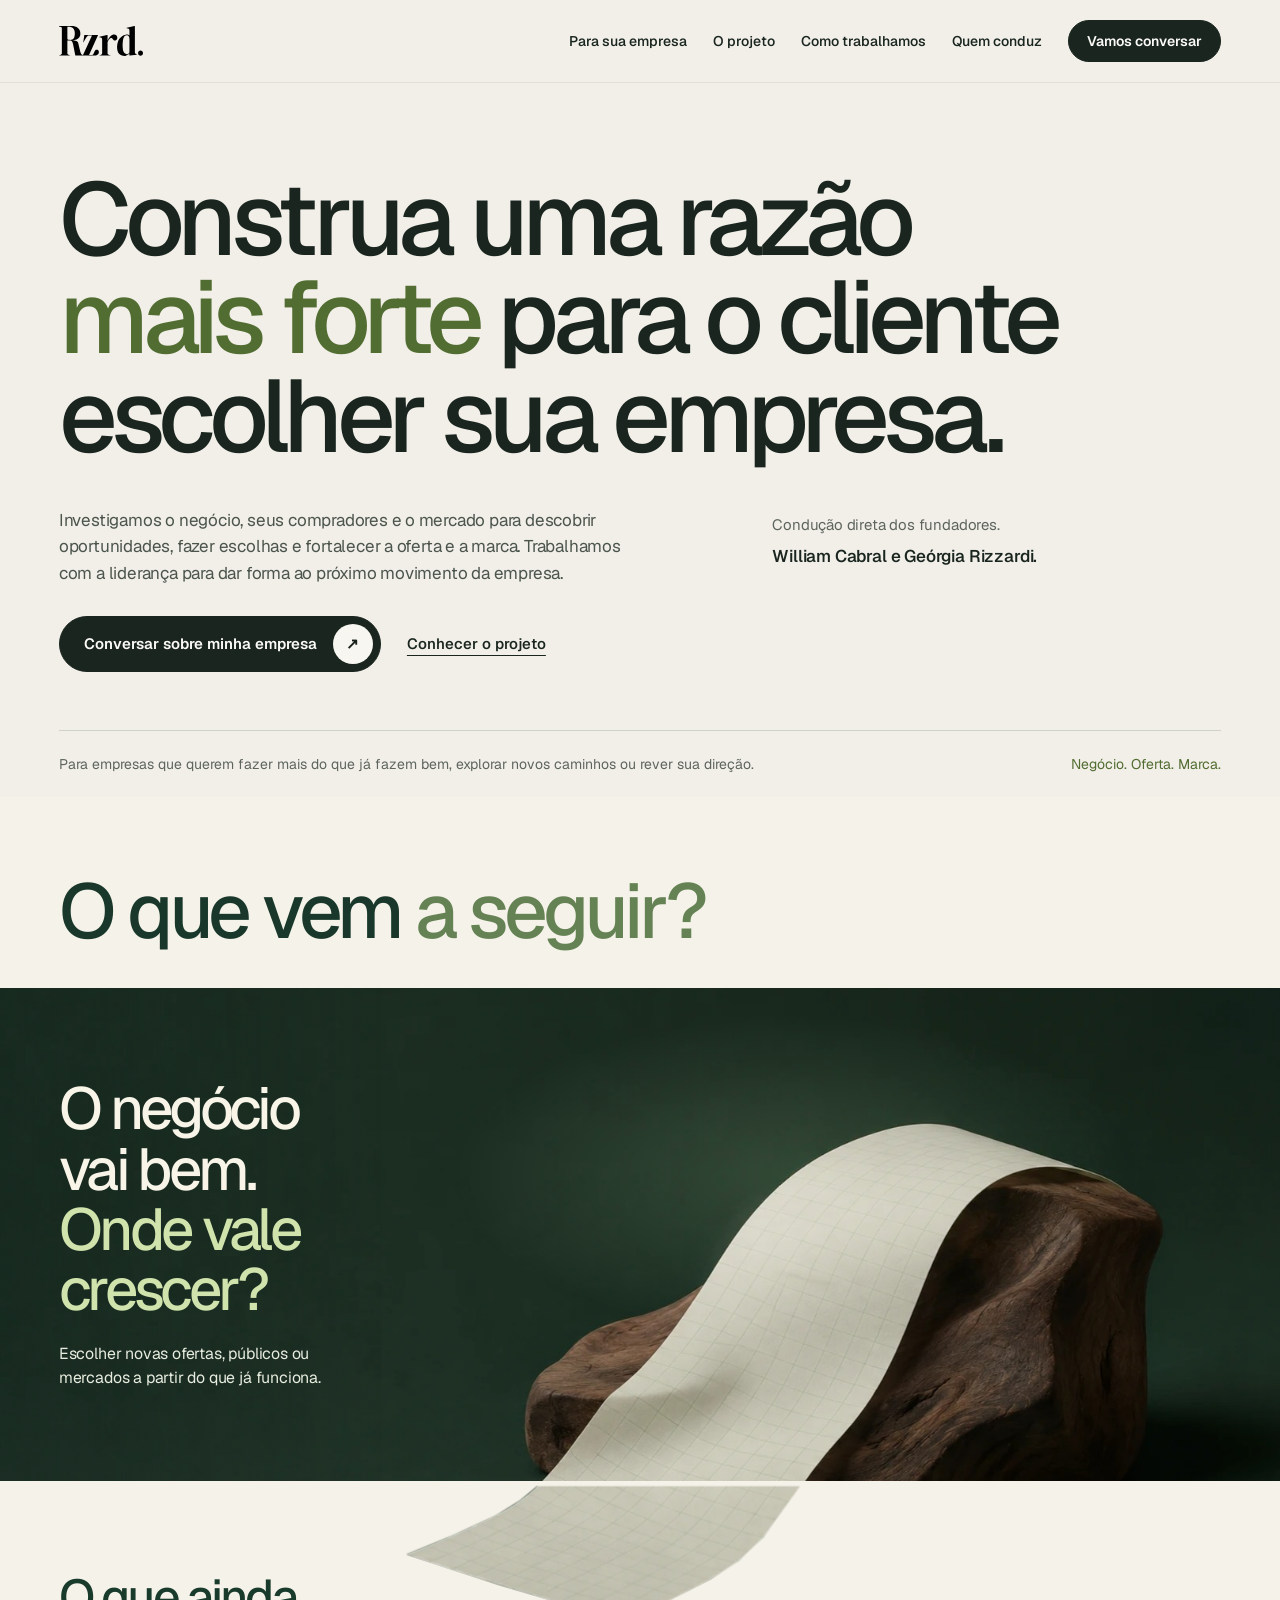
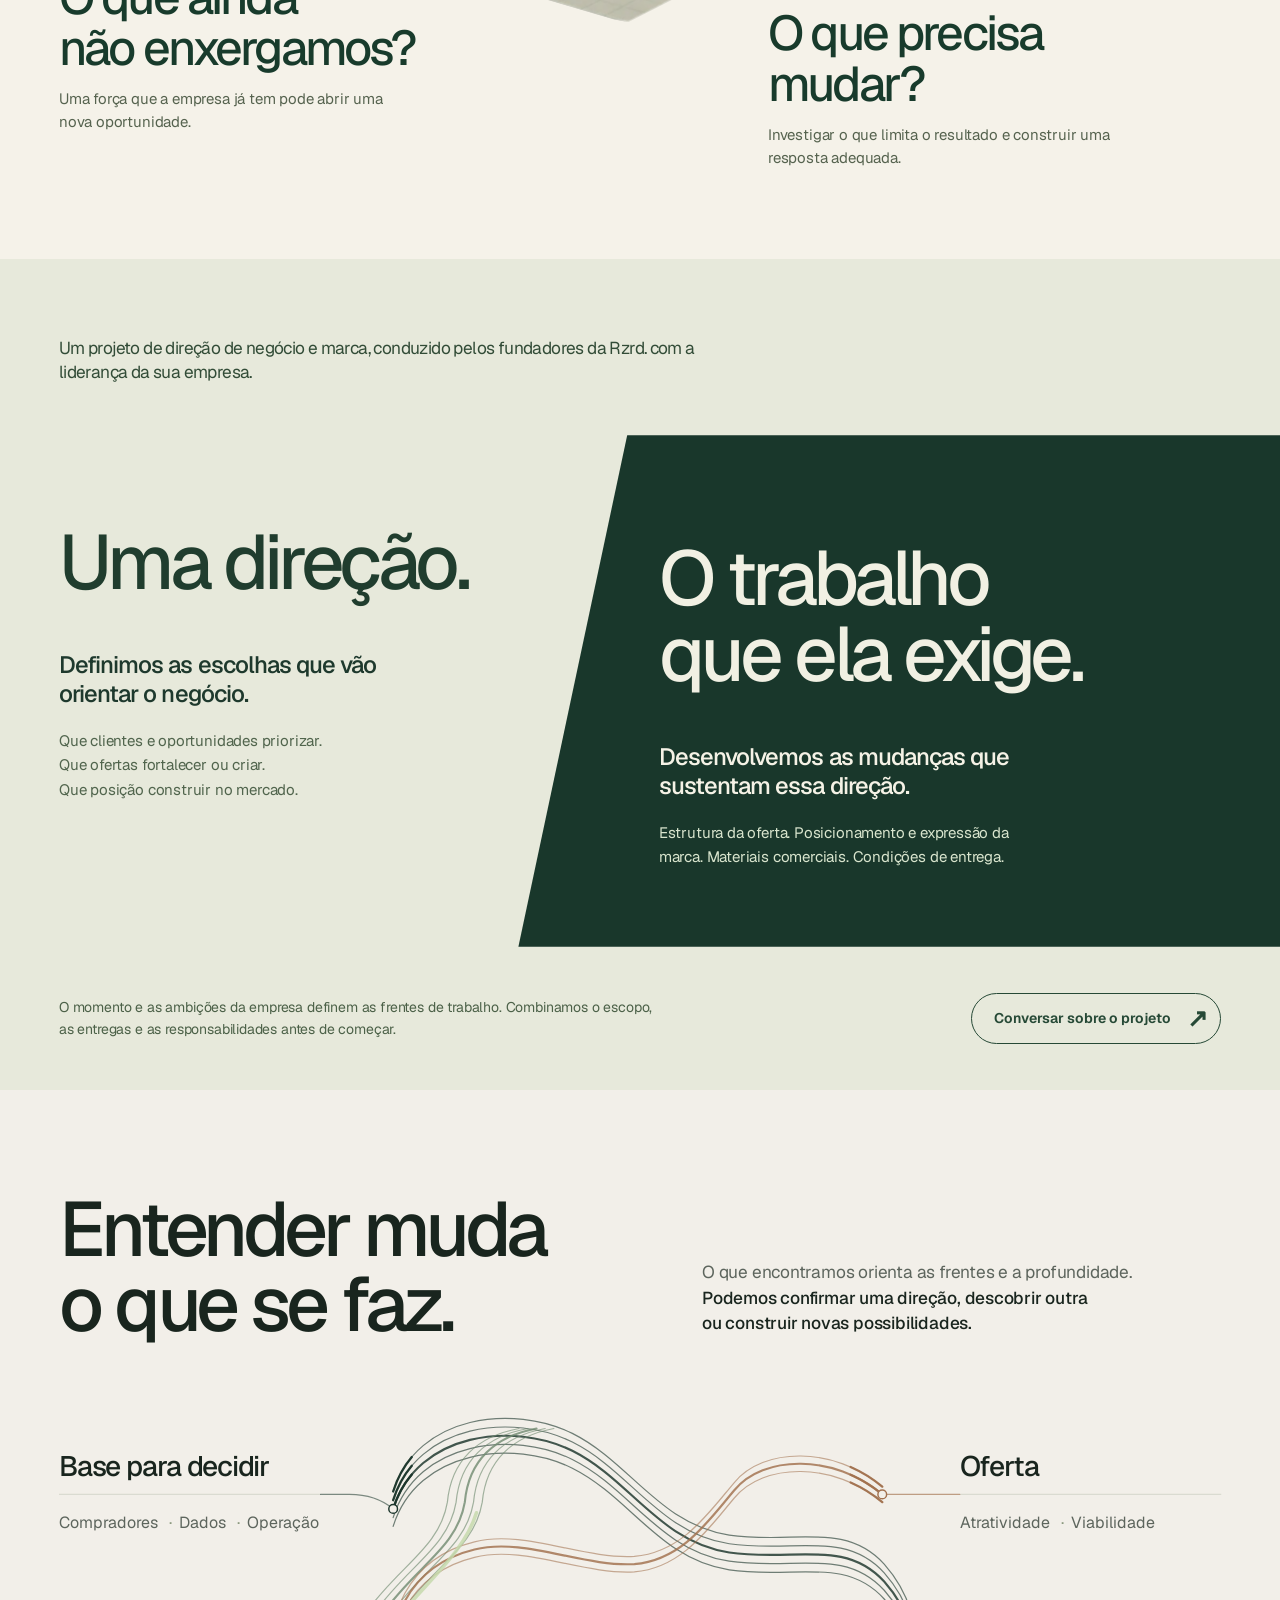
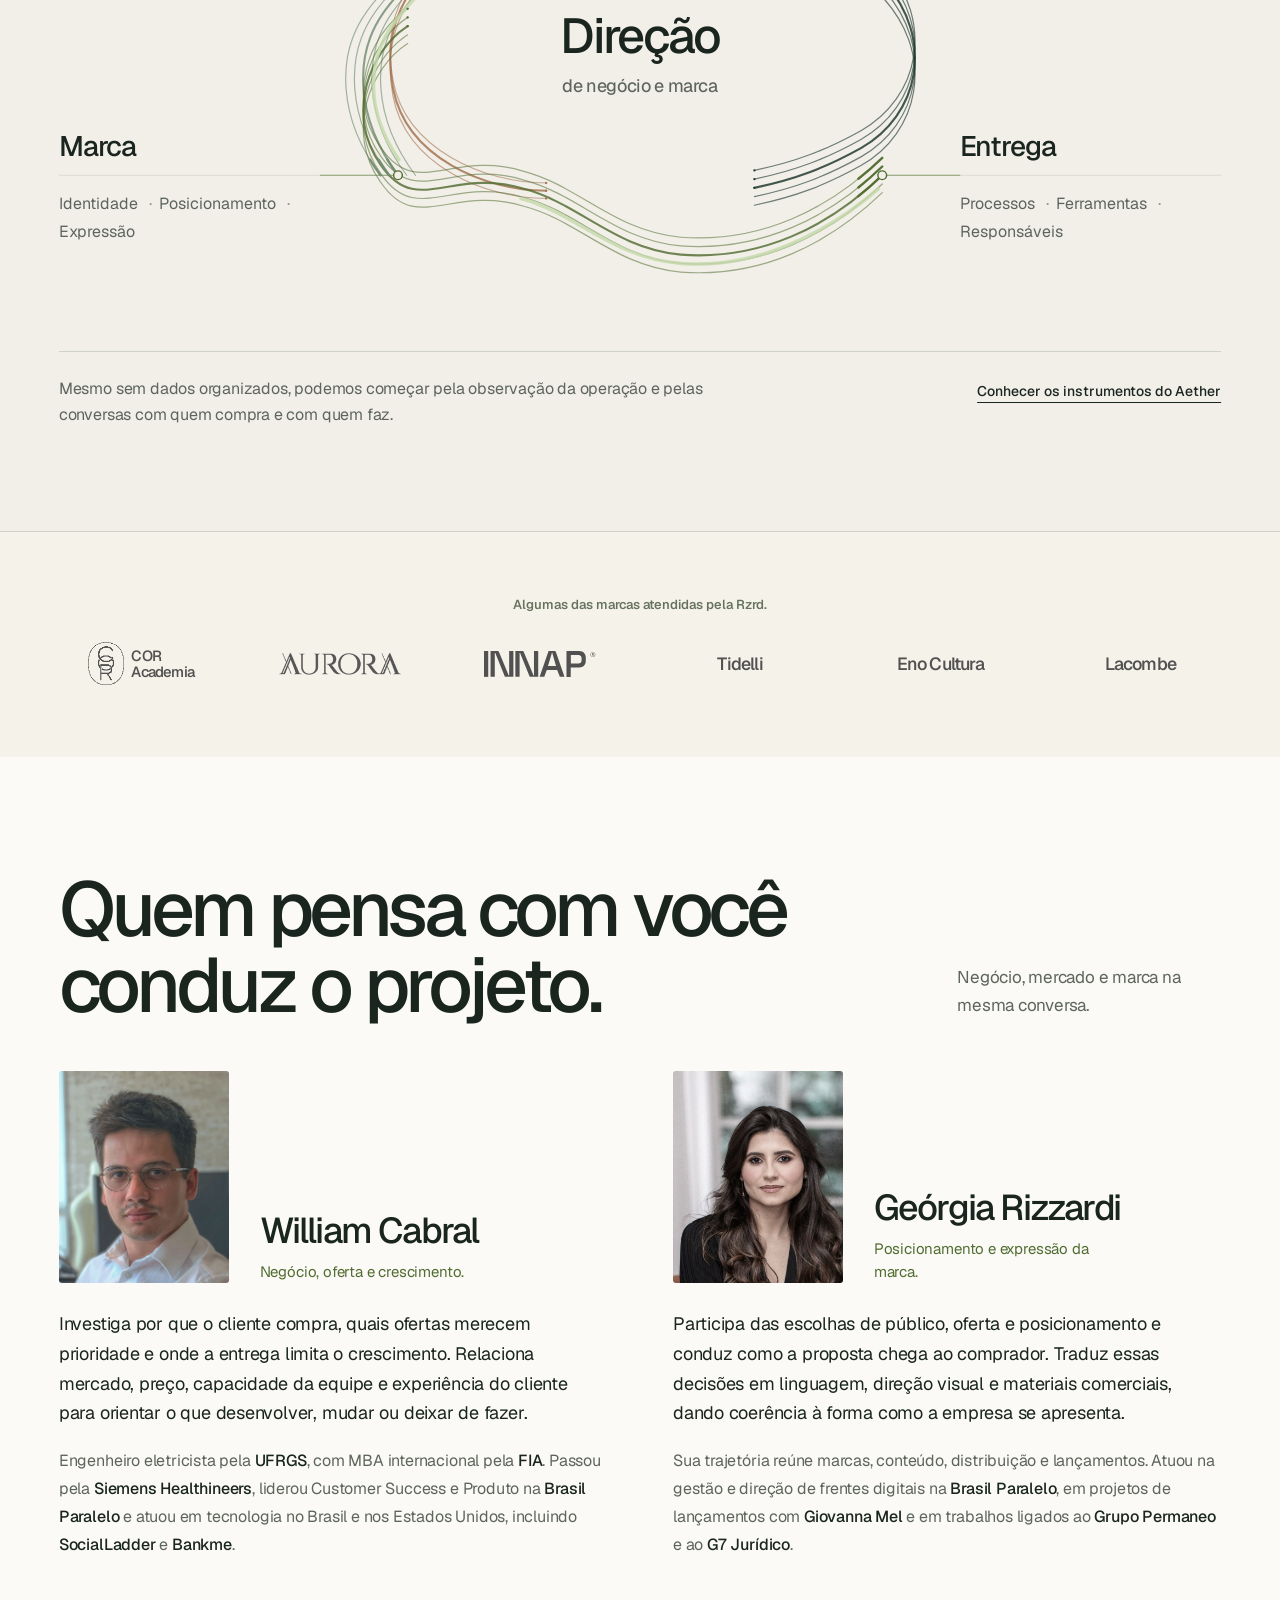
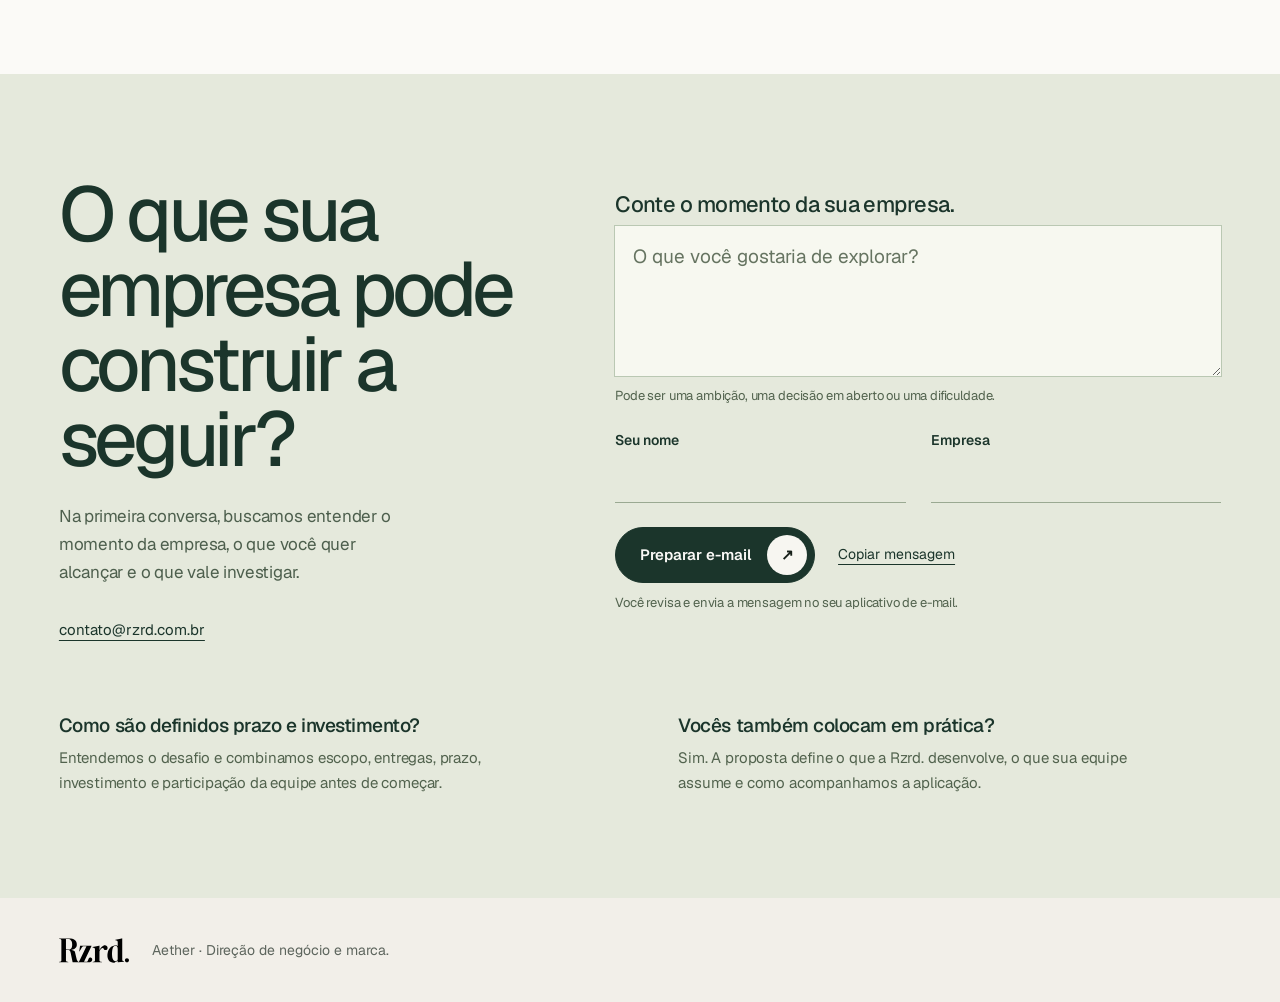
==== commit d8c84616: "Aether: auditoria — painel do projeto sem cobrir a coluna da esquerda, retratos maiores, áreas de to" ====
--- a/aether/index.html
+++ b/aether/index.html
@@ -25,7 +25,7 @@
 
 
 <link href="css/aether.css?v=10" rel="stylesheet"/>
-<link href="css/aether-p.css?v=4" rel="stylesheet"/>
+<link href="css/aether-p.css?v=5" rel="stylesheet"/>
 </head>
 <body>
 <a class="skip" href="#principal">Pular para o conteúdo</a>
--- a/aether/css/aether-p.css
+++ b/aether/css/aether-p.css
@@ -121,6 +121,23 @@
 }
 
 /* O trabalho que ela exige: o painel verde entra deslizando */
-.a54-project-ink{clip-path:inset(0 0 0 100%);transition:clip-path 1.5s var(--p-ease)}
-.a54-project-composition.p-in .a54-project-ink{clip-path:inset(0 0 0 0)}
-@media (prefers-reduced-motion:reduce){.a54-project-ink{clip-path:none!important;transition:none!important}}
+.a54-project-ink{transform:translateX(62%);transition:transform 1.5s var(--p-ease)}
+.a54-project-composition.p-in .a54-project-ink{transform:none}
+@media (prefers-reduced-motion:reduce){.a54-project-ink{transform:none!important;transition:none!important}}
+
+/* =====================================================================
+   Auditoria
+   ===================================================================== */
+/* a peça inclinada não pode gerar rolagem lateral (Safari) */
+.a54-exhibit{overflow-x:clip}
+/* fundadores: retratos à altura dos títulos novos */
+.founder-top{display:grid!important;grid-template-columns:minmax(170px,.46fr) minmax(0,1fr)!important;gap:clamp(18px,2.4vw,34px)!important;align-items:end!important}
+.founder-top .portrait{width:100%!important;height:auto!important;max-height:none!important;aspect-ratio:4/5!important;object-position:center 24%!important;border-radius:3px;filter:grayscale(.35);transition:filter 1s var(--p-ease)}
+.founder:hover .founder-top .portrait{filter:none}
+.founder h3{font-size:clamp(30px,2.8vw,46px)!important;letter-spacing:-.05em!important;line-height:1!important}
+/* áreas de toque com no mínimo 44px */
+.desktop-nav a{display:inline-flex;align-items:center;min-height:44px}
+.conversation-head a[href^="mailto"],.site-footer a{display:inline-flex;align-items:center;min-height:44px}
+/* foco visível para quem navega pelo teclado */
+a:focus-visible,button:focus-visible,summary:focus-visible,input:focus-visible,textarea:focus-visible{outline:2px solid #526d31;outline-offset:3px}
+@media (max-width:640px){.founder-top{grid-template-columns:minmax(0,.9fr) minmax(0,1fr)!important;gap:16px!important}}
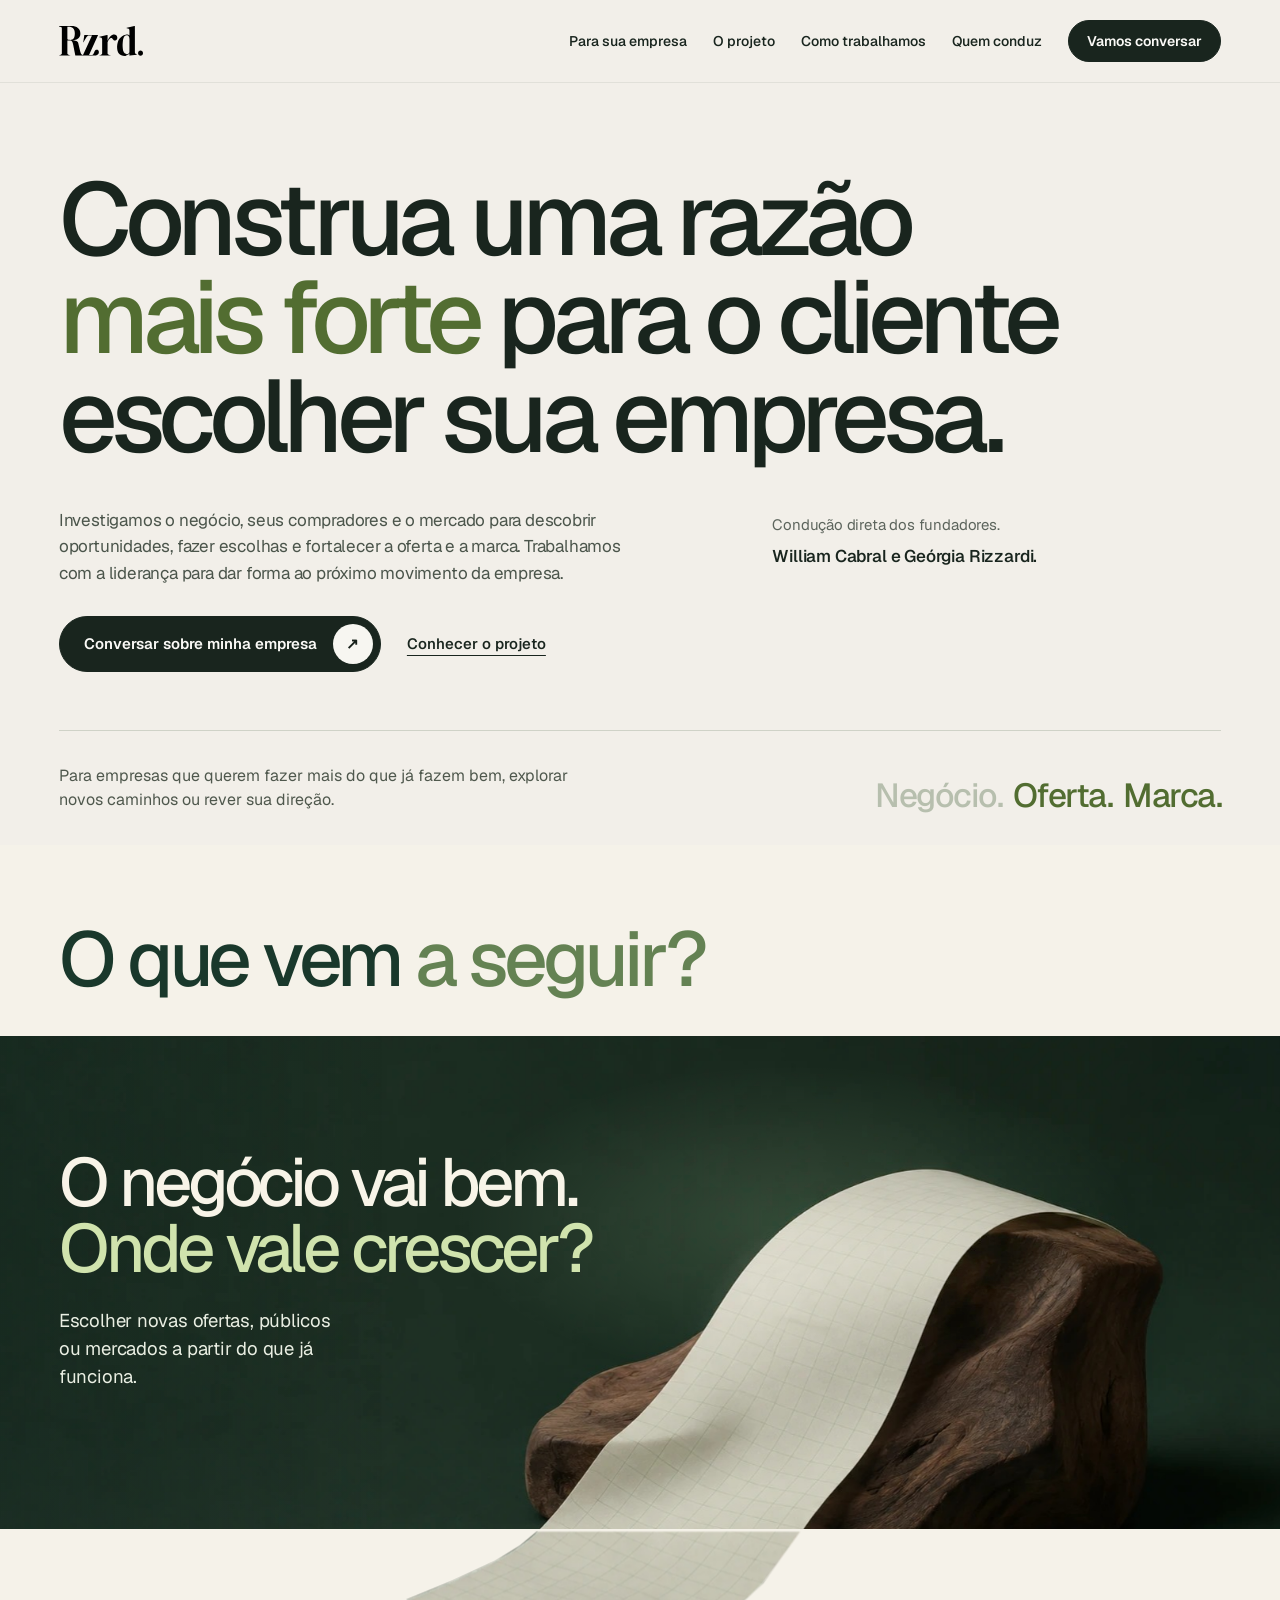
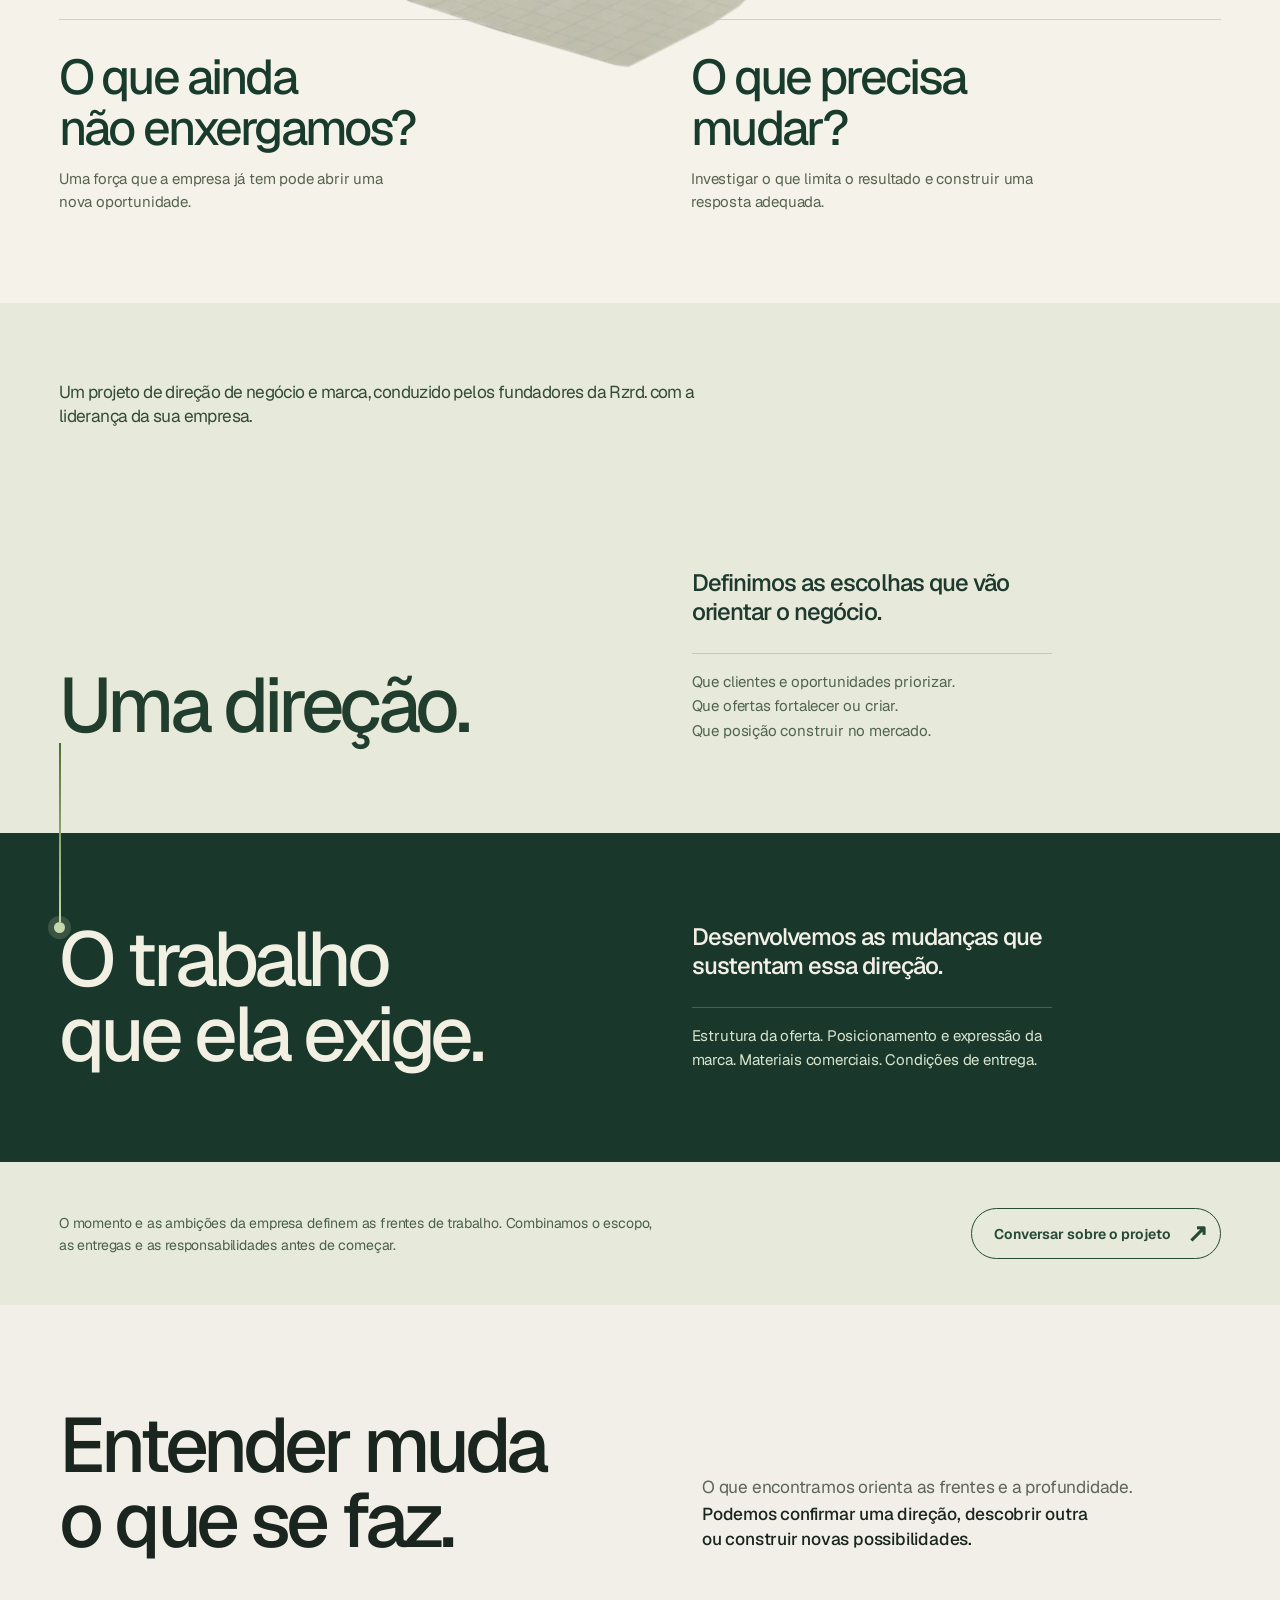
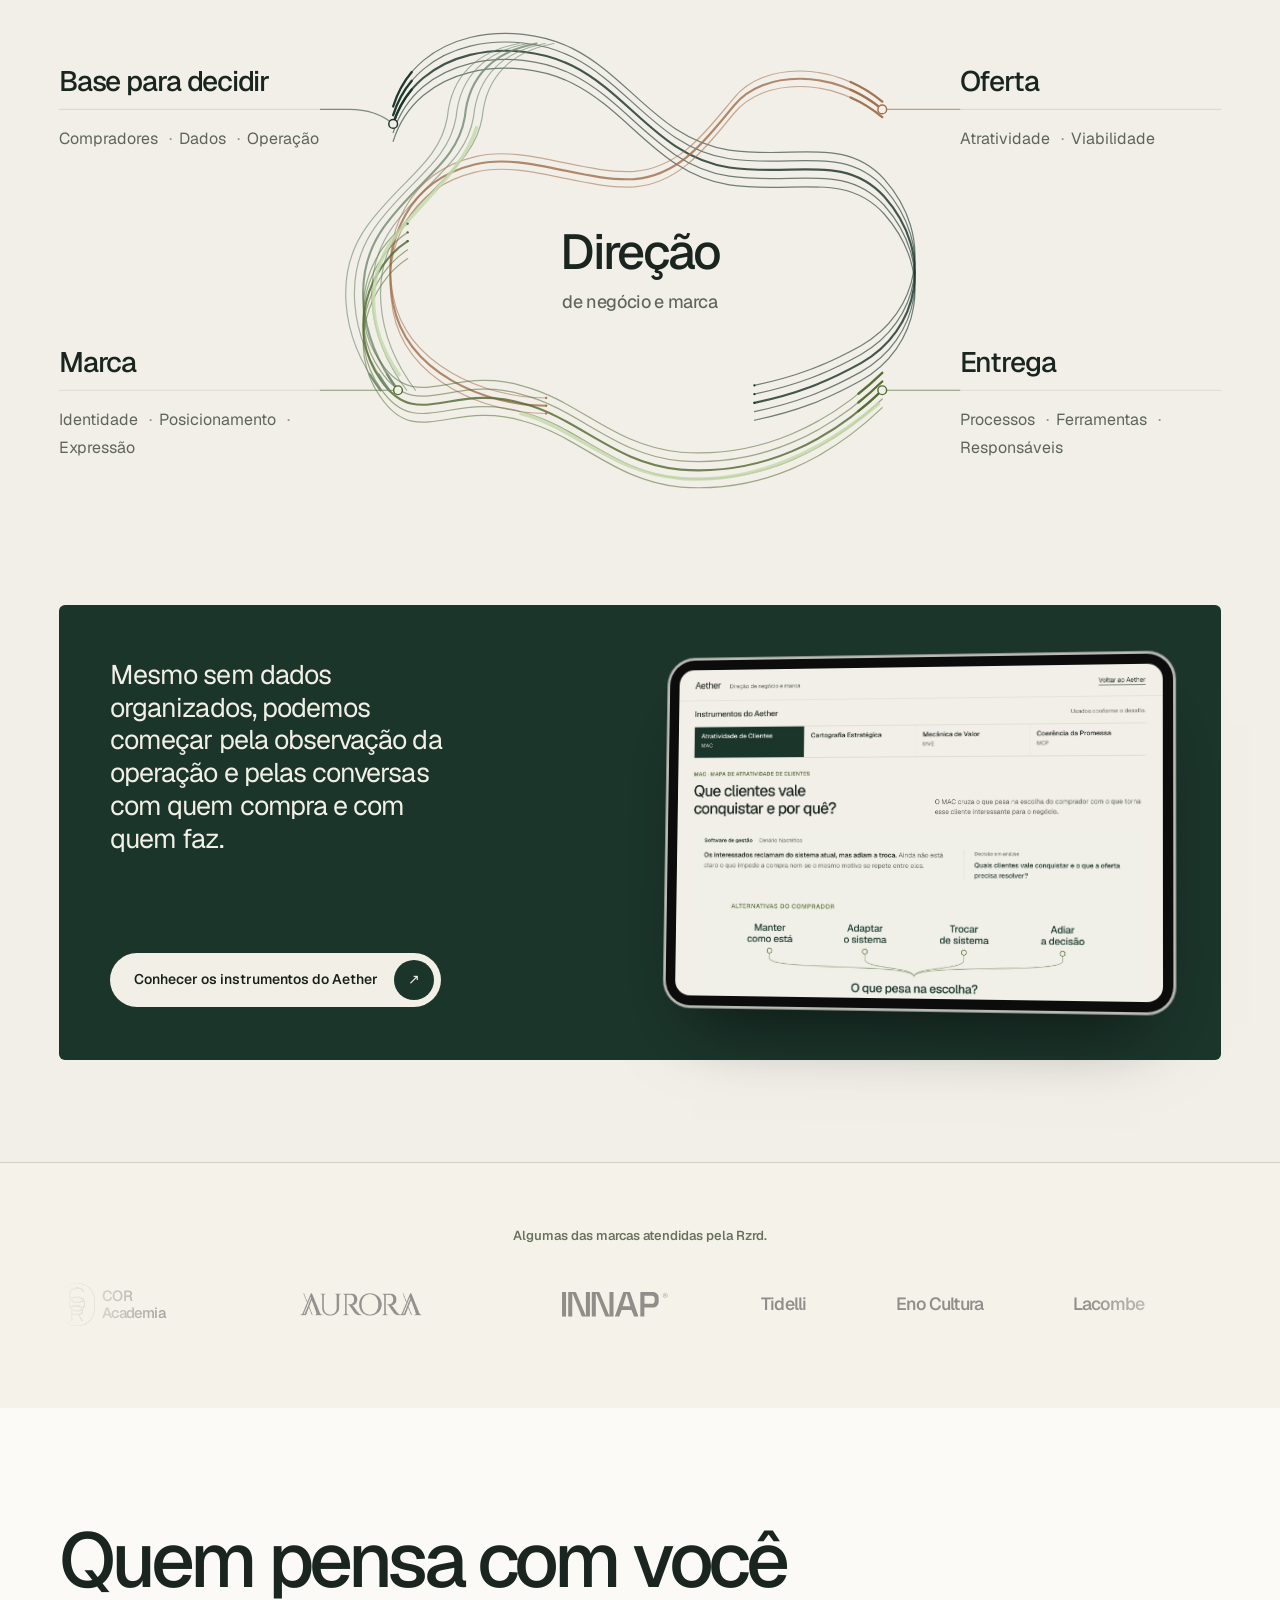
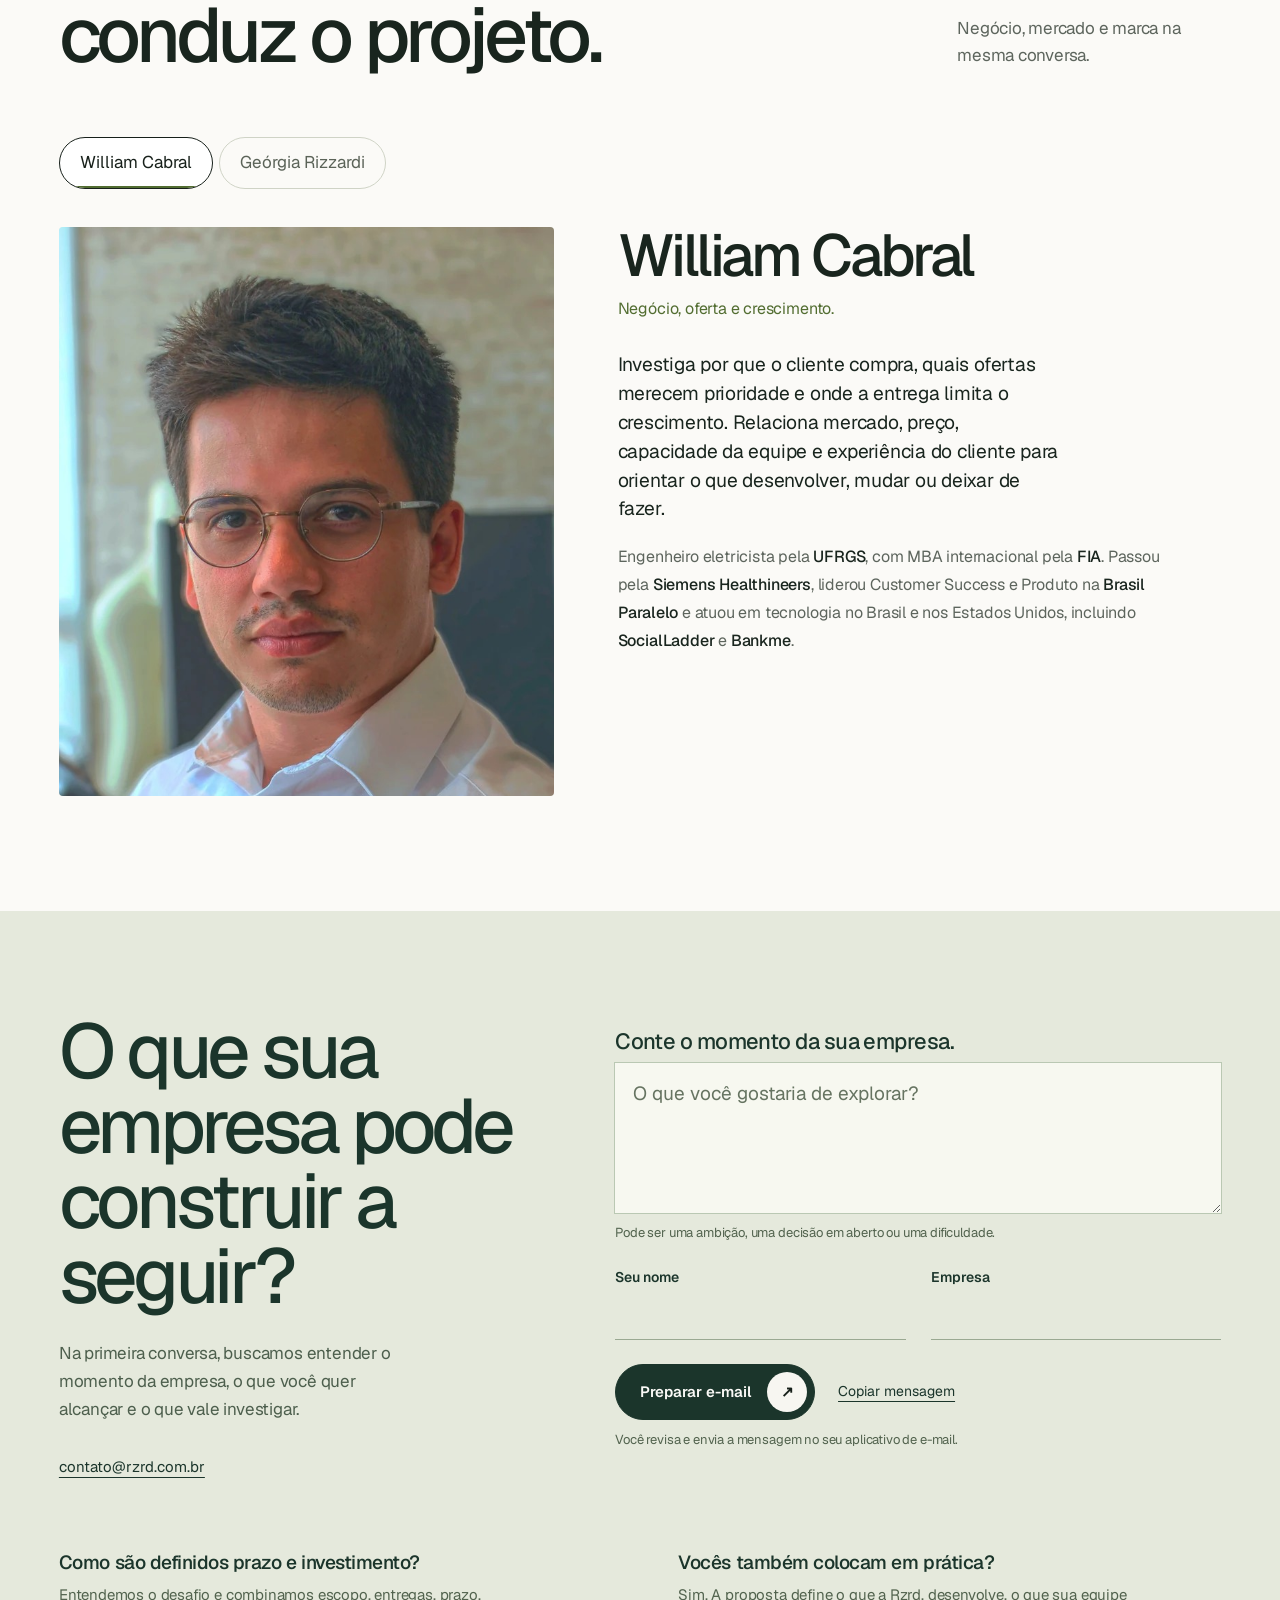
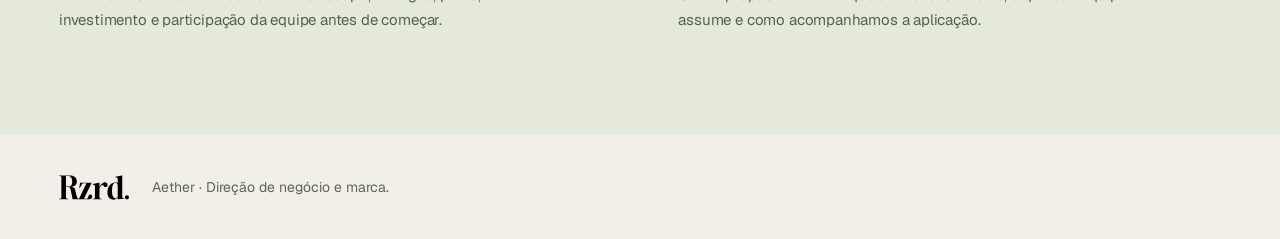
==== commit 2660e0d9: "Aether: rodada de diagramação em sete pontos Peça com o texto maior em duas linhas; fechamento do to" ====
--- a/aether/index.html
+++ b/aether/index.html
@@ -25,7 +25,7 @@
 
 
 <link href="css/aether.css?v=10" rel="stylesheet"/>
-<link href="css/aether-p.css?v=5" rel="stylesheet"/>
+<link href="css/aether-p.css?v=8" rel="stylesheet"/>
 </head>
 <body>
 <a class="skip" href="#principal">Pular para o conteúdo</a>
@@ -193,6 +193,6 @@
 <dialog aria-labelledby="method-dialog-title" class="method-dialog" id="method-dialog"><div class="dialog-toolbar"><strong id="method-dialog-title">Aether · Instrumentos para decidir</strong><button class="dialog-close" id="close-method" type="button">Fechar</button></div><iframe class="method-frame" id="method-frame" data-src="instrumentos.html" title="Instrumentos do Aether: Atratividade de Clientes, Cartografia Estratégica, Mecânica de Valor e Coerência da Promessa"></iframe></dialog>
 
 <script src="js/aether.js?v=10"></script>
-<script src="js/aether-p.js?v=3"></script>
+<script src="js/aether-p.js?v=5"></script>
 </body>
 </html>
--- a/aether/css/aether-p.css
+++ b/aether/css/aether-p.css
@@ -141,3 +141,100 @@
 /* foco visível para quem navega pelo teclado */
 a:focus-visible,button:focus-visible,summary:focus-visible,input:focus-visible,textarea:focus-visible{outline:2px solid #526d31;outline-offset:3px}
 @media (max-width:640px){.founder-top{grid-template-columns:minmax(0,.9fr) minmax(0,1fr)!important;gap:16px!important}}
+
+/* =====================================================================
+   Rodada de diagramação (7 pontos)
+   ===================================================================== */
+
+/* 1 · A peça: texto maior, em duas linhas largas */
+.a54-exhibit-copy h3{font-size:clamp(40px,min(5.3vw,10svh),96px)!important;line-height:.98!important;letter-spacing:-.06em!important;max-width:9.6em!important;margin-bottom:clamp(20px,2vw,30px)!important}
+.a54-exhibit-copy p{font-size:clamp(17px,1.45vw,23px)!important;line-height:1.5!important;max-width:24ch!important;color:#E9EEE2!important}
+@media (min-width:901px){.a54-exhibit-copy{justify-content:center!important;padding-bottom:2vw}}
+
+/* 2 · Fechamento do topo: frase à esquerda, Negócio. Oferta. Marca. acendendo em sequência */
+.hero-fit{display:grid!important;grid-template-columns:minmax(0,1fr) auto;align-items:end;gap:clamp(24px,4vw,80px);border-top:1px solid var(--line);padding-block:clamp(22px,2.6vw,34px)!important}
+.hero-fit>span:first-child{font-size:clamp(16px,1.2vw,19px)!important;line-height:1.5;color:#4F584D!important;max-width:34em}
+.hero-fit>span:last-child{display:flex!important;gap:.32em;font-size:clamp(26px,2.6vw,44px)!important;font-weight:500;letter-spacing:-.045em;line-height:1;color:#B7BFAE!important}
+.hero-fit .hf-w{transition:color .9s var(--p-ease)}
+.hero-fit .hf-w.on{color:var(--green)}
+@media (max-width:900px){.hero-fit{grid-template-columns:1fr}.hero-fit>span:last-child{display:flex!important}}
+
+/* 3 · As duas perguntas alinhadas pelo topo, com a mesma estrutura */
+.a54-other-possibilities{align-items:start!important;column-gap:clamp(40px,8vw,160px)!important}
+.a54-other-possibilities article+article{margin-top:0!important}
+.a54-other-possibilities article{border-top:1px solid #CFD3C6;padding-top:clamp(22px,2.4vw,34px)}
+.a54-other-possibilities h3{max-width:12ch}
+
+/* 4 · Uma direção → o trabalho que ela exige: causa e consequência, de cima para baixo */
+.a54-project-ink{display:none!important}
+.a54-project-grid{display:block!important;padding-block:0!important}
+.a54-project-left,.a54-project-right{display:grid!important;grid-template-columns:minmax(0,1.05fr) minmax(0,1fr);column-gap:clamp(32px,6vw,120px);align-items:end;position:relative;padding-block:clamp(56px,7vw,110px)}
+.a54-project-left>h2,.a54-project-right>h3{grid-row:1/span 2;margin:0!important;align-self:end}
+.a54-project-left>p,.a54-project-right>p{grid-column:2}
+.a54-project-right{color:#F2F0E6}
+.a54-project-right::before{content:"";position:absolute;inset:0 calc(50% - 50vw);background:#19372B;z-index:-1}
+.a54-project-composition{overflow:clip}
+.a54-project-examples{border-top:1px solid currentColor;border-color:rgba(127,140,118,.35);padding-top:16px;margin-top:6px}
+.a54-project-right .a54-project-examples{border-color:rgba(242,240,230,.22)}
+/* o fio que liga a direção ao trabalho */
+.pj-link{position:absolute;left:0;bottom:calc(-1*clamp(56px,7vw,110px));height:calc(2*clamp(56px,7vw,110px));width:2px;z-index:2;pointer-events:none}
+.pj-link::before{content:"";position:absolute;inset:0;background:linear-gradient(#526d31,#C5D9AB);transform:scaleY(0);transform-origin:top;transition:transform 1.4s var(--p-ease)}
+.pj-link::after{content:"";position:absolute;left:50%;top:0;width:11px;height:11px;margin-left:-5.5px;border-radius:50%;background:#C5D9AB;box-shadow:0 0 0 6px rgba(197,217,171,.18);opacity:0;transition:top 1.4s var(--p-ease),opacity .4s}
+.a54-project-composition.p-in .pj-link::before{transform:none}
+.a54-project-composition.p-in .pj-link::after{top:100%;opacity:1}
+@media (max-width:900px){
+  .a54-project-left,.a54-project-right{grid-template-columns:1fr;row-gap:16px}
+  .a54-project-left>h2,.a54-project-right>h3{grid-row:auto}
+  .a54-project-left>p,.a54-project-right>p{grid-column:1}
+}
+
+/* 5 · Instrumentos: chamado com prévia num iPad */
+.approach-foot{display:grid!important;grid-template-columns:minmax(0,1fr) minmax(0,1.05fr)!important;gap:clamp(30px,5vw,90px)!important;align-items:center!important;max-width:none!important;margin-top:clamp(40px,5vw,72px)!important;padding:clamp(30px,4vw,64px)!important;border:0!important;border-radius:6px;background:#1B352B;color:#EEF1E6}
+.approach-foot .approach-caption{font-size:clamp(22px,2.1vw,34px)!important;line-height:1.22!important;letter-spacing:-.035em;color:#F2F0E6!important;max-width:20ch;margin:0 0 clamp(22px,2.4vw,34px)!important}
+.approach-foot .method-entry{grid-column:1;grid-row:2}
+.approach-foot .approach-caption{grid-column:1;grid-row:1;align-self:end}
+.approach-foot #open-method{display:inline-flex;align-items:center;gap:16px;padding:7px 7px 7px 24px;border-radius:99px;background:#F2F0E6;color:#17201A;text-decoration:none;font-weight:550}
+.approach-foot #open-method::after{content:"↗";display:grid;place-items:center;width:40px;height:40px;border-radius:50%;background:#1B352B;color:#F2F0E6;transition:transform .6s var(--p-ease)}
+.approach-foot #open-method:hover::after{transform:rotate(45deg)}
+.ap-preview{grid-column:2;grid-row:1/span 2;display:block;padding:clamp(8px,.8vw,12px);border:0;border-radius:clamp(22px,2vw,32px);background:#0B0C0B;box-shadow:0 0 0 2px #B9BCB6,0 0 0 3px #8E918B,0 40px 70px -30px rgba(0,0,0,.6);cursor:pointer;transform:perspective(1600px) rotateY(-8deg) rotateX(3deg);transition:transform .9s var(--p-ease)}
+.ap-preview:hover{transform:perspective(1600px) rotateY(-2deg) rotateX(1deg) translateY(-4px)}
+.ap-preview img{display:block;width:100%;height:auto;border-radius:clamp(14px,1.2vw,20px)}
+@media (max-width:900px){.approach-foot{grid-template-columns:1fr!important}.ap-preview{grid-column:1;grid-row:auto;transform:none}}
+
+/* 6 · Marcas em movimento contínuo */
+.a54-brands .a54-brand-strip.mq{display:flex!important;width:max-content;gap:clamp(56px,7vw,120px)!important;animation:mq 38s linear infinite}
+.a54-brands .mq-mask{overflow:hidden;-webkit-mask-image:linear-gradient(90deg,transparent,#000 12%,#000 88%,transparent);mask-image:linear-gradient(90deg,transparent,#000 12%,#000 88%,transparent);padding-block:10px}
+.a54-brands .mq-mask:hover .a54-brand-strip{animation-play-state:paused}
+.a54-brands .a54-brand-strip.mq>*{flex:0 0 auto}
+@keyframes mq{to{transform:translateX(-50%)}}
+@media (prefers-reduced-motion:reduce){.a54-brands .a54-brand-strip.mq{animation:none;flex-wrap:wrap;width:auto;justify-content:center}}
+
+/* 7 · Fundadores em carrossel: foto grande, texto ao lado */
+.founders.fx{display:block!important;position:relative;margin-top:clamp(40px,5vw,72px)!important}
+.fx-tabs{display:flex;gap:6px;margin-bottom:clamp(26px,3vw,40px)}
+.fx-tabs button{position:relative;overflow:hidden;border:1px solid #CFD3C6;background:transparent;border-radius:99px;padding:11px 20px;font:500 15px/1 inherit;color:#5B6358;cursor:pointer;transition:color .4s,border-color .4s,background .4s}
+.fx-tabs button[aria-selected="true"]{color:#17201A;border-color:#17201A;background:#fff}
+.fx-tabs button i{position:absolute;left:0;bottom:0;height:2px;width:100%;background:#526d31;transform:scaleX(0);transform-origin:left}
+.fx-tabs button[aria-selected="true"] i{animation:fx-bar var(--fx,8s) linear forwards}
+.founders.fx.paused .fx-tabs button i{animation-play-state:paused}
+@keyframes fx-bar{to{transform:scaleX(1)}}
+.fx-stage{display:grid}
+.founders.fx .founder{grid-area:1/1;display:grid!important;grid-template-columns:minmax(0,.82fr) minmax(0,1fr);grid-template-rows:auto auto auto 1fr;column-gap:clamp(32px,5vw,96px);opacity:0;visibility:hidden;transition:opacity .9s var(--p-ease),visibility 0s .9s}
+.founders.fx .founder.on{opacity:1;visibility:visible;transition:opacity .9s var(--p-ease)}
+.founders.fx .founder-top{display:contents!important}
+.founders.fx .founder-top .portrait{grid-column:1;grid-row:1/span 4;width:100%!important;height:auto!important;aspect-ratio:4/4.6!important;object-position:center 22%!important;border-radius:4px;filter:none!important;transform:scale(1.04);transition:transform 1.8s var(--p-ease)}
+.founders.fx .founder.on .portrait{transform:none}
+.founders.fx .founder-top>div{grid-column:2;grid-row:1;align-self:end}
+.founders.fx .founder h3{font-size:clamp(40px,4.6vw,76px)!important;line-height:.98!important}
+.founders.fx .founder-role{font-size:clamp(16px,1.25vw,19px)!important;margin-top:12px!important}
+.founders.fx .founder-practice{grid-column:2;grid-row:2;font-size:clamp(18px,1.5vw,23px)!important;line-height:1.5!important;max-width:34ch!important;margin-top:clamp(22px,2.4vw,34px)!important}
+.founders.fx .founder-history{grid-column:2;grid-row:3;max-width:52ch}
+@media (max-width:760px){
+  .founders.fx .founder{grid-template-columns:1fr;grid-template-rows:none}
+  .founders.fx .founder-top .portrait,.founders.fx .founder-top>div,.founders.fx .founder-practice,.founders.fx .founder-history{grid-column:1;grid-row:auto}
+  .founders.fx .founder-top .portrait{aspect-ratio:4/4.2!important;margin-bottom:20px}
+}
+@media (prefers-reduced-motion:reduce){.founders.fx .founder,.founders.fx .portrait{transition:none!important}.pj-link::before,.pj-link::after{transition:none!important}}
+
+.founders.fx .founder-role{max-width:none!important}
+@media (max-width:900px){.pj-link{display:none}}
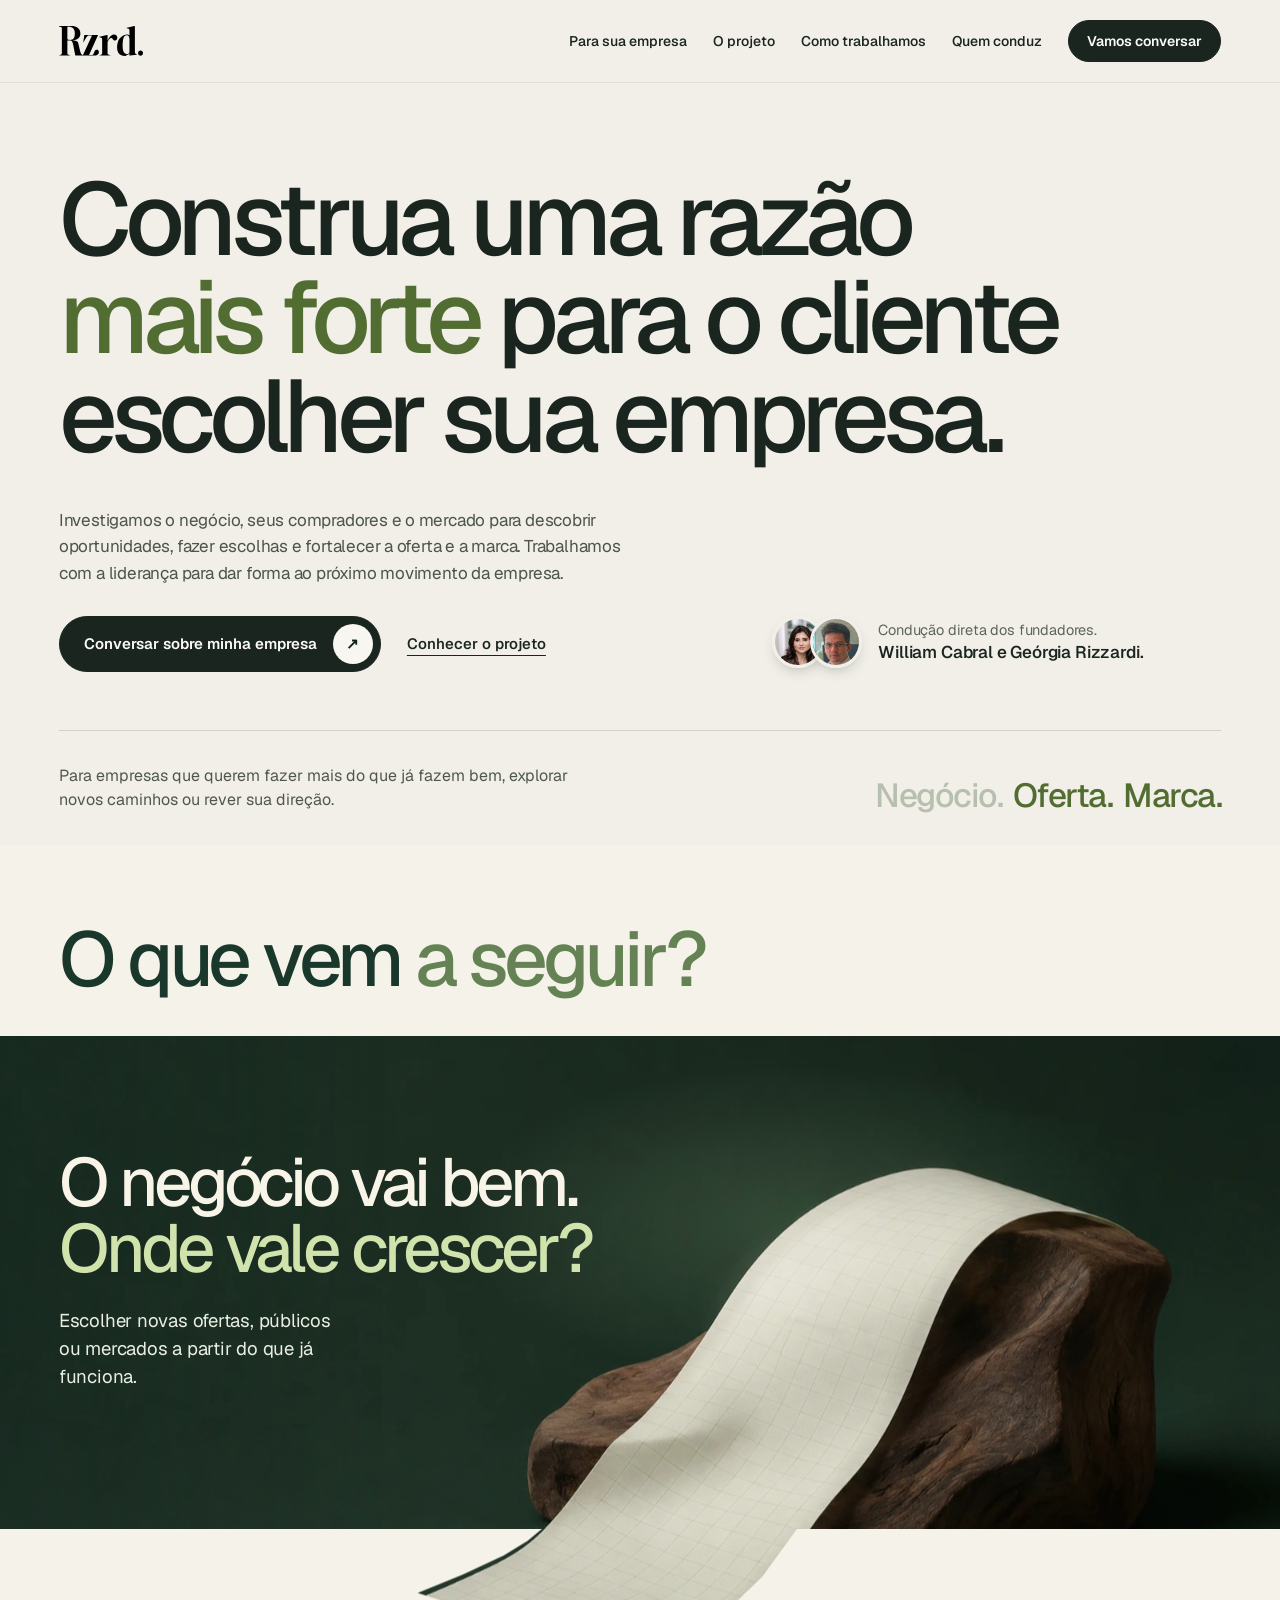
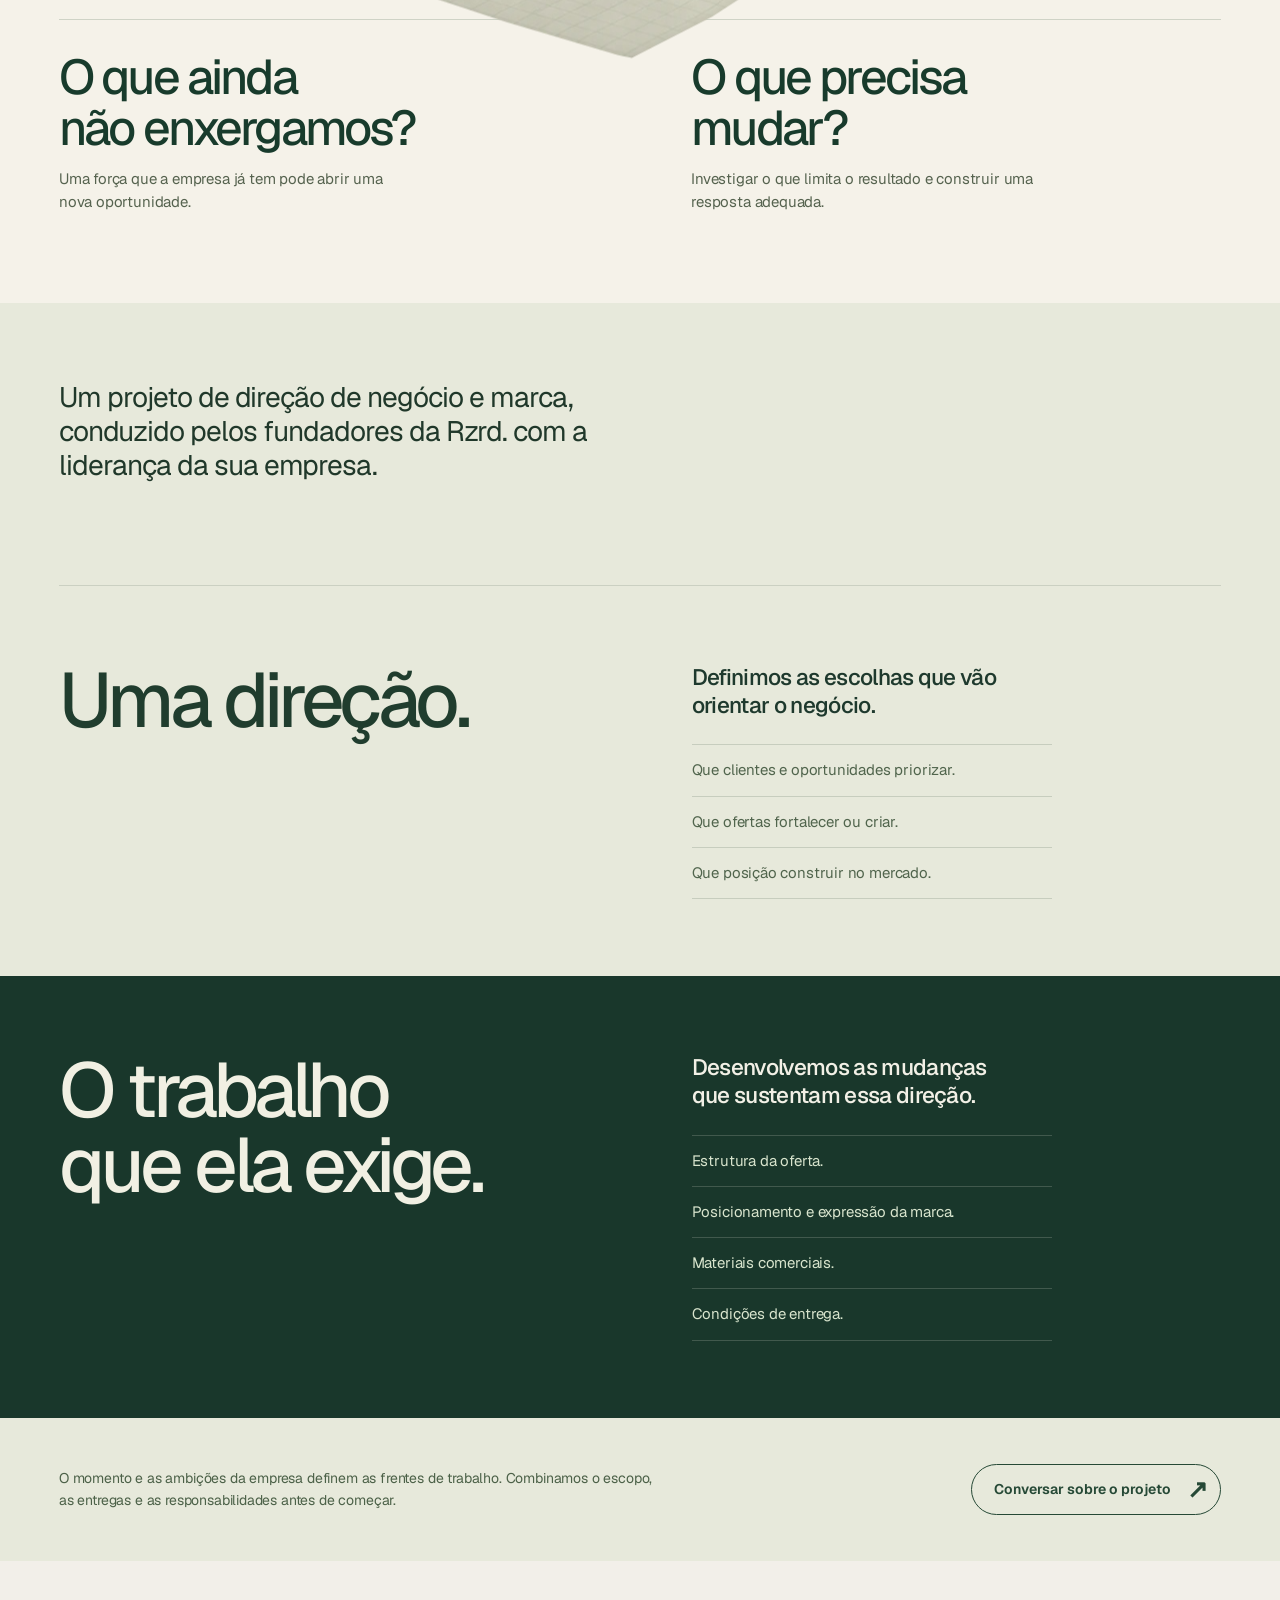
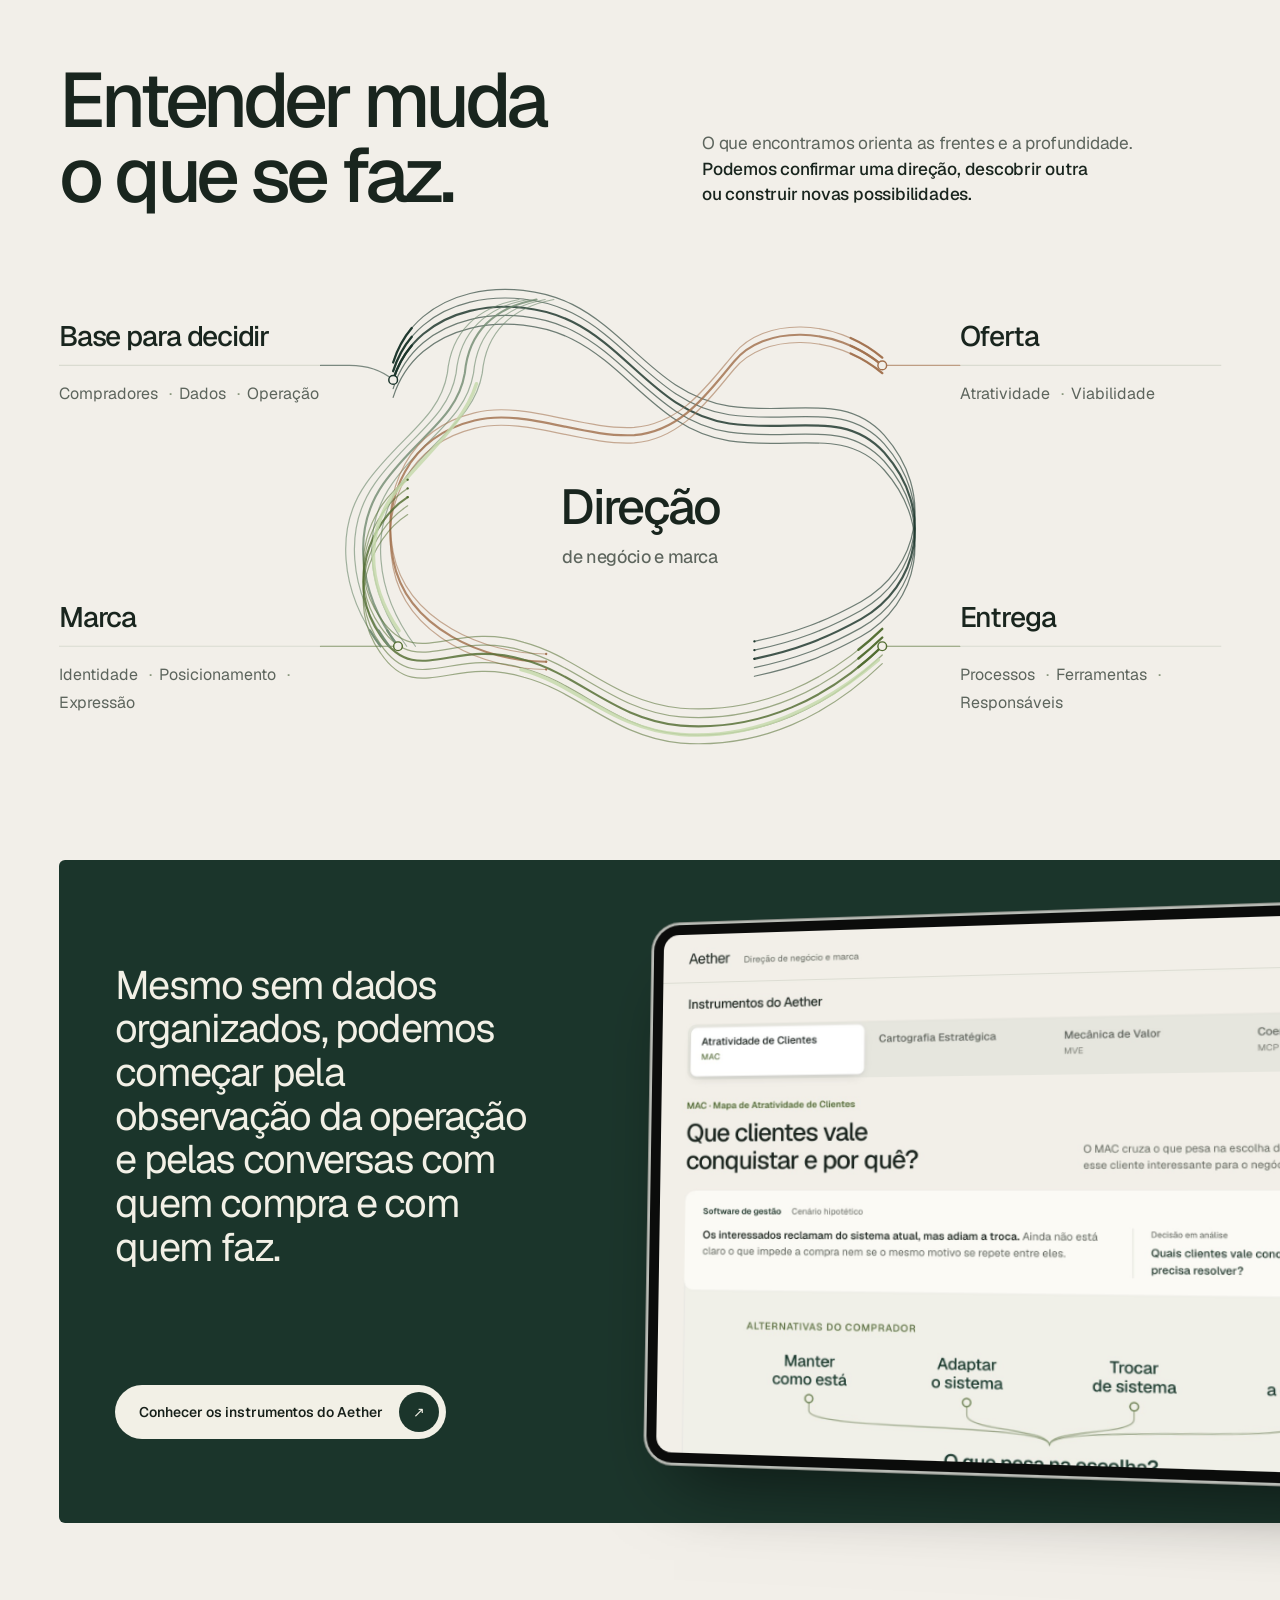
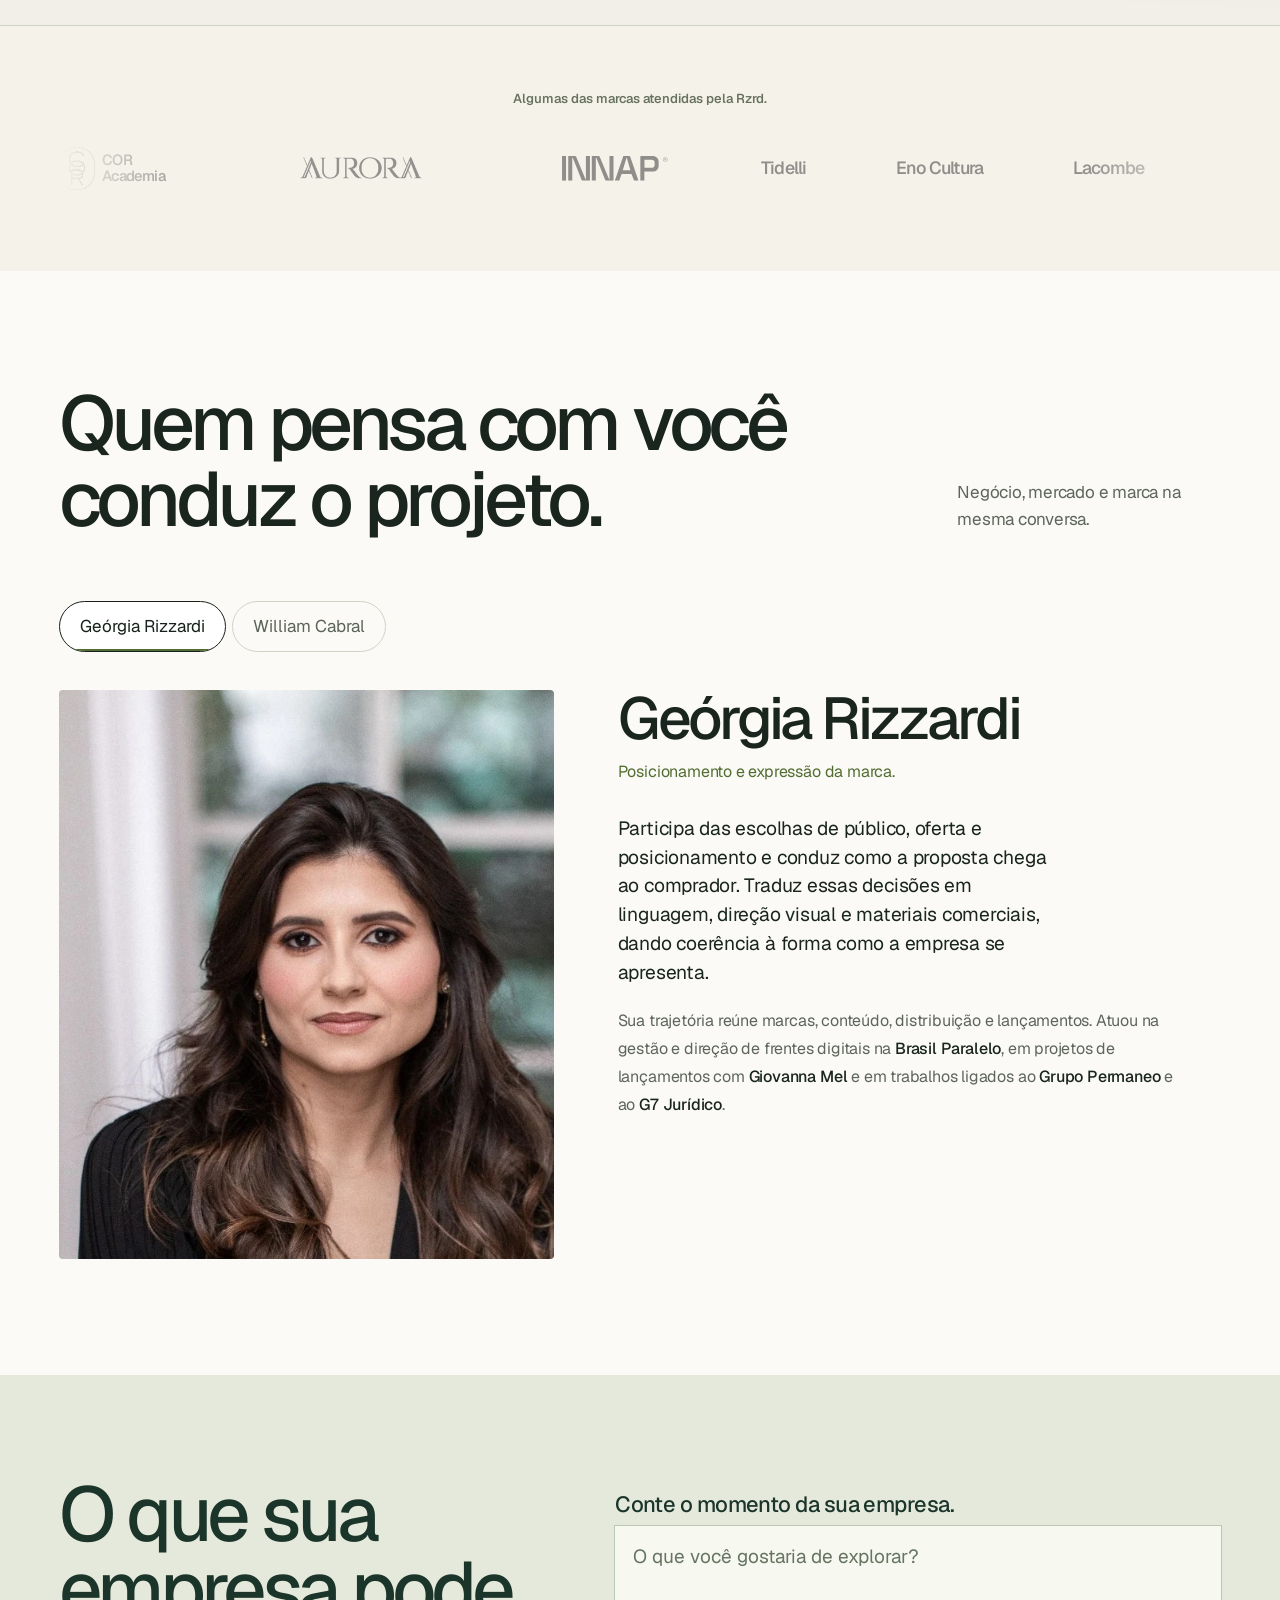
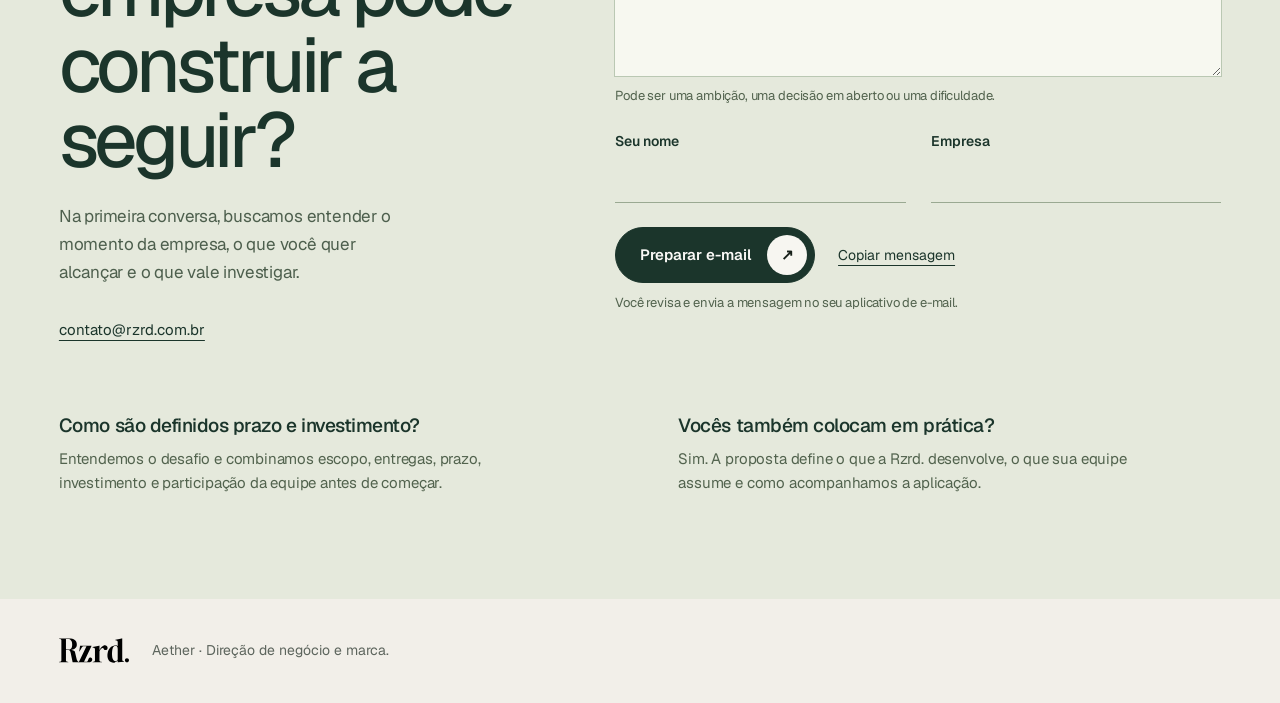
==== commit 9fe455ef: "Aether: peça em 3D real (WebGL), projeto rediagramado, instrumentos com o iPad saindo da tela e diag" ====
--- a/aether/index.html
+++ b/aether/index.html
@@ -25,7 +25,7 @@
 
 
 <link href="css/aether.css?v=10" rel="stylesheet"/>
-<link href="css/aether-p.css?v=8" rel="stylesheet"/>
+<link href="css/aether-p.css?v=14" rel="stylesheet"/>
 </head>
 <body>
 <a class="skip" href="#principal">Pular para o conteúdo</a>
@@ -193,6 +193,6 @@
 <dialog aria-labelledby="method-dialog-title" class="method-dialog" id="method-dialog"><div class="dialog-toolbar"><strong id="method-dialog-title">Aether · Instrumentos para decidir</strong><button class="dialog-close" id="close-method" type="button">Fechar</button></div><iframe class="method-frame" id="method-frame" data-src="instrumentos.html" title="Instrumentos do Aether: Atratividade de Clientes, Cartografia Estratégica, Mecânica de Valor e Coerência da Promessa"></iframe></dialog>
 
 <script src="js/aether.js?v=10"></script>
-<script src="js/aether-p.js?v=5"></script>
+<script src="js/aether-p.js?v=10"></script>
 </body>
 </html>
--- a/aether/css/aether-p.css
+++ b/aether/css/aether-p.css
@@ -238,3 +238,47 @@
 
 .founders.fx .founder-role{max-width:none!important}
 @media (max-width:900px){.pj-link{display:none}}
+
+/* =====================================================================
+   Uma direção / O trabalho que ela exige — diagramação revista:
+   título e texto alinhados pelo topo, frase de abertura em destaque,
+   exemplos como lista com linhas finas, sem o fio
+   ===================================================================== */
+.pj-link{display:none!important}
+.a54-project-intro{padding-bottom:clamp(36px,4vw,64px)!important}
+.a54-project-definition{font-size:clamp(22px,2.2vw,36px)!important;line-height:1.22!important;letter-spacing:-.035em!important;max-width:28ch!important;color:#20382A!important}
+.a54-project-left,.a54-project-right{align-items:start!important;padding-block:clamp(52px,6vw,96px)!important;border-top:1px solid rgba(32,56,42,.14)}
+.a54-project-right{border-top:0}
+.a54-project-left>h2,.a54-project-right>h3{grid-row:1/span 2!important;align-self:start!important}
+.a54-project-action{font-size:clamp(20px,1.75vw,28px)!important;line-height:1.25!important;letter-spacing:-.03em!important;margin:0 0 clamp(18px,2vw,26px)!important;max-width:22ch}
+.a54-project-examples{border:0!important;padding:0!important;margin:0!important;font-size:clamp(15px,1.15vw,18px)!important}
+.a54-project-examples .pj-item{display:block;padding:13px 0;border-top:1px solid rgba(32,56,42,.16)}
+.a54-project-right .a54-project-examples .pj-item{border-color:rgba(242,240,230,.18)}
+.a54-project-examples .pj-item:last-child{border-bottom:1px solid rgba(32,56,42,.16)}
+.a54-project-right .a54-project-examples .pj-item:last-child{border-bottom-color:rgba(242,240,230,.18)}
+.a54-project-examples br{display:none}
+
+/* a peça em WebGL: o canvas ocupa o lugar da foto; sem a inclinação de CSS por cima */
+.a54-exhibit.gl .a54-art{transform:translate3d(0,var(--py),0)!important}
+.a54-exhibit canvas.a54-art{display:block;height:auto;aspect-ratio:1672/941}
+
+/* =====================================================================
+   Instrumentos: o iPad sai pela borda da tela, texto maior
+   ===================================================================== */
+#abordagem{overflow-x:clip}
+@media (min-width:901px){
+  .approach-foot{position:relative;grid-template-columns:minmax(0,.8fr) minmax(0,1.2fr)!important;border-radius:6px 0 0 6px!important;margin-right:calc(-1*var(--pad) - max(0px,(100vw - var(--max))/2))!important;padding:clamp(44px,5vw,88px) 0 clamp(44px,5vw,88px) clamp(36px,4.4vw,80px)!important;overflow:visible}
+  .approach-foot .approach-caption{font-size:clamp(30px,3.1vw,54px)!important;line-height:1.1!important;letter-spacing:-.045em!important;max-width:16ch!important}
+  .ap-preview{width:118%;justify-self:start;margin-right:-30%;transform:perspective(2000px) rotateY(-14deg) rotateX(4deg) translateX(4%)!important;transform-origin:left center}
+  .ap-preview:hover{transform:perspective(2000px) rotateY(-9deg) rotateX(2deg) translateX(2%)!important}
+}
+
+/* assinatura dos fundadores presa ao bloco de ação: fotos sobrepostas, na altura dos botões */
+.hero-bottom{align-items:end!important}
+.hero-people{display:flex!important;align-items:center;gap:16px;padding:0!important;margin:0 0 4px!important;font-size:14.5px!important;line-height:1.35!important;color:var(--muted)}
+.hero-people .hp-faces{display:flex;flex:0 0 auto}
+.hero-people .hp-faces img{width:52px;height:52px;border-radius:50%;object-fit:cover;object-position:center 22%;border:3px solid var(--paper);box-shadow:0 6px 16px -8px rgba(20,35,25,.45)}
+.hero-people .hp-faces img+img{margin-left:-14px}
+.hero-people .hp-text strong{display:block;font-size:17px!important;margin-top:2px!important}
+@media (max-width:900px){.hero-people{margin-top:26px!important}}
+@media (max-width:900px){.hero-fit>span:last-child{flex-wrap:wrap;font-size:clamp(24px,7.4vw,34px)!important}}
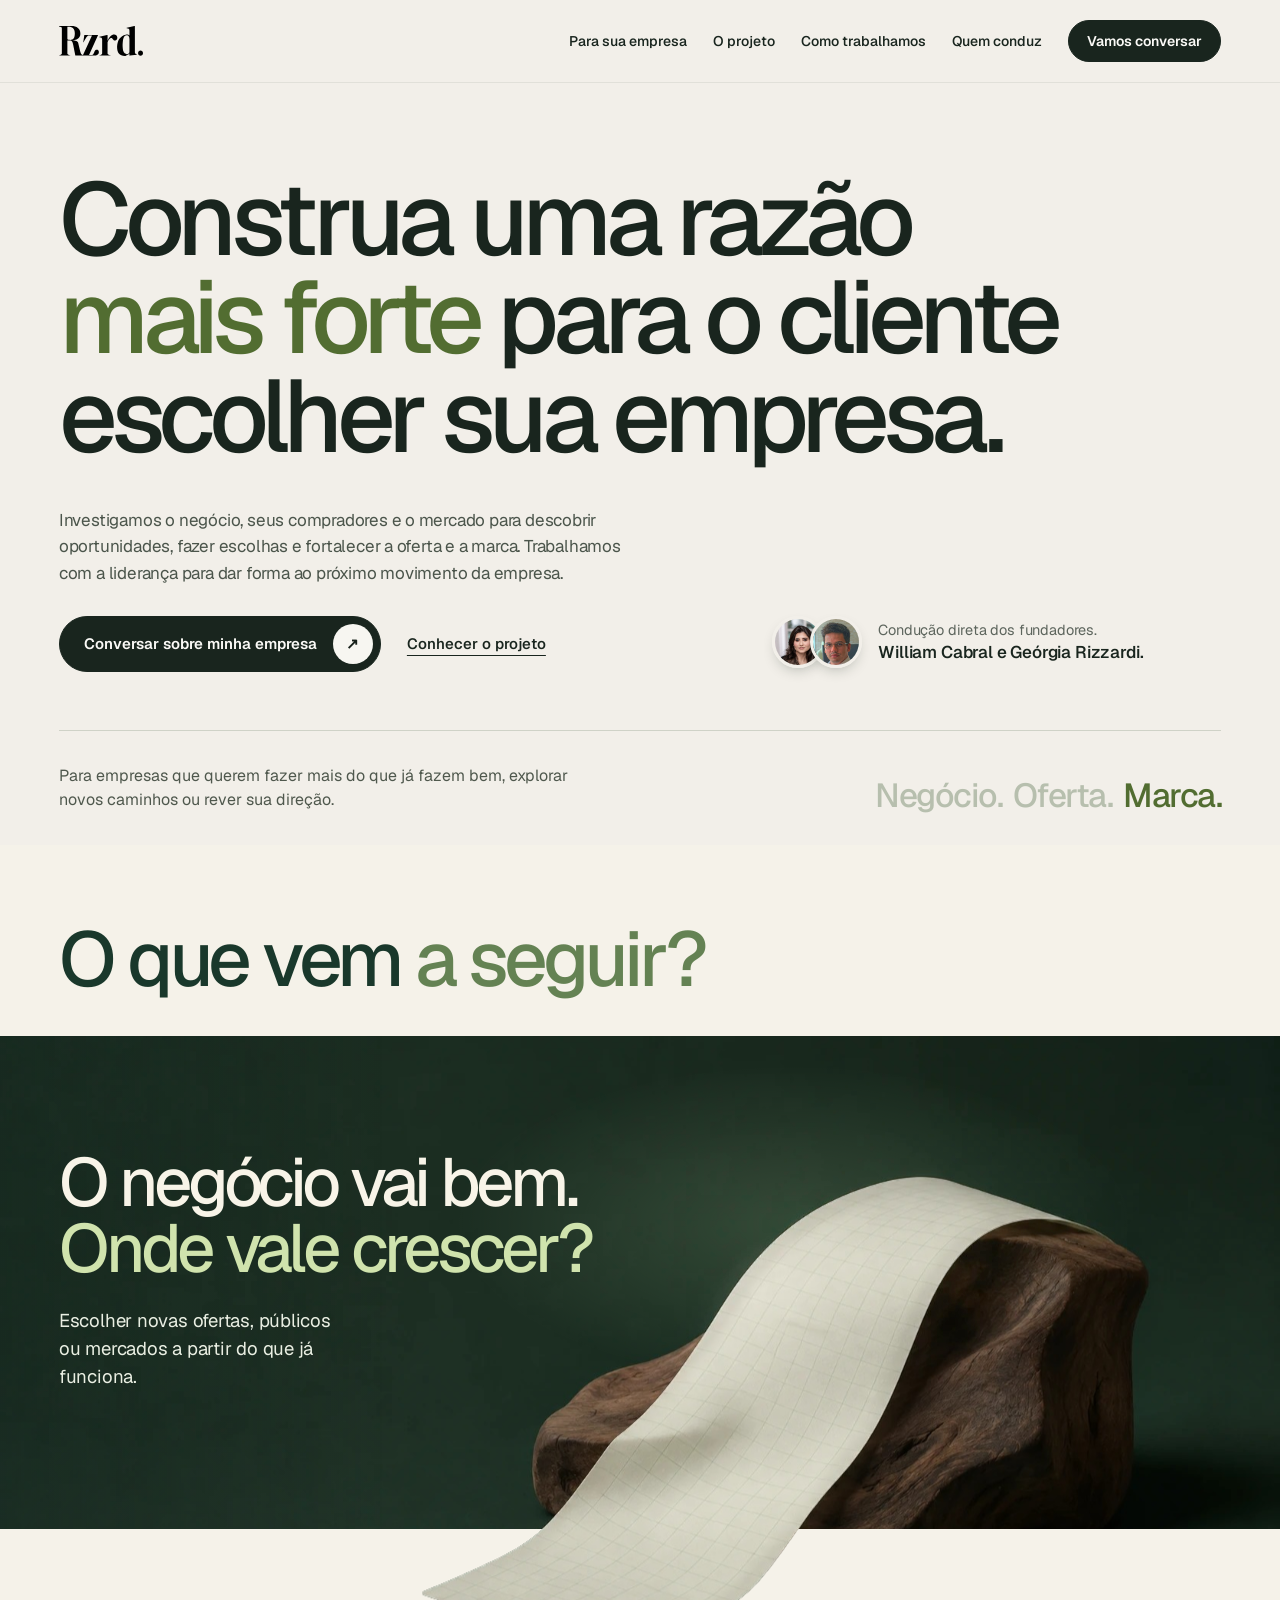
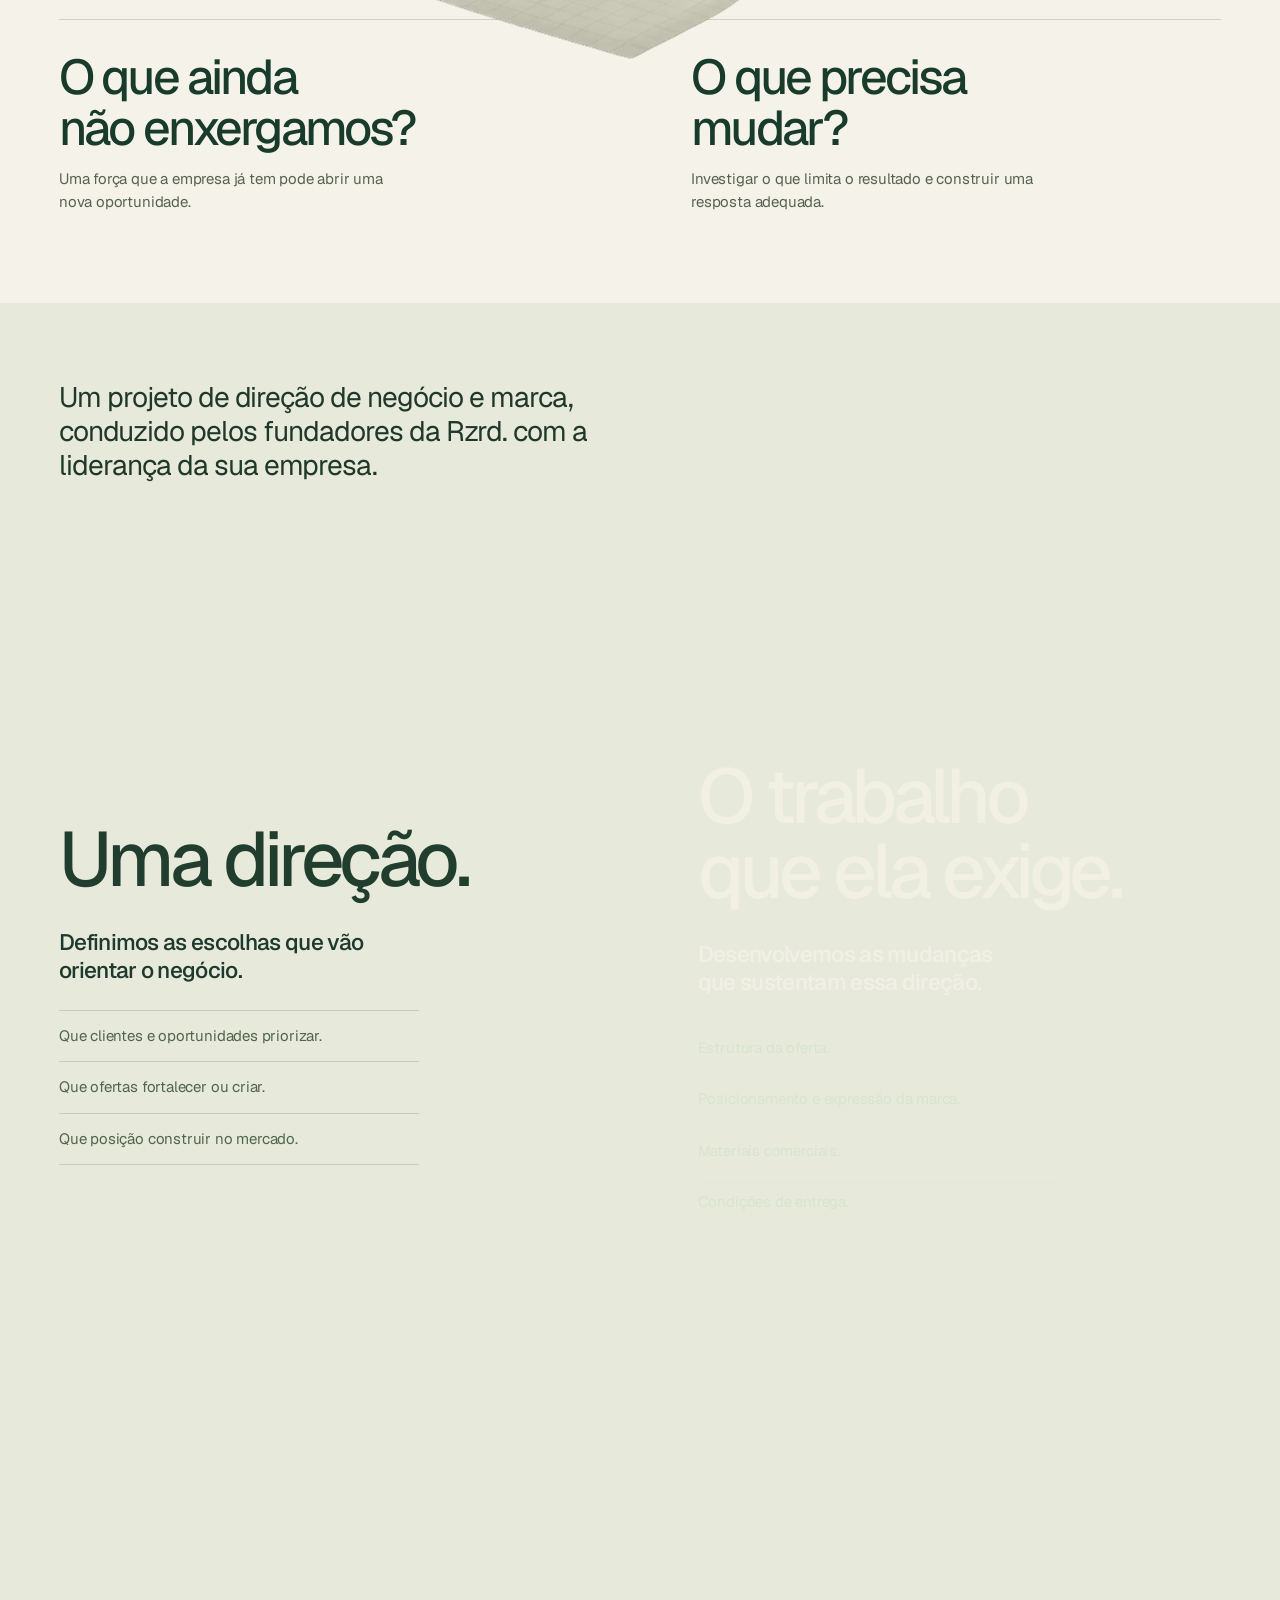
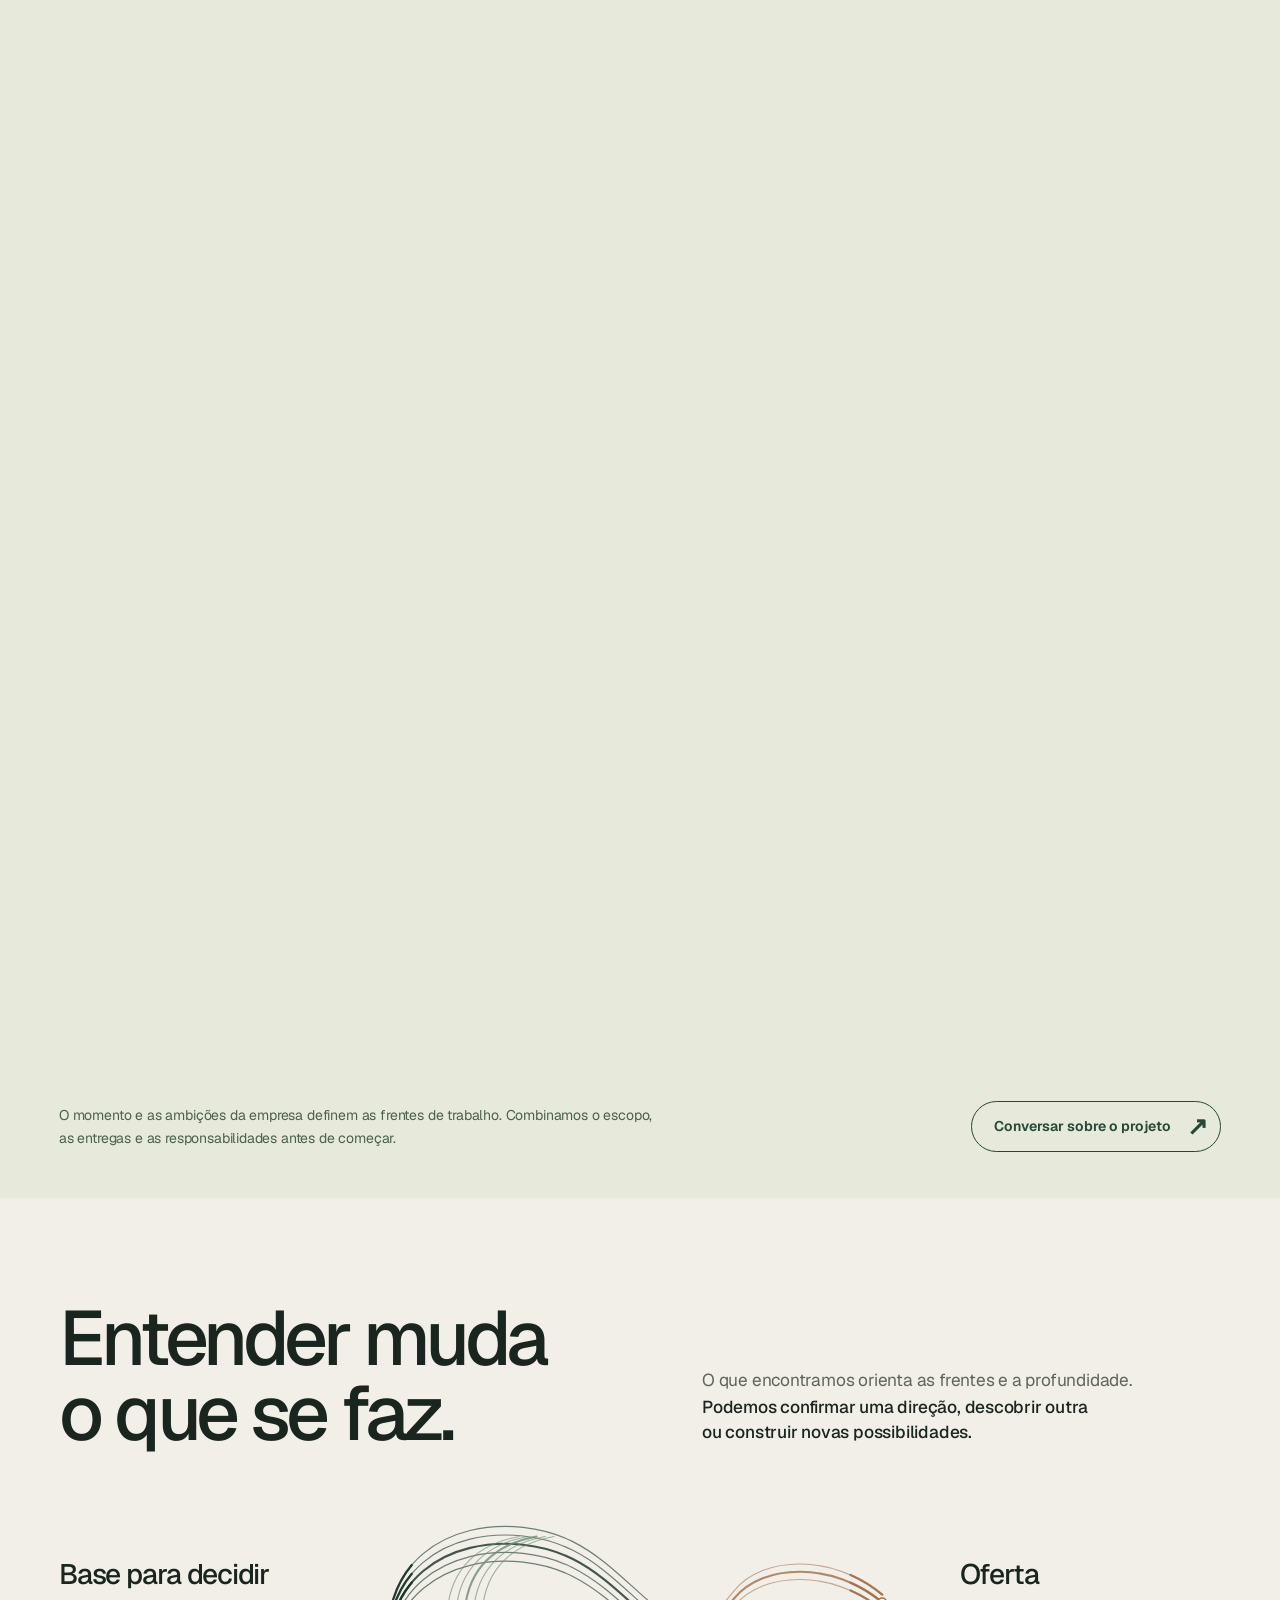
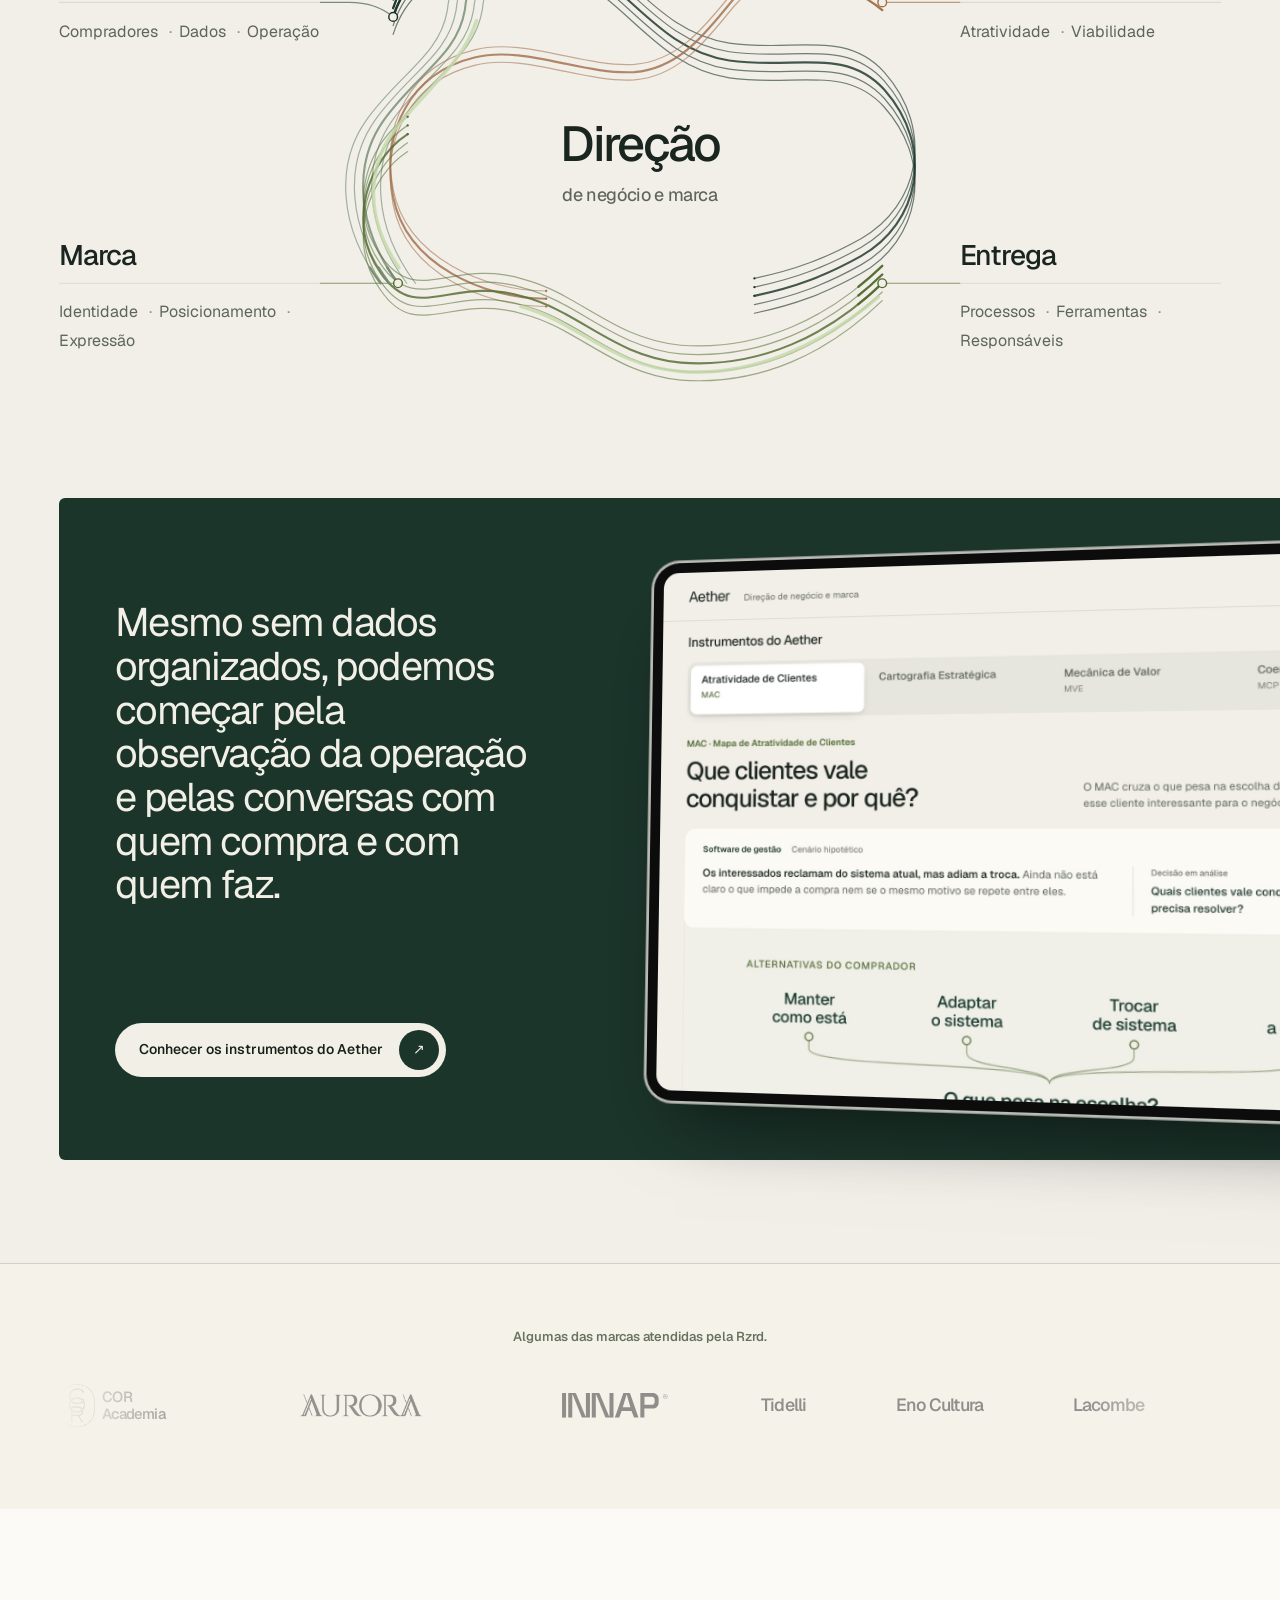
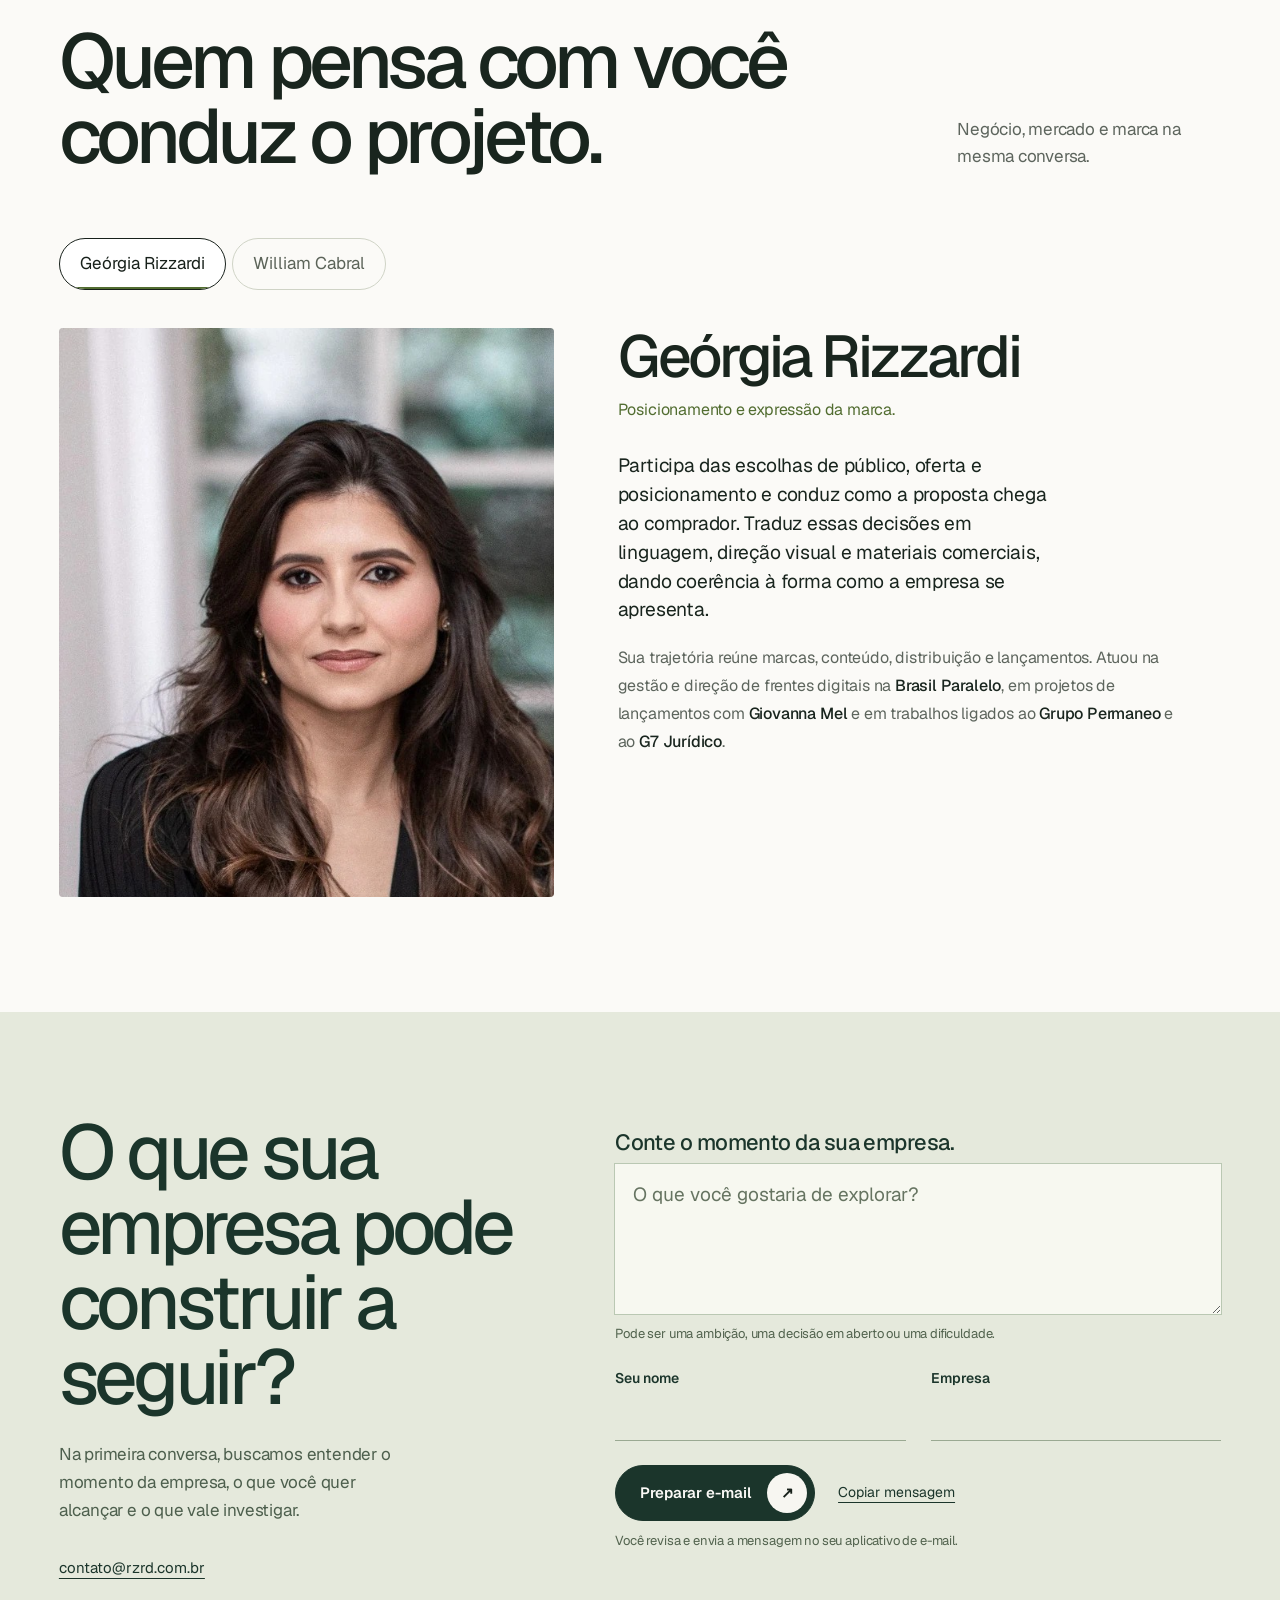
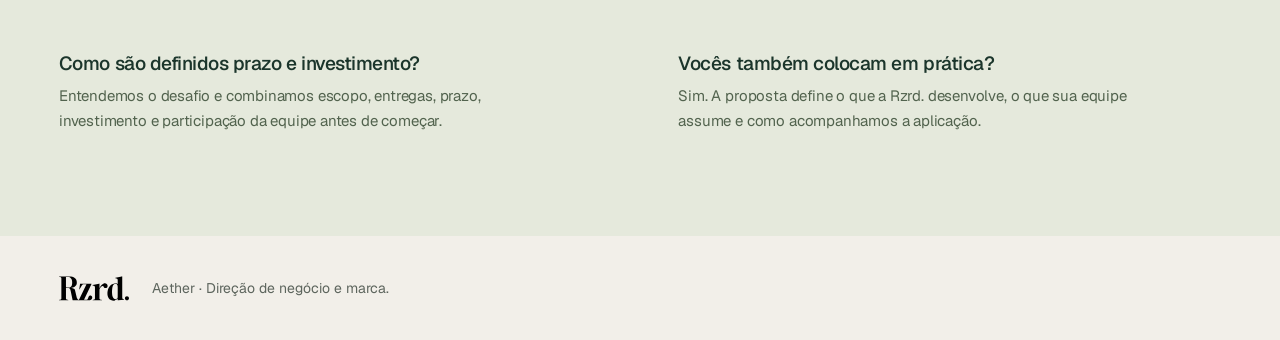
==== commit be5d3368: "Aether: 'Uma direção → O trabalho que ela exige' vira cena fixa com diagonal que avança na rolagem e" ====
--- a/aether/index.html
+++ b/aether/index.html
@@ -25,7 +25,7 @@
 
 
 <link href="css/aether.css?v=10" rel="stylesheet"/>
-<link href="css/aether-p.css?v=14" rel="stylesheet"/>
+<link href="css/aether-p.css?v=17" rel="stylesheet"/>
 </head>
 <body>
 <a class="skip" href="#principal">Pular para o conteúdo</a>
@@ -193,6 +193,6 @@
 <dialog aria-labelledby="method-dialog-title" class="method-dialog" id="method-dialog"><div class="dialog-toolbar"><strong id="method-dialog-title">Aether · Instrumentos para decidir</strong><button class="dialog-close" id="close-method" type="button">Fechar</button></div><iframe class="method-frame" id="method-frame" data-src="instrumentos.html" title="Instrumentos do Aether: Atratividade de Clientes, Cartografia Estratégica, Mecânica de Valor e Coerência da Promessa"></iframe></dialog>
 
 <script src="js/aether.js?v=10"></script>
-<script src="js/aether-p.js?v=10"></script>
+<script src="js/aether-p.js?v=14"></script>
 </body>
 </html>
--- a/aether/css/aether-p.css
+++ b/aether/css/aether-p.css
@@ -282,3 +282,27 @@
 .hero-people .hp-text strong{display:block;font-size:17px!important;margin-top:2px!important}
 @media (max-width:900px){.hero-people{margin-top:26px!important}}
 @media (max-width:900px){.hero-fit>span:last-child{flex-wrap:wrap;font-size:clamp(24px,7.4vw,34px)!important}}
+/* a camada do papel que vaza usa a máscara do shader, não o contorno fixo */
+.a54-exhibit canvas.a54-paper-overflow{clip-path:inset(0 0 0 0)!important}
+
+/* =====================================================================
+   Uma direção → O trabalho que ela exige, guiado pela rolagem:
+   a seção fica fixa, o painel verde entra pela diagonal e o trabalho
+   aparece item a item
+   ===================================================================== */
+@media (min-width:901px){
+  .a54-project-composition.pj-scroll{height:230vh;overflow:visible!important;--p:0}
+  .pj-scroll .pj-stick{position:sticky;top:var(--hdr,82px);height:calc(100vh - var(--hdr,82px));overflow:hidden;display:flex;align-items:center}
+  .pj-scroll .a54-project-ink{display:block!important;position:absolute;inset:0;z-index:0;background:#19372B;transform:none!important;transition:none!important;
+    clip-path:polygon(calc(100% - 49% * var(--p)) 0,100% 0,100% 100%,calc(100% - 58% * var(--p)) 100%)!important}
+  .pj-scroll .a54-project-grid{position:relative;z-index:1;display:grid!important;grid-template-columns:1fr 1fr;column-gap:clamp(60px,9vw,180px);width:100%;align-items:center}
+  .pj-scroll .a54-project-left,.pj-scroll .a54-project-right{display:block!important;padding:0!important;border:0!important}
+  .pj-scroll .a54-project-right::before{display:none!important}
+  .pj-scroll .a54-project-left{opacity:calc(1 - .28 * var(--p))}
+  .pj-scroll .a54-project-left>h2,.pj-scroll .a54-project-right>h3{margin:0 0 clamp(22px,2.4vw,34px)!important}
+  .pj-scroll .a54-project-right>*{opacity:clamp(0,(var(--p) - .42) * 5,1);transform:translateX(calc(clamp(0,(.62 - var(--p)) * 5,1) * 50px))}
+  .pj-scroll .a54-project-right .pj-item{opacity:clamp(0,(var(--p) - .62 - var(--i,0) * .07) * 9,1);transform:translateX(calc(clamp(0,(.74 + var(--i,0) * .07 - var(--p)) * 9,1) * 28px))}
+  .pj-scroll .a54-project-right .a54-project-examples{opacity:1!important;transform:none!important}
+}
+@media (prefers-reduced-motion:reduce){.a54-project-composition.pj-scroll{height:auto!important;--p:1!important}.pj-scroll .pj-stick{position:relative;top:auto;height:auto;padding-block:90px}}
+@media (min-width:901px){.a54-project{overflow:clip!important}}
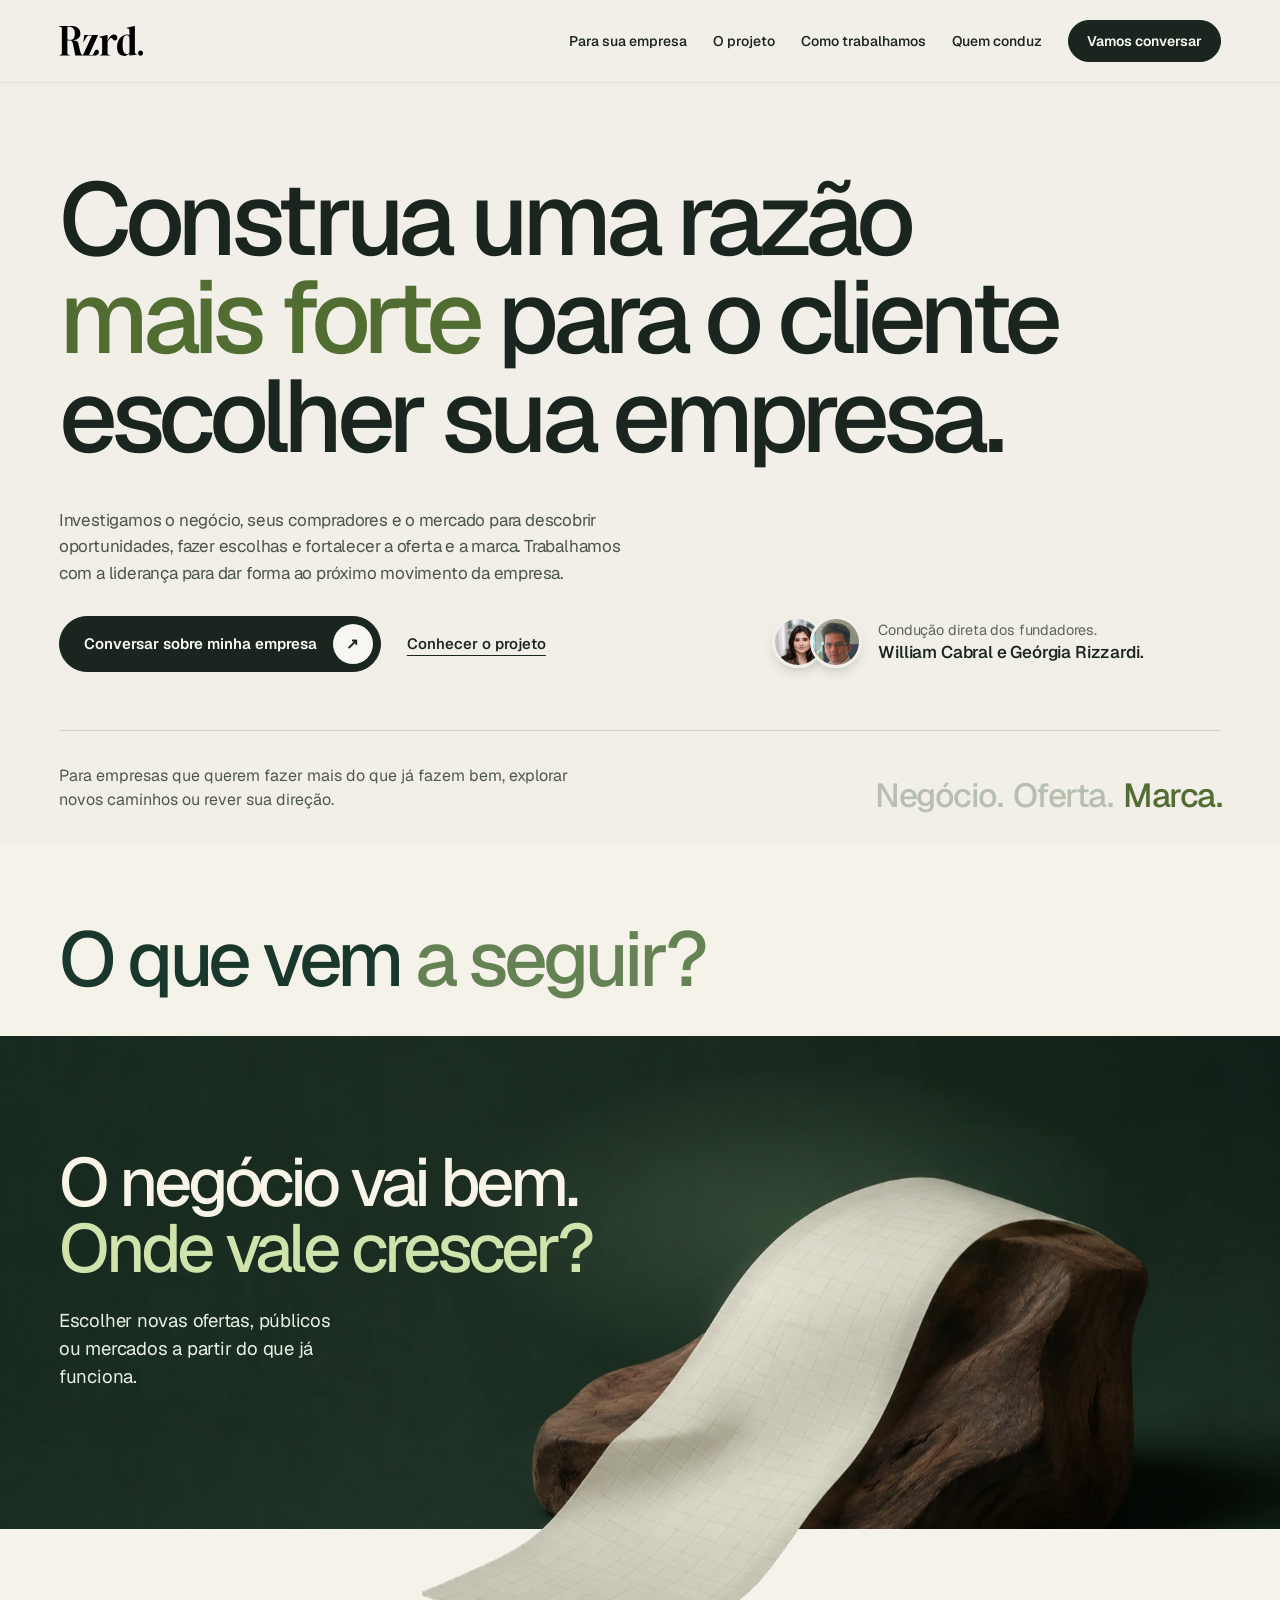
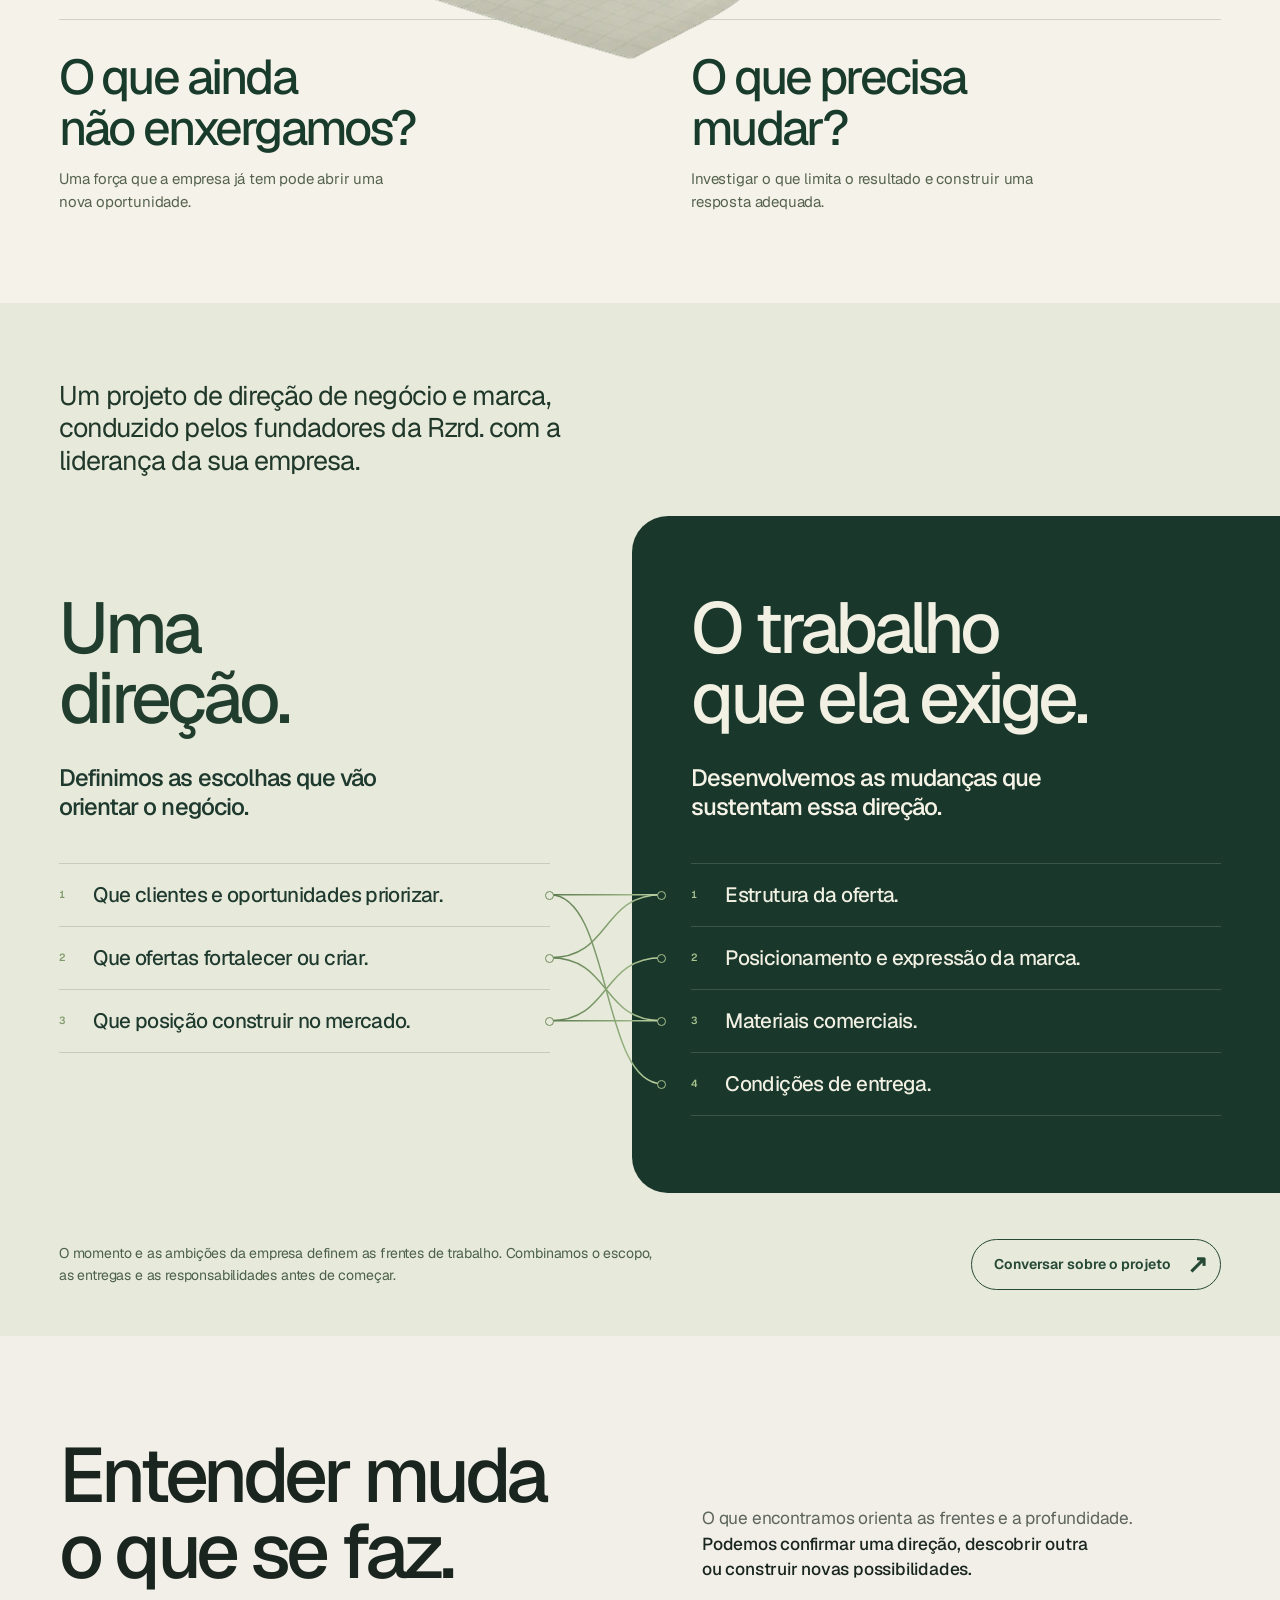
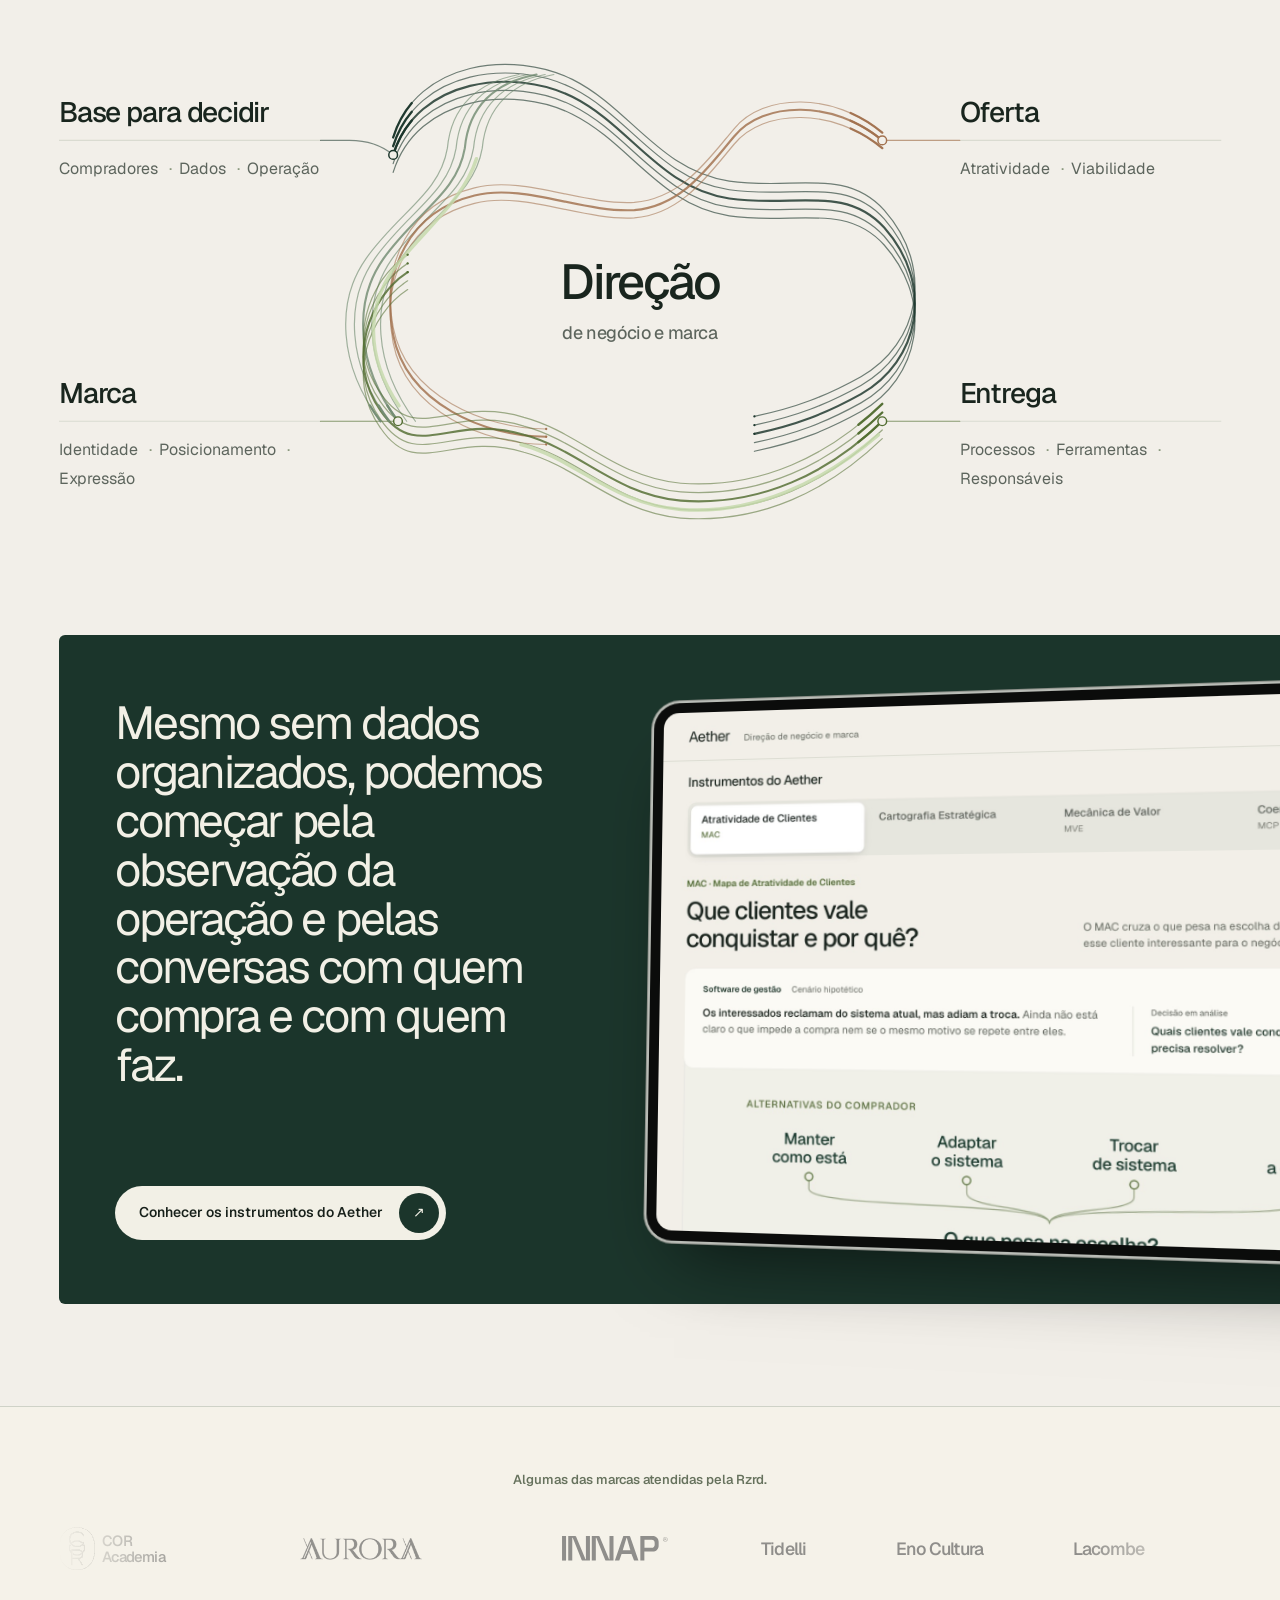
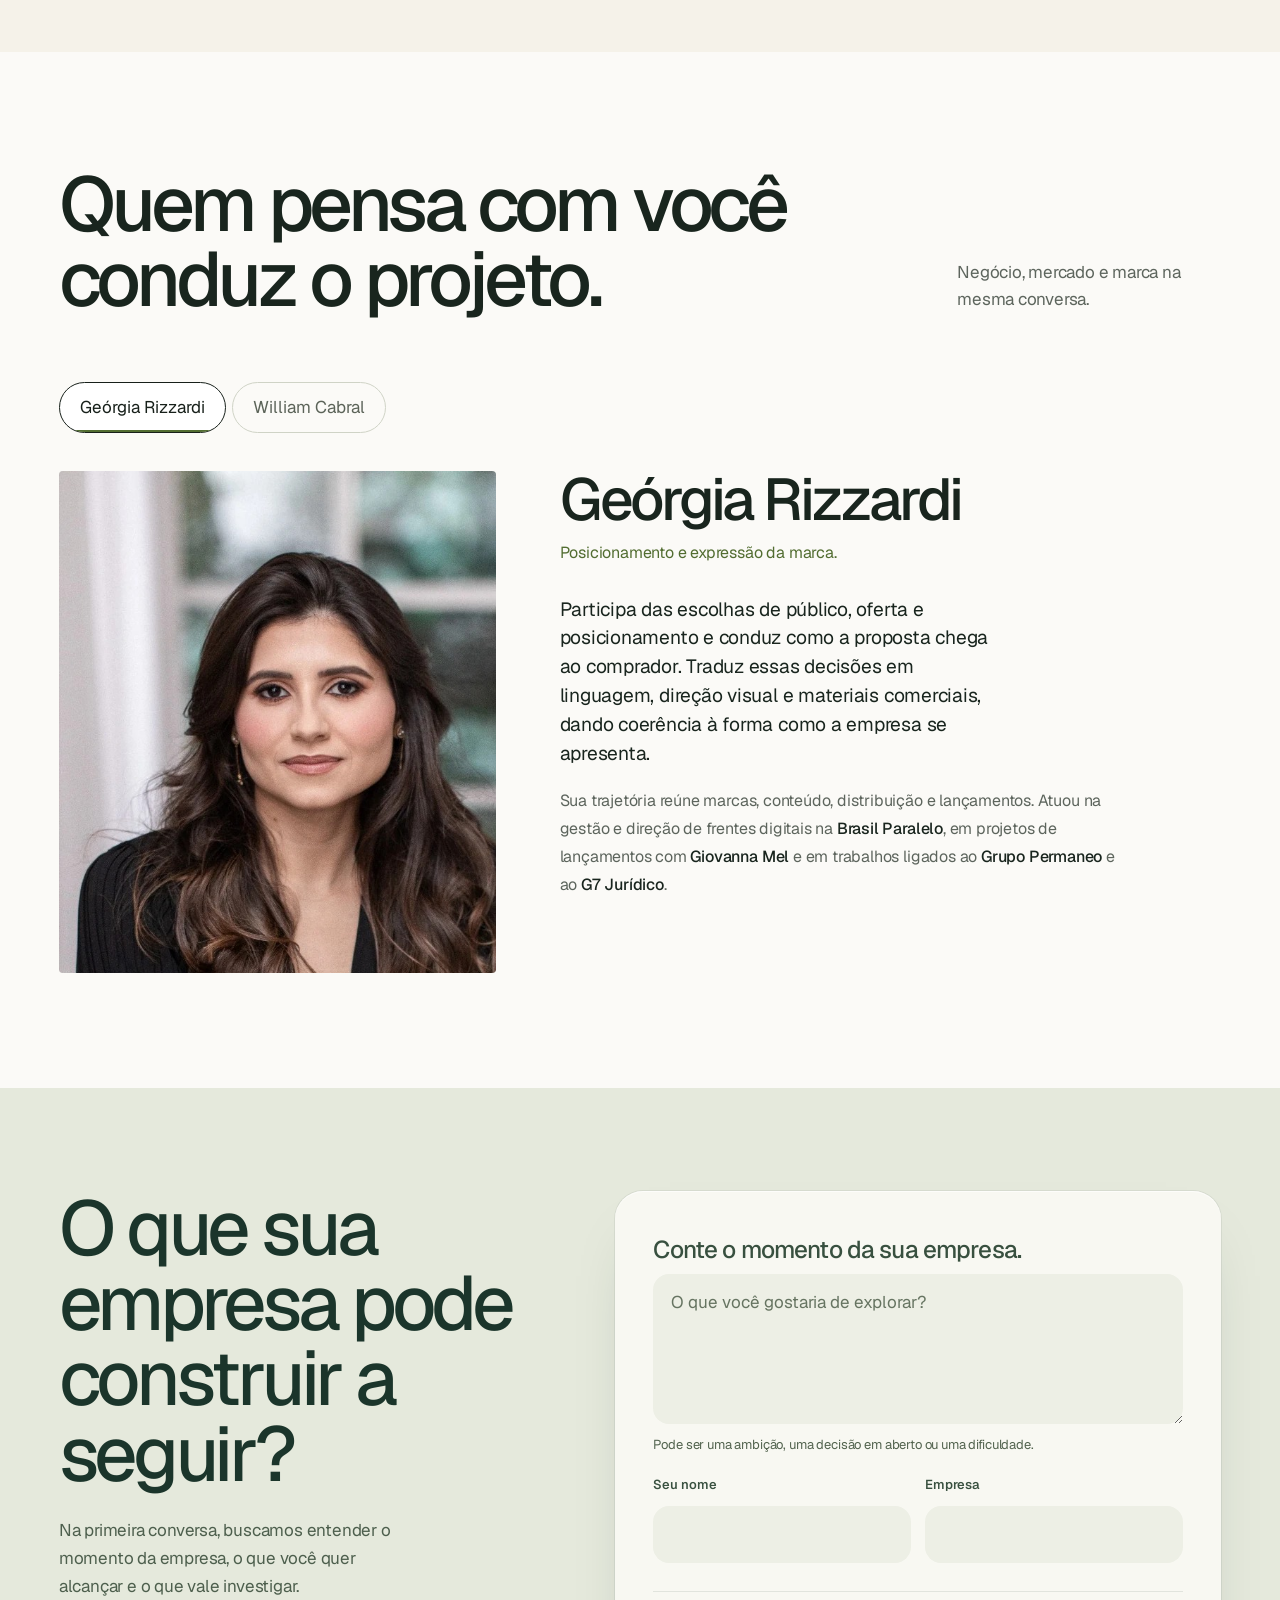
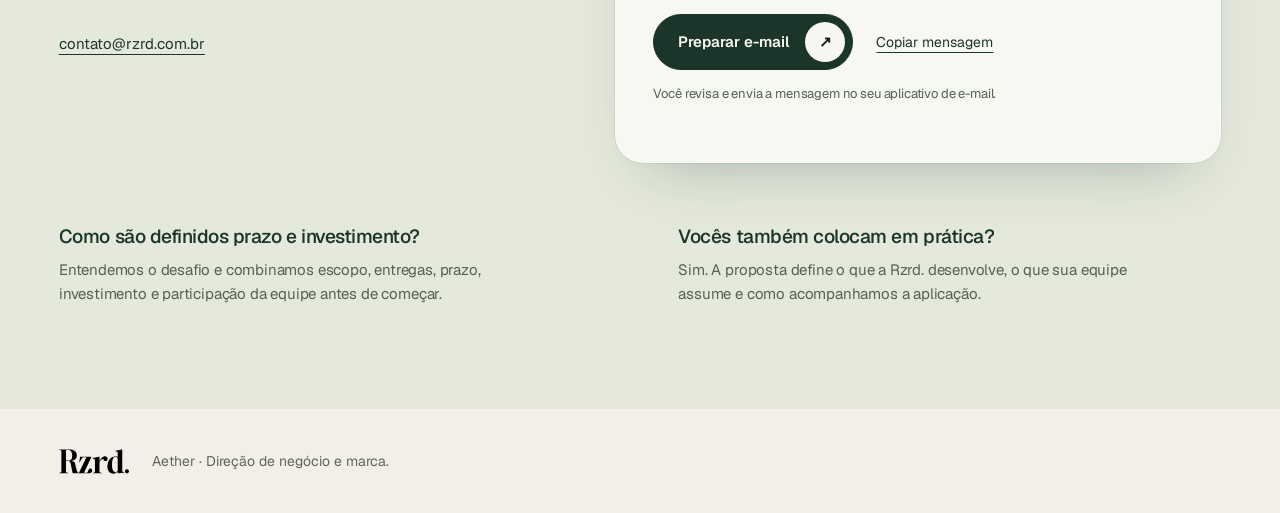
==== commit 4f670681: "Aether: 'Uma direção → O trabalho que ela exige' em tópicos grandes ligados por fios animados; frase" ====
--- a/aether/index.html
+++ b/aether/index.html
@@ -25,7 +25,7 @@
 
 
 <link href="css/aether.css?v=10" rel="stylesheet"/>
-<link href="css/aether-p.css?v=17" rel="stylesheet"/>
+<link href="css/aether-p.css?v=23" rel="stylesheet"/>
 </head>
 <body>
 <a class="skip" href="#principal">Pular para o conteúdo</a>
@@ -193,6 +193,6 @@
 <dialog aria-labelledby="method-dialog-title" class="method-dialog" id="method-dialog"><div class="dialog-toolbar"><strong id="method-dialog-title">Aether · Instrumentos para decidir</strong><button class="dialog-close" id="close-method" type="button">Fechar</button></div><iframe class="method-frame" id="method-frame" data-src="instrumentos.html" title="Instrumentos do Aether: Atratividade de Clientes, Cartografia Estratégica, Mecânica de Valor e Coerência da Promessa"></iframe></dialog>
 
 <script src="js/aether.js?v=10"></script>
-<script src="js/aether-p.js?v=14"></script>
+<script src="js/aether-p.js?v=18"></script>
 </body>
 </html>
--- a/aether/css/aether-p.css
+++ b/aether/css/aether-p.css
@@ -120,10 +120,6 @@
   .direction-art circle{animation:none!important}
 }
 
-/* O trabalho que ela exige: o painel verde entra deslizando */
-.a54-project-ink{transform:translateX(62%);transition:transform 1.5s var(--p-ease)}
-.a54-project-composition.p-in .a54-project-ink{transform:none}
-@media (prefers-reduced-motion:reduce){.a54-project-ink{transform:none!important;transition:none!important}}
 
 /* =====================================================================
    Auditoria
@@ -165,28 +161,6 @@
 .a54-other-possibilities article{border-top:1px solid #CFD3C6;padding-top:clamp(22px,2.4vw,34px)}
 .a54-other-possibilities h3{max-width:12ch}
 
-/* 4 · Uma direção → o trabalho que ela exige: causa e consequência, de cima para baixo */
-.a54-project-ink{display:none!important}
-.a54-project-grid{display:block!important;padding-block:0!important}
-.a54-project-left,.a54-project-right{display:grid!important;grid-template-columns:minmax(0,1.05fr) minmax(0,1fr);column-gap:clamp(32px,6vw,120px);align-items:end;position:relative;padding-block:clamp(56px,7vw,110px)}
-.a54-project-left>h2,.a54-project-right>h3{grid-row:1/span 2;margin:0!important;align-self:end}
-.a54-project-left>p,.a54-project-right>p{grid-column:2}
-.a54-project-right{color:#F2F0E6}
-.a54-project-right::before{content:"";position:absolute;inset:0 calc(50% - 50vw);background:#19372B;z-index:-1}
-.a54-project-composition{overflow:clip}
-.a54-project-examples{border-top:1px solid currentColor;border-color:rgba(127,140,118,.35);padding-top:16px;margin-top:6px}
-.a54-project-right .a54-project-examples{border-color:rgba(242,240,230,.22)}
-/* o fio que liga a direção ao trabalho */
-.pj-link{position:absolute;left:0;bottom:calc(-1*clamp(56px,7vw,110px));height:calc(2*clamp(56px,7vw,110px));width:2px;z-index:2;pointer-events:none}
-.pj-link::before{content:"";position:absolute;inset:0;background:linear-gradient(#526d31,#C5D9AB);transform:scaleY(0);transform-origin:top;transition:transform 1.4s var(--p-ease)}
-.pj-link::after{content:"";position:absolute;left:50%;top:0;width:11px;height:11px;margin-left:-5.5px;border-radius:50%;background:#C5D9AB;box-shadow:0 0 0 6px rgba(197,217,171,.18);opacity:0;transition:top 1.4s var(--p-ease),opacity .4s}
-.a54-project-composition.p-in .pj-link::before{transform:none}
-.a54-project-composition.p-in .pj-link::after{top:100%;opacity:1}
-@media (max-width:900px){
-  .a54-project-left,.a54-project-right{grid-template-columns:1fr;row-gap:16px}
-  .a54-project-left>h2,.a54-project-right>h3{grid-row:auto}
-  .a54-project-left>p,.a54-project-right>p{grid-column:1}
-}
 
 /* 5 · Instrumentos: chamado com prévia num iPad */
 .approach-foot{display:grid!important;grid-template-columns:minmax(0,1fr) minmax(0,1.05fr)!important;gap:clamp(30px,5vw,90px)!important;align-items:center!important;max-width:none!important;margin-top:clamp(40px,5vw,72px)!important;padding:clamp(30px,4vw,64px)!important;border:0!important;border-radius:6px;background:#1B352B;color:#EEF1E6}
@@ -237,26 +211,7 @@
 @media (prefers-reduced-motion:reduce){.founders.fx .founder,.founders.fx .portrait{transition:none!important}.pj-link::before,.pj-link::after{transition:none!important}}
 
 .founders.fx .founder-role{max-width:none!important}
-@media (max-width:900px){.pj-link{display:none}}
-
-/* =====================================================================
-   Uma direção / O trabalho que ela exige — diagramação revista:
-   título e texto alinhados pelo topo, frase de abertura em destaque,
-   exemplos como lista com linhas finas, sem o fio
-   ===================================================================== */
-.pj-link{display:none!important}
-.a54-project-intro{padding-bottom:clamp(36px,4vw,64px)!important}
-.a54-project-definition{font-size:clamp(22px,2.2vw,36px)!important;line-height:1.22!important;letter-spacing:-.035em!important;max-width:28ch!important;color:#20382A!important}
-.a54-project-left,.a54-project-right{align-items:start!important;padding-block:clamp(52px,6vw,96px)!important;border-top:1px solid rgba(32,56,42,.14)}
-.a54-project-right{border-top:0}
-.a54-project-left>h2,.a54-project-right>h3{grid-row:1/span 2!important;align-self:start!important}
-.a54-project-action{font-size:clamp(20px,1.75vw,28px)!important;line-height:1.25!important;letter-spacing:-.03em!important;margin:0 0 clamp(18px,2vw,26px)!important;max-width:22ch}
-.a54-project-examples{border:0!important;padding:0!important;margin:0!important;font-size:clamp(15px,1.15vw,18px)!important}
-.a54-project-examples .pj-item{display:block;padding:13px 0;border-top:1px solid rgba(32,56,42,.16)}
-.a54-project-right .a54-project-examples .pj-item{border-color:rgba(242,240,230,.18)}
-.a54-project-examples .pj-item:last-child{border-bottom:1px solid rgba(32,56,42,.16)}
-.a54-project-right .a54-project-examples .pj-item:last-child{border-bottom-color:rgba(242,240,230,.18)}
-.a54-project-examples br{display:none}
+
 
 /* a peça em WebGL: o canvas ocupa o lugar da foto; sem a inclinação de CSS por cima */
 .a54-exhibit.gl .a54-art{transform:translate3d(0,var(--py),0)!important}
@@ -285,24 +240,96 @@
 /* a camada do papel que vaza usa a máscara do shader, não o contorno fixo */
 .a54-exhibit canvas.a54-paper-overflow{clip-path:inset(0 0 0 0)!important}
 
-/* =====================================================================
-   Uma direção → O trabalho que ela exige, guiado pela rolagem:
-   a seção fica fixa, o painel verde entra pela diagonal e o trabalho
-   aparece item a item
-   ===================================================================== */
+
+/* =====================================================================
+   Uma direção → O trabalho que ela exige
+   duas listas de tópicos grandes; fios ligam cada escolha às mudanças
+   que ela pede, desenhados quando a seção entra e com um pulso correndo
+   ===================================================================== */
+.a54-project-intro{padding-bottom:clamp(28px,3vw,48px)!important;margin-bottom:0!important}
+.a54-project-definition{font-size:clamp(22px,2.1vw,34px)!important;line-height:1.22!important;letter-spacing:-.035em!important;max-width:30ch!important;color:#20382A!important}
+.a54-project-ink{display:none!important}
+.a54-project-composition{overflow:visible!important}
+.a54-project{overflow:clip!important}
+.a54-project-examples br{display:none}
+.a54-project-examples{max-width:none!important;margin:0!important;padding:0!important;border:0!important;counter-reset:pj}
+.a54-project-examples .pj-item{display:flex;align-items:baseline;gap:clamp(14px,1.4vw,22px);position:relative;counter-increment:pj;
+  font-size:clamp(19px,1.62vw,28px);line-height:1.2;letter-spacing:-.03em;font-weight:470;color:#1E392D;
+  padding:clamp(15px,1.45vw,22px) 0;border-top:1px solid rgba(30,57,45,.16);transition:color .5s,opacity .5s}
+.a54-project-examples .pj-item:last-child{border-bottom:1px solid rgba(30,57,45,.16)}
+.a54-project-examples .pj-item::before{content:counter(pj);flex:0 0 1.6em;font-size:.5em;letter-spacing:0;font-weight:560;color:#7F9A6A;font-variant-numeric:tabular-nums;transform:translateY(-.35em)}
+.a54-project-right .a54-project-examples .pj-item{color:#F1F0E3;border-color:rgba(241,240,227,.16)}
+.a54-project-right .a54-project-examples .pj-item::before{color:#A9C48F}
+.pj-dot{position:absolute;top:50%;width:9px;height:9px;margin-top:-4.5px;border-radius:50%;background:#E7E9DB;border:1.5px solid #6F8C5B;transition:background .4s,transform .4s,box-shadow .4s}
+.a54-project-left .pj-dot{right:-4.5px}
+.a54-project-right .pj-dot{left:calc(-1*clamp(26px,2.6vw,44px));background:#19372B;border-color:#A9C48F}
+.pj-item.hl .pj-dot{background:#C5D9AB;border-color:#C5D9AB;transform:scale(1.35);box-shadow:0 0 0 6px rgba(197,217,171,.22)}
+.a54-project-composition.hov .pj-item:not(.hl){opacity:.38}
+.pj-wires{position:absolute;left:0;top:0;width:100%;height:100%;overflow:visible;pointer-events:none;z-index:2}
+.pj-wires path{fill:none;stroke:url(#pjg);stroke-width:1.5;stroke-linecap:round;stroke-dasharray:1;stroke-dashoffset:1;transition:stroke-dashoffset 1.3s cubic-bezier(.65,0,.25,1),stroke .4s,opacity .4s,stroke-width .4s}
+.pj-wires circle{fill:#C5D9AB;opacity:0;transition:opacity .6s}
+.a54-project-composition.p-in .pj-wires path{stroke-dashoffset:0}
+.a54-project-composition.p-on .pj-wires circle{opacity:.9}
+.a54-project-composition.hov .pj-wires path{opacity:.16}
+.a54-project-composition.hov .pj-wires path.hl{opacity:1;stroke-width:2.4}
+.a54-project-composition.hov .pj-wires circle{opacity:0}
+/* entrada: a direção primeiro, o trabalho chega junto com os fios */
+.a54-project-composition .pj-item{opacity:0;transform:translateY(14px);transition:opacity .8s var(--p-ease,ease),transform .8s var(--p-ease,ease),color .5s}
+.a54-project-composition.p-in .pj-item{opacity:1;transform:none;transition-delay:calc(var(--d,0) * 1ms)}
+.a54-project-composition.p-in.hov .pj-item{transition-delay:0s}
+.a54-project-composition.p-in.hov .pj-item:not(.hl){opacity:.38}
+
 @media (min-width:901px){
-  .a54-project-composition.pj-scroll{height:230vh;overflow:visible!important;--p:0}
-  .pj-scroll .pj-stick{position:sticky;top:var(--hdr,82px);height:calc(100vh - var(--hdr,82px));overflow:hidden;display:flex;align-items:center}
-  .pj-scroll .a54-project-ink{display:block!important;position:absolute;inset:0;z-index:0;background:#19372B;transform:none!important;transition:none!important;
-    clip-path:polygon(calc(100% - 49% * var(--p)) 0,100% 0,100% 100%,calc(100% - 58% * var(--p)) 100%)!important}
-  .pj-scroll .a54-project-grid{position:relative;z-index:1;display:grid!important;grid-template-columns:1fr 1fr;column-gap:clamp(60px,9vw,180px);width:100%;align-items:center}
-  .pj-scroll .a54-project-left,.pj-scroll .a54-project-right{display:block!important;padding:0!important;border:0!important}
-  .pj-scroll .a54-project-right::before{display:none!important}
-  .pj-scroll .a54-project-left{opacity:calc(1 - .28 * var(--p))}
-  .pj-scroll .a54-project-left>h2,.pj-scroll .a54-project-right>h3{margin:0 0 clamp(22px,2.4vw,34px)!important}
-  .pj-scroll .a54-project-right>*{opacity:clamp(0,(var(--p) - .42) * 5,1);transform:translateX(calc(clamp(0,(.62 - var(--p)) * 5,1) * 50px))}
-  .pj-scroll .a54-project-right .pj-item{opacity:clamp(0,(var(--p) - .62 - var(--i,0) * .07) * 9,1);transform:translateX(calc(clamp(0,(.74 + var(--i,0) * .07 - var(--p)) * 9,1) * 28px))}
-  .pj-scroll .a54-project-right .a54-project-examples{opacity:1!important;transform:none!important}
-}
-@media (prefers-reduced-motion:reduce){.a54-project-composition.pj-scroll{height:auto!important;--p:1!important}.pj-scroll .pj-stick{position:relative;top:auto;height:auto;padding-block:90px}}
-@media (min-width:901px){.a54-project{overflow:clip!important}}
+  .a54-project-right{background:none!important;clip-path:none!important;color:#f5f2e6}
+  .a54-project-grid{display:grid!important;grid-template-columns:minmax(0,1fr) minmax(0,1.08fr)!important;grid-template-rows:auto auto 1fr;row-gap:0!important;column-gap:clamp(110px,11vw,210px)!important;
+    min-height:0!important;padding-block:clamp(56px,6vw,96px)!important;position:relative}
+  .a54-project-left,.a54-project-right{display:grid!important;grid-row:1/span 3;grid-template-rows:subgrid;row-gap:0!important;padding:0!important;position:relative;min-width:0}
+  .a54-project-left>*,.a54-project-right>*{position:relative;z-index:3}
+  .a54-project-grid h2,.a54-project-grid h3{max-width:none!important;font-size:clamp(56px,5.6vw,96px)!important;margin:0 0 clamp(22px,2.4vw,36px)!important}
+  .a54-project-grid h2{max-width:7ch!important}
+  .a54-project-action{max-width:24ch!important;margin:0 0 clamp(30px,3.2vw,52px)!important}
+  /* o painel do trabalho sai pela borda direita, cantos arredondados só do lado de dentro */
+  .a54-project-right::before{content:"";position:absolute;z-index:0;top:calc(-1*clamp(56px,6vw,96px) + 0px);bottom:calc(-1*clamp(56px,6vw,96px));
+    left:calc(-1*clamp(48px,4.6vw,84px));right:calc(-1*var(--pad) - max(0px,(100vw - var(--max))/2));background:#19372B;border-radius:36px 0 0 36px}
+}
+@media (max-width:900px){
+  .pj-wires,.pj-dot{display:none}
+  .a54-project-examples .pj-item{font-size:clamp(19px,4.6vw,24px)}
+  .a54-project-right{border-radius:28px 28px 0 0;clip-path:none!important;margin-top:8px}
+}
+@media (prefers-reduced-motion:reduce){
+  .a54-project-composition .pj-item,.pj-wires path{transition:none!important}
+  .pj-wires circle{display:none}
+}
+
+/* instrumentos: a frase de abertura maior */
+@media (min-width:901px){
+  .approach-foot .approach-caption{font-size:clamp(36px,3.6vw,64px)!important;line-height:1.06!important;letter-spacing:-.05em!important;max-width:15ch!important}
+}
+@media (max-width:900px){.approach-foot .approach-caption{font-size:clamp(28px,7.4vw,40px)!important;line-height:1.08!important}}
+
+/* fundadores: a foto cabe na tela de notebook */
+@media (min-width:901px){
+  .founders.fx .founder{grid-template-columns:minmax(0,.66fr) minmax(0,1fr)!important}
+  .founders.fx .founder-top .portrait{max-height:min(680px,calc(100svh - 250px))!important;object-fit:cover}
+}
+
+/* formulário: um cartão, campos preenchidos e foco com anel */
+.contact-v52 .conversation-form{background:#F8F8F2;border-radius:28px;padding:clamp(26px,3vw,48px)!important;
+  box-shadow:0 1px 0 rgba(255,255,255,.7) inset,0 30px 60px -34px rgba(27,53,43,.35),0 0 0 1px rgba(27,53,43,.07)}
+.contact-v52 .conversation-form .field{gap:10px!important;margin-bottom:20px!important}
+.contact-v52 .conversation-form .contact-form>.field:first-child label{font-size:clamp(22px,1.9vw,30px)!important;letter-spacing:-.035em!important;font-weight:480}
+.contact-v52 .conversation-form .field label{font-size:13px;font-weight:560;color:#38503F;transition:color .3s}
+.contact-v52 .conversation-form .field:focus-within label{color:#526d31}
+.contact-v52 .conversation-form .field textarea,.contact-v52 .conversation-form .field input{
+  background:#EDEFE5!important;border:0!important;border-radius:16px!important;box-shadow:0 0 0 1px transparent!important;
+  padding:16px 18px!important;font-size:17px!important;color:#1b352b;transition:box-shadow .3s,background .3s!important;outline:0!important}
+.contact-v52 .conversation-form .field input{min-height:54px}
+.contact-v52 .conversation-form .field textarea{min-height:150px;line-height:1.5}
+.contact-v52 .conversation-form .field textarea:hover,.contact-v52 .conversation-form .field input:hover{background:#E7EADF!important}
+.contact-v52 .conversation-form .field textarea:focus,.contact-v52 .conversation-form .field input:focus{background:#fff!important;box-shadow:0 0 0 2px #526d31,0 0 0 7px rgba(82,109,49,.14)!important}
+.contact-v52 .conversation-form .form-row{gap:14px!important}
+.contact-v52 .conversation-form .form-actions{margin-top:8px;padding-top:22px;border-top:1px solid rgba(27,53,43,.1)}
+.contact-v52 .conversation-form .form-note{margin-top:14px}
+.contact-v52 .conversation-form .field.has-count{position:relative}
+@media (min-width:901px){.contact-v52 .conversation-form .form-row{grid-template-columns:1fr 1fr!important}}
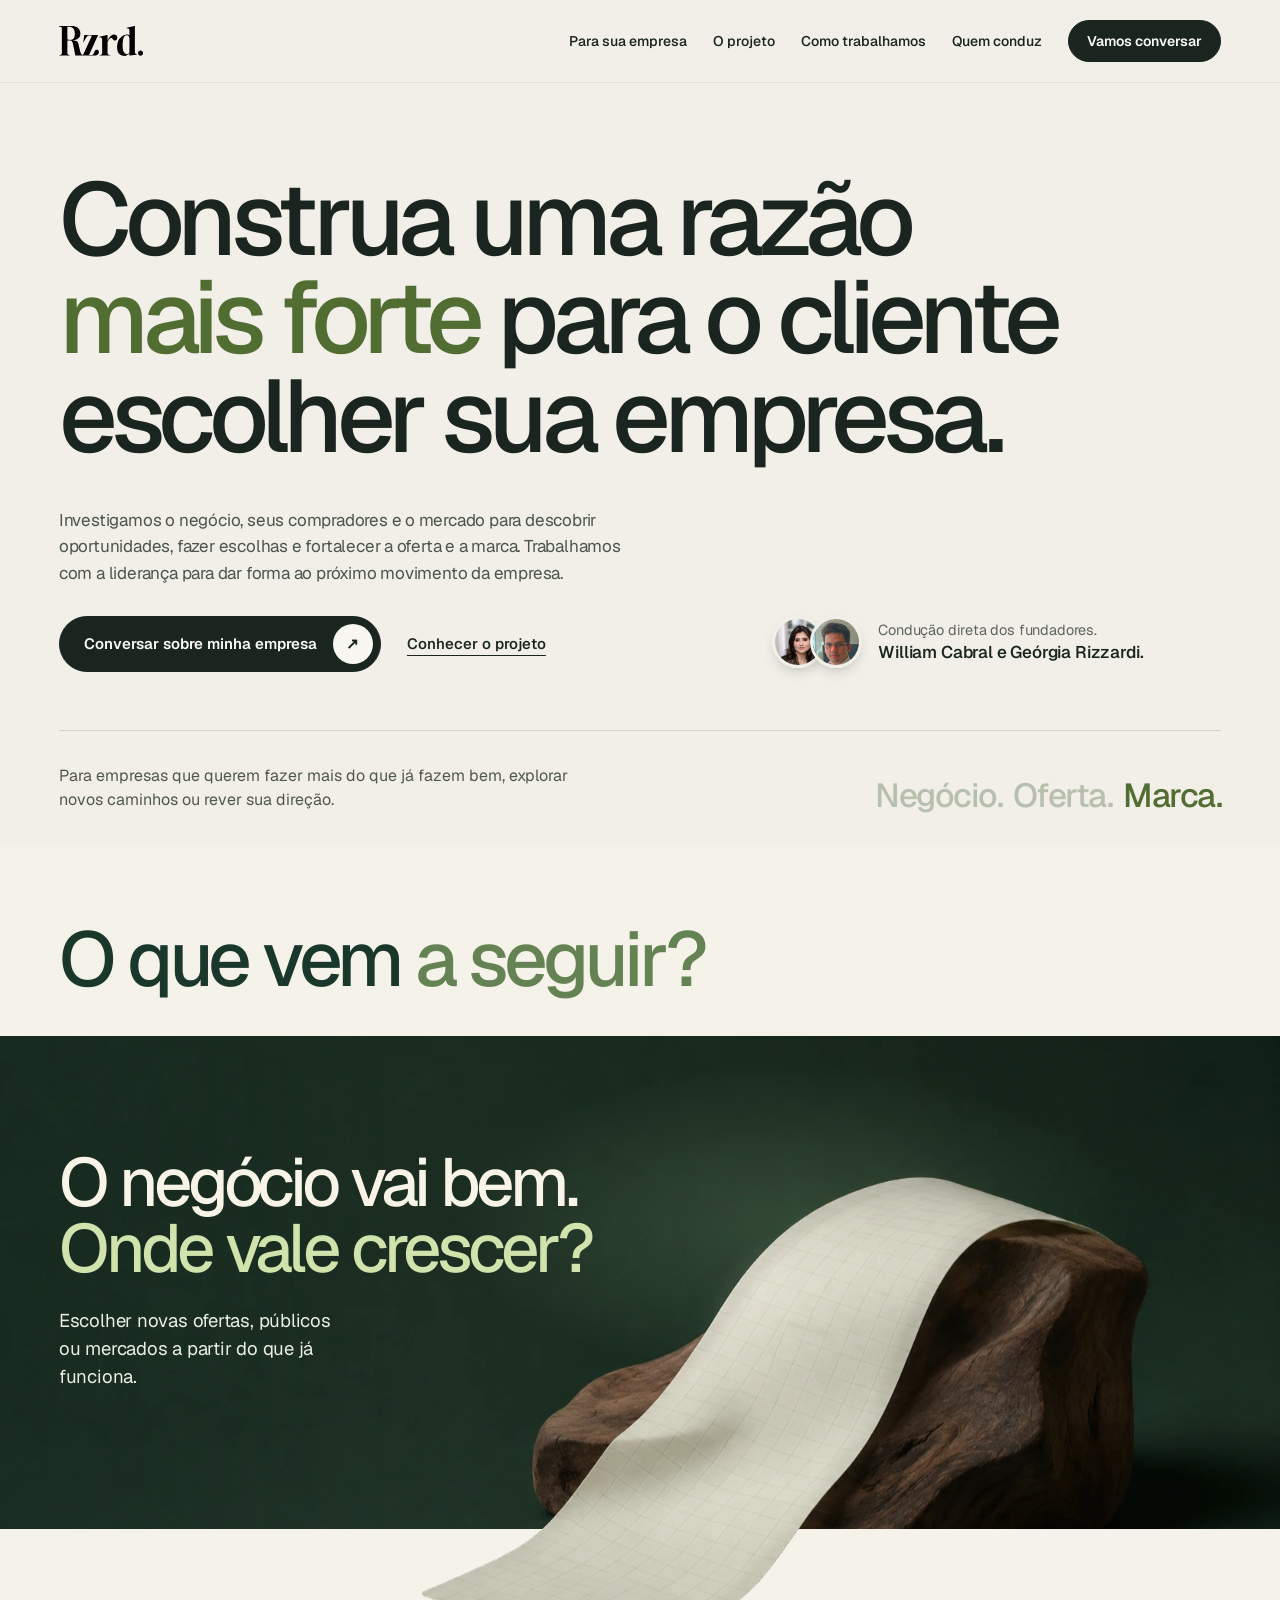
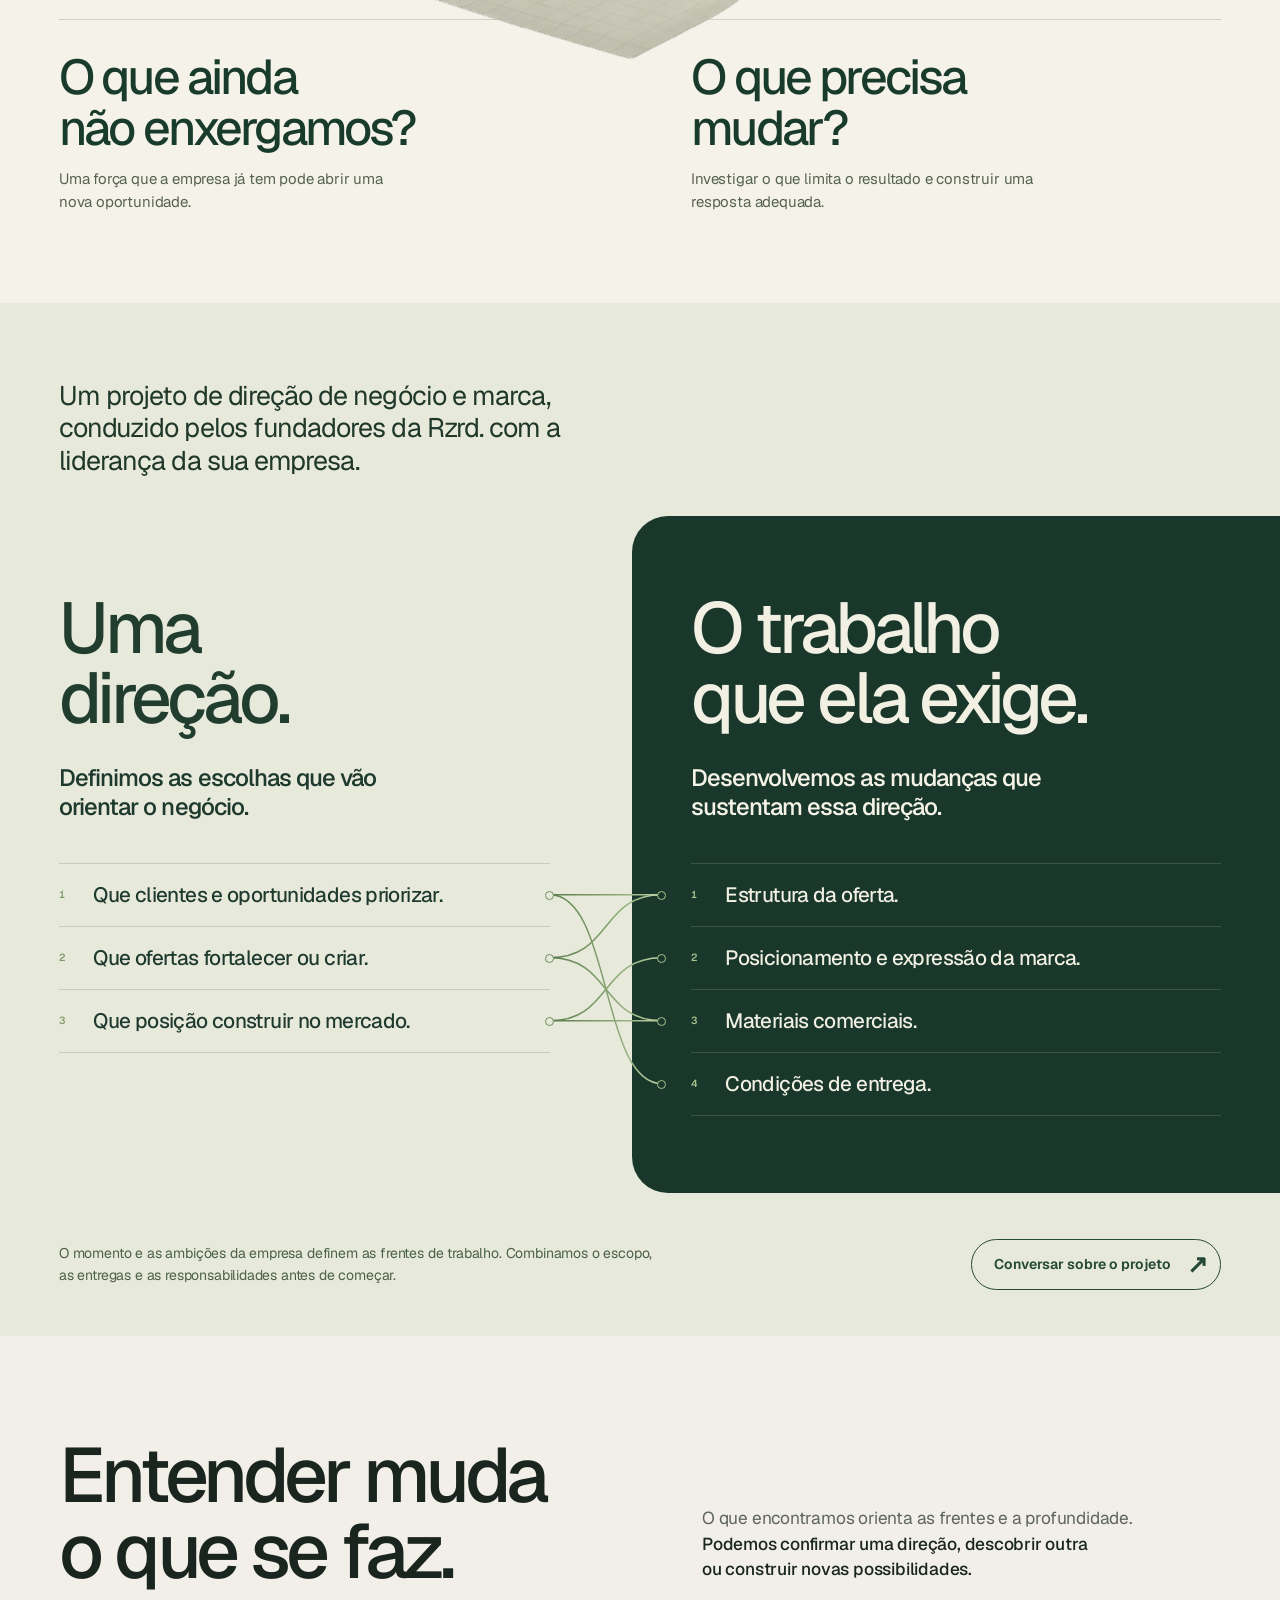
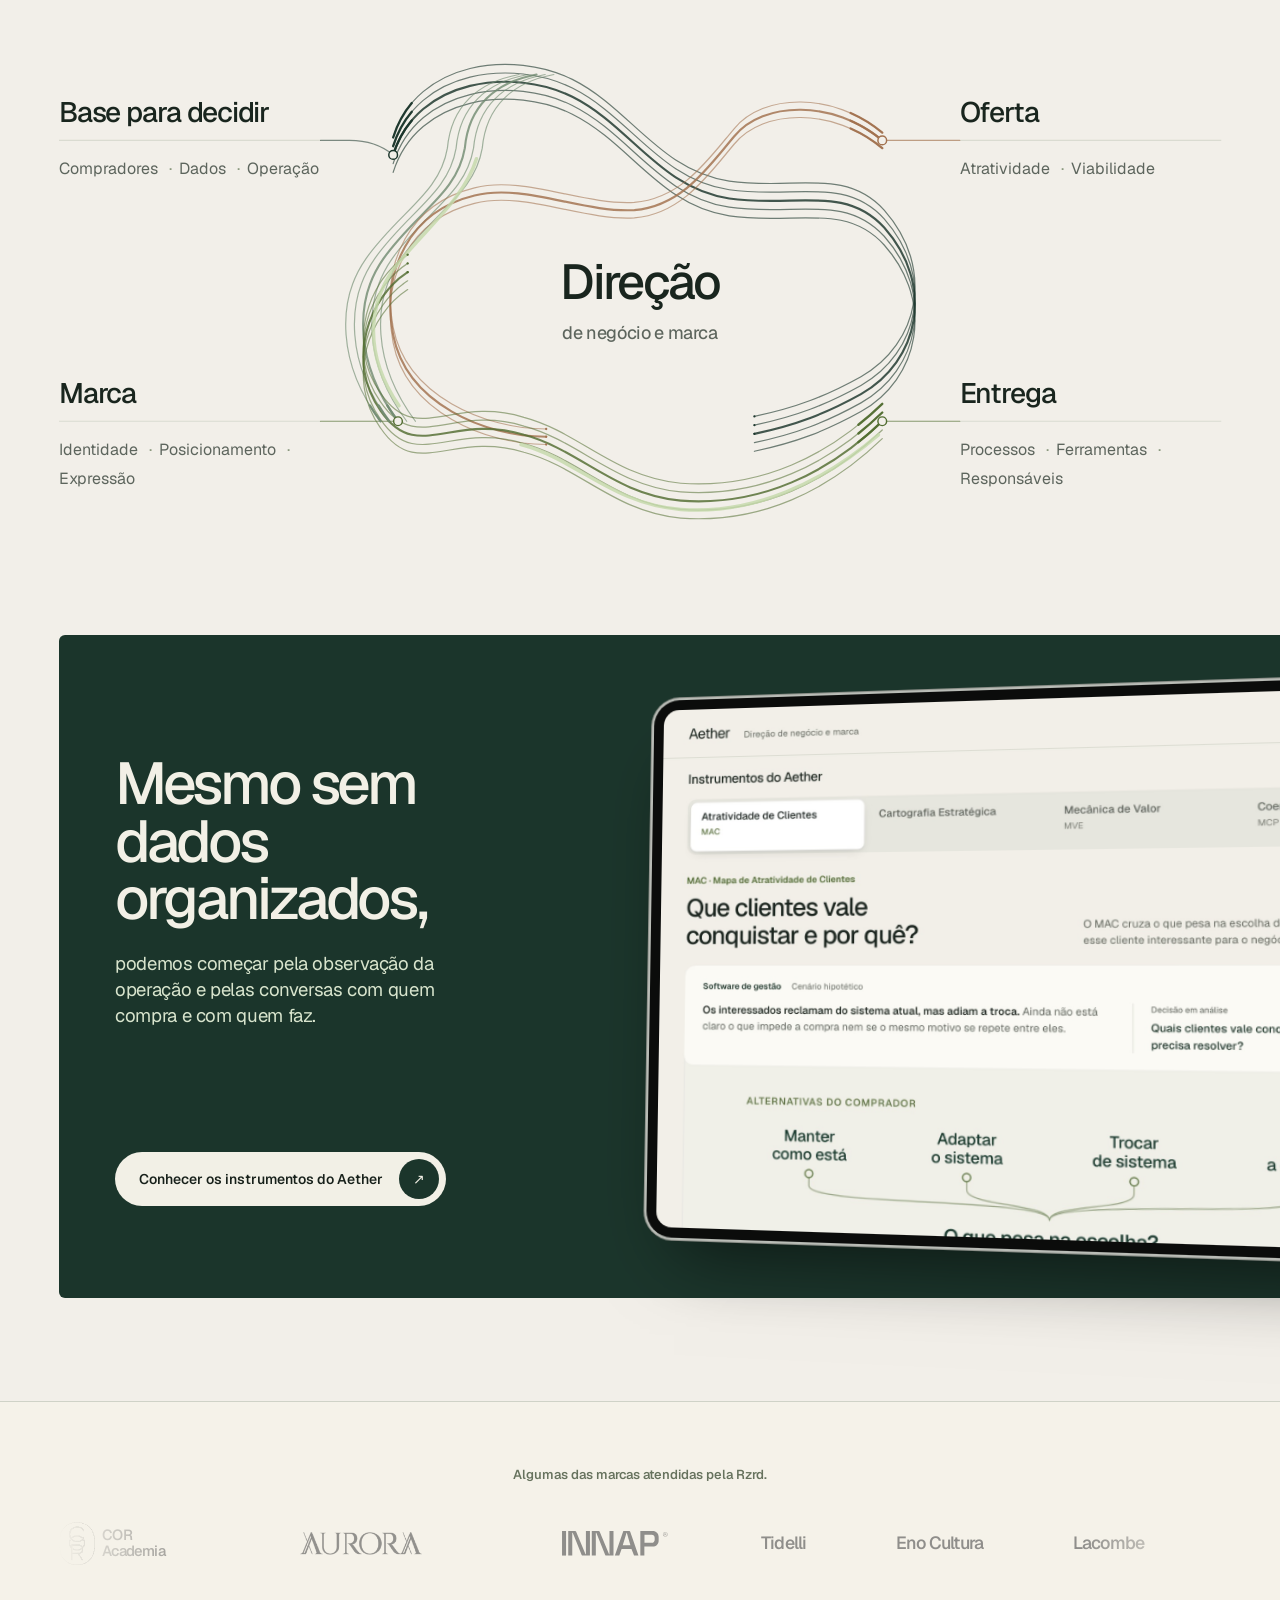
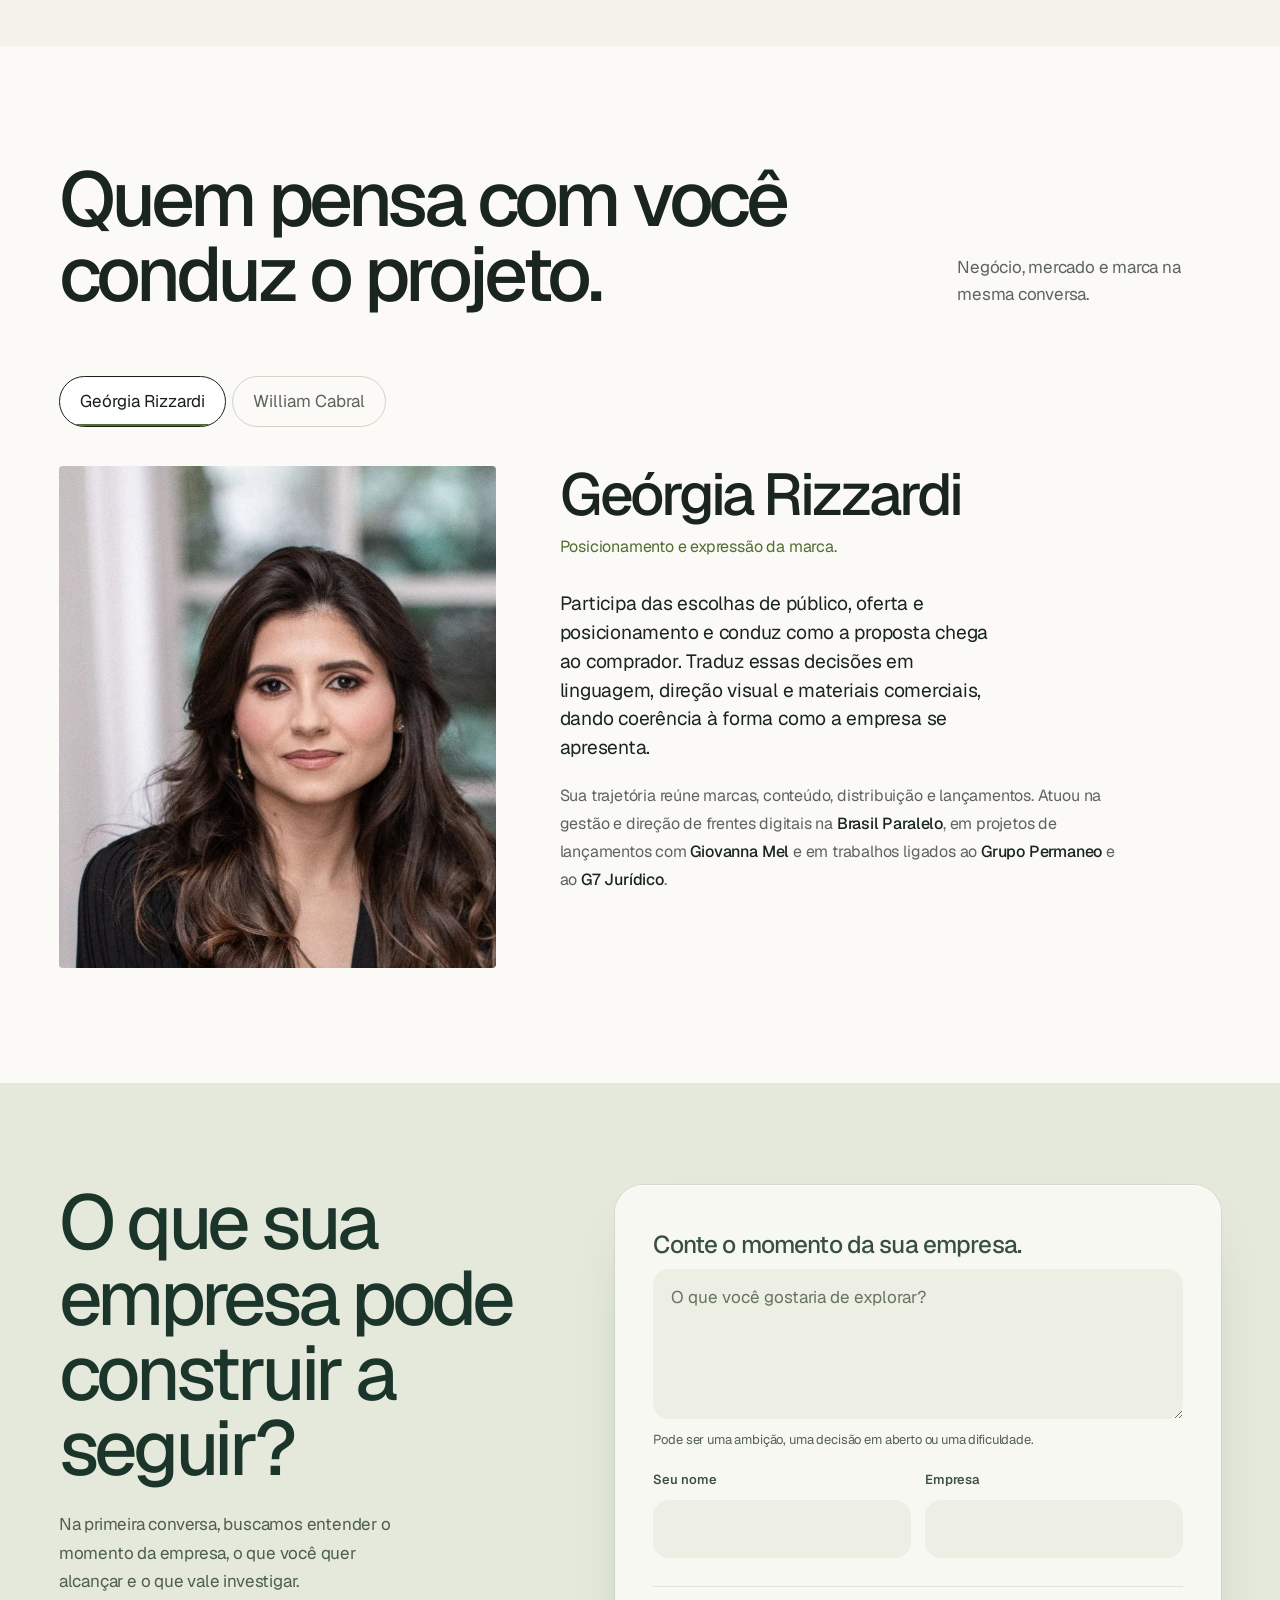
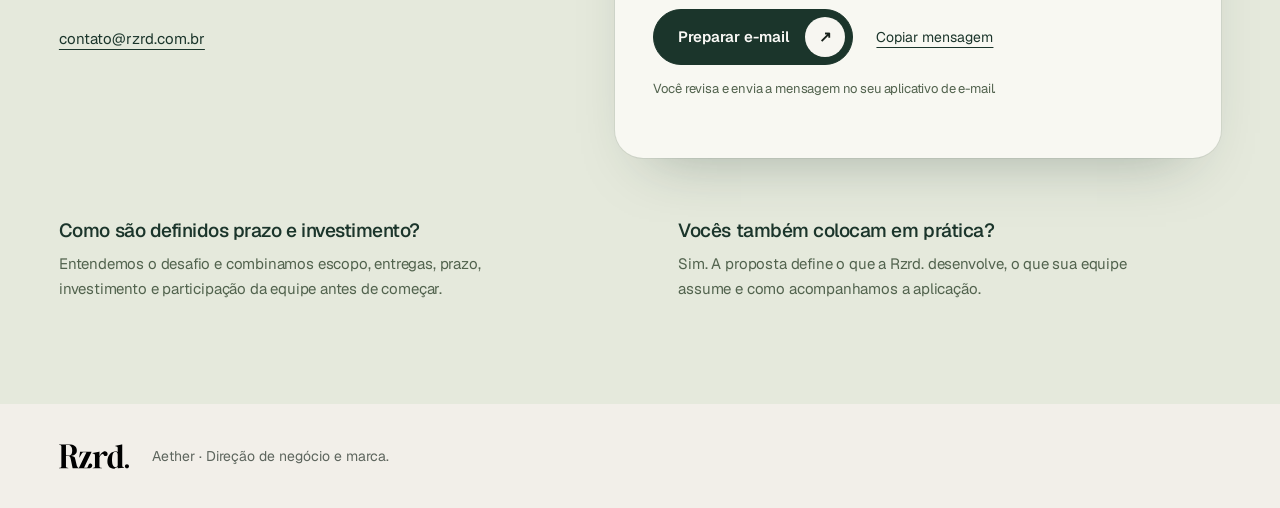
==== commit 932003c7: "Aether: só 'Mesmo sem dados organizados,' em tamanho e peso de título; o resto da frase menor Co-Aut" ====
--- a/aether/index.html
+++ b/aether/index.html
@@ -25,7 +25,7 @@
 
 
 <link href="css/aether.css?v=10" rel="stylesheet"/>
-<link href="css/aether-p.css?v=23" rel="stylesheet"/>
+<link href="css/aether-p.css?v=25" rel="stylesheet"/>
 </head>
 <body>
 <a class="skip" href="#principal">Pular para o conteúdo</a>
@@ -193,6 +193,6 @@
 <dialog aria-labelledby="method-dialog-title" class="method-dialog" id="method-dialog"><div class="dialog-toolbar"><strong id="method-dialog-title">Aether · Instrumentos para decidir</strong><button class="dialog-close" id="close-method" type="button">Fechar</button></div><iframe class="method-frame" id="method-frame" data-src="instrumentos.html" title="Instrumentos do Aether: Atratividade de Clientes, Cartografia Estratégica, Mecânica de Valor e Coerência da Promessa"></iframe></dialog>
 
 <script src="js/aether.js?v=10"></script>
-<script src="js/aether-p.js?v=18"></script>
+<script src="js/aether-p.js?v=19"></script>
 </body>
 </html>
--- a/aether/css/aether-p.css
+++ b/aether/css/aether-p.css
@@ -333,3 +333,7 @@
 .contact-v52 .conversation-form .form-note{margin-top:14px}
 .contact-v52 .conversation-form .field.has-count{position:relative}
 @media (min-width:901px){.contact-v52 .conversation-form .form-row{grid-template-columns:1fr 1fr!important}}
+
+/* instrumentos: só "Mesmo sem dados organizados," em tamanho e peso de título; o resto menor */
+.approach-foot .approach-caption{font-size:clamp(18px,1.45vw,24px)!important;line-height:1.4!important;letter-spacing:-.02em!important;max-width:30ch!important;color:#D8E4CD!important}
+.approach-foot .approach-caption .ac-lead{display:block;font-size:clamp(40px,4.6vw,78px);line-height:.98;letter-spacing:-.058em;font-weight:500;color:#F2F0E6;max-width:9ch;margin-bottom:clamp(18px,1.8vw,28px)}
